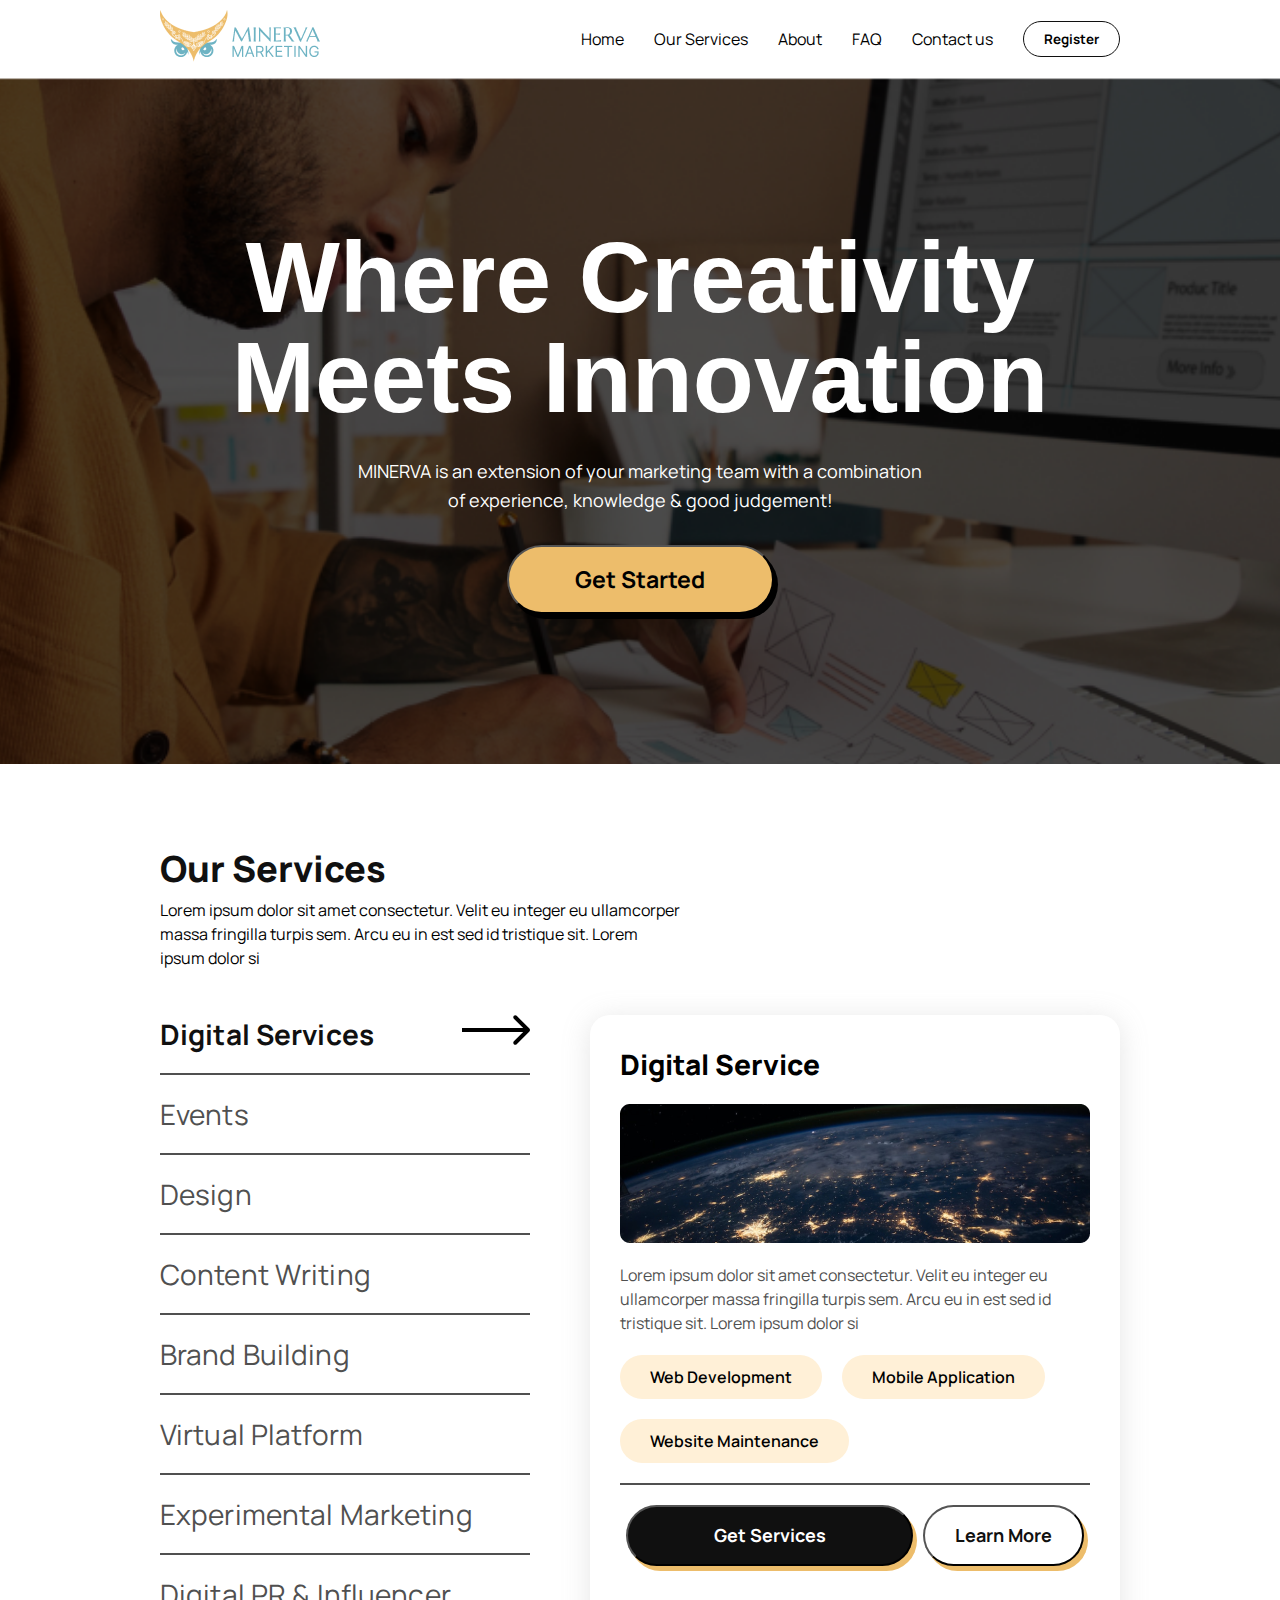
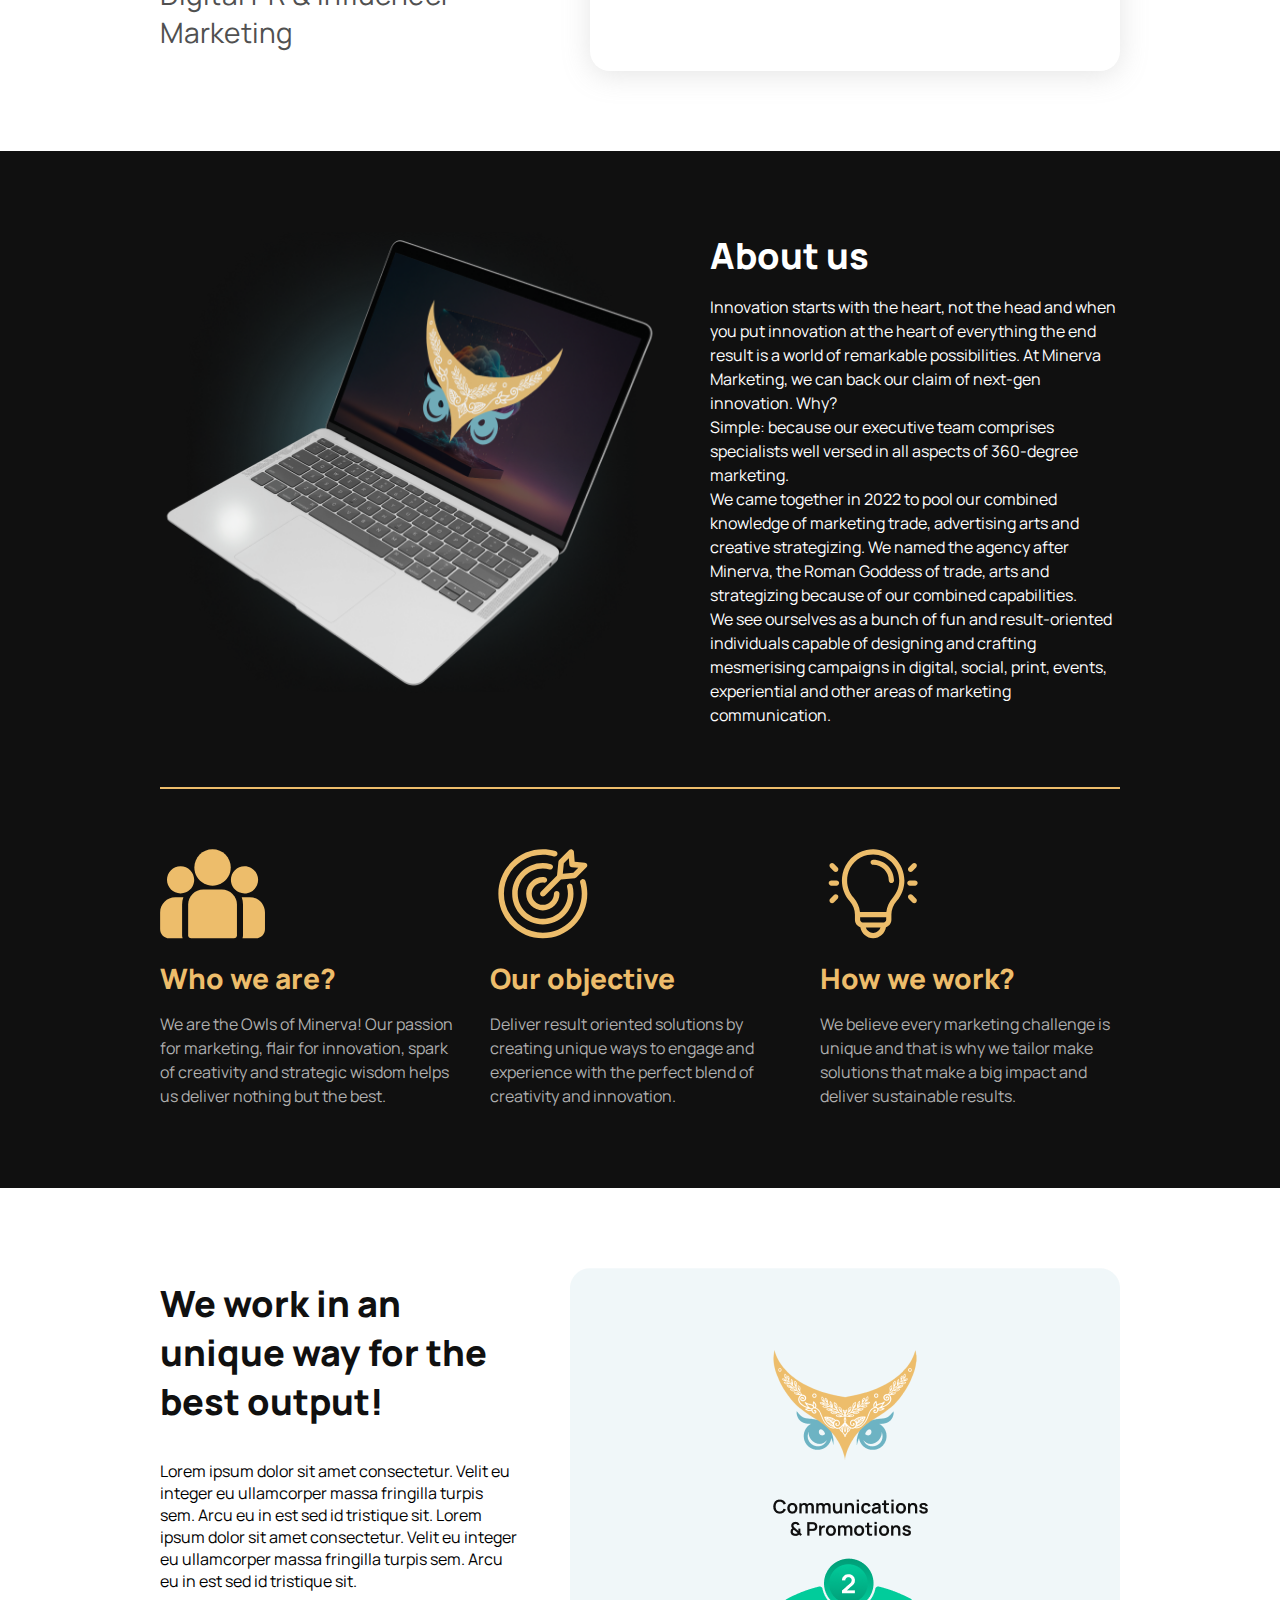
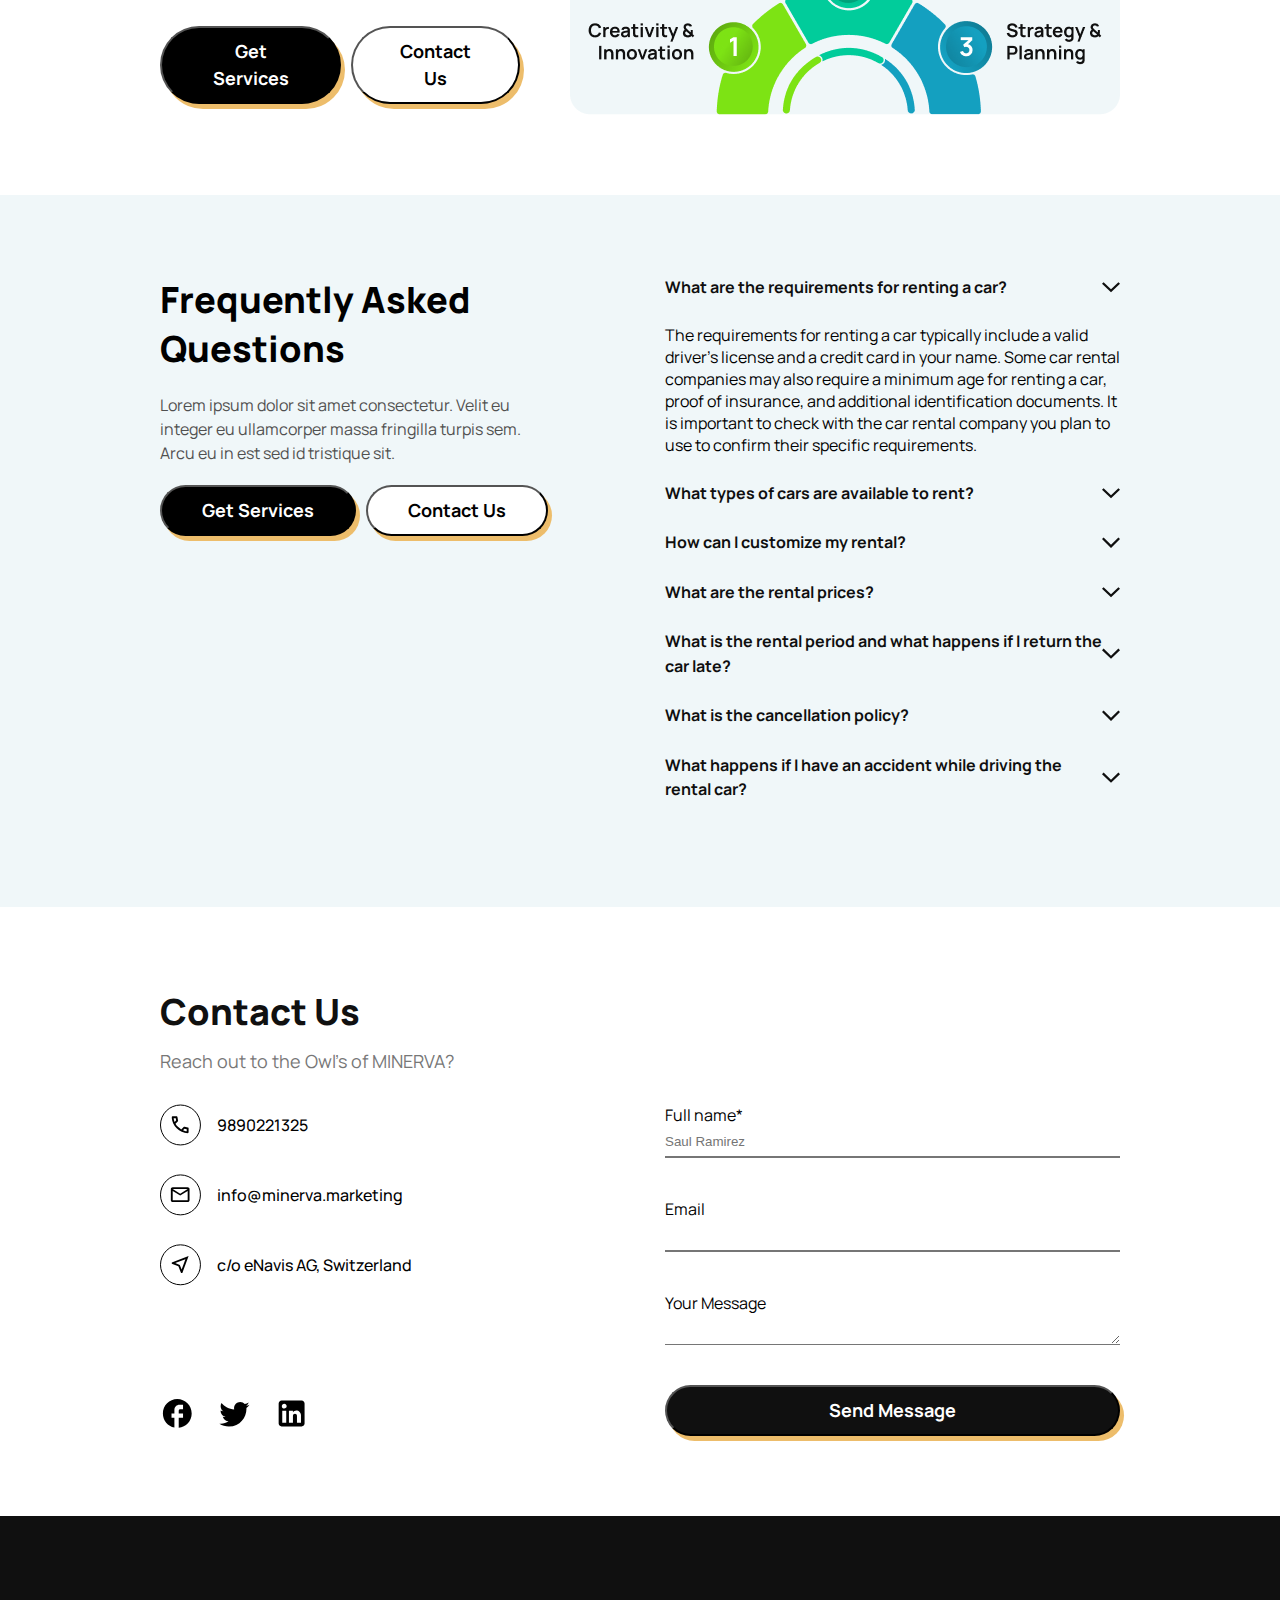
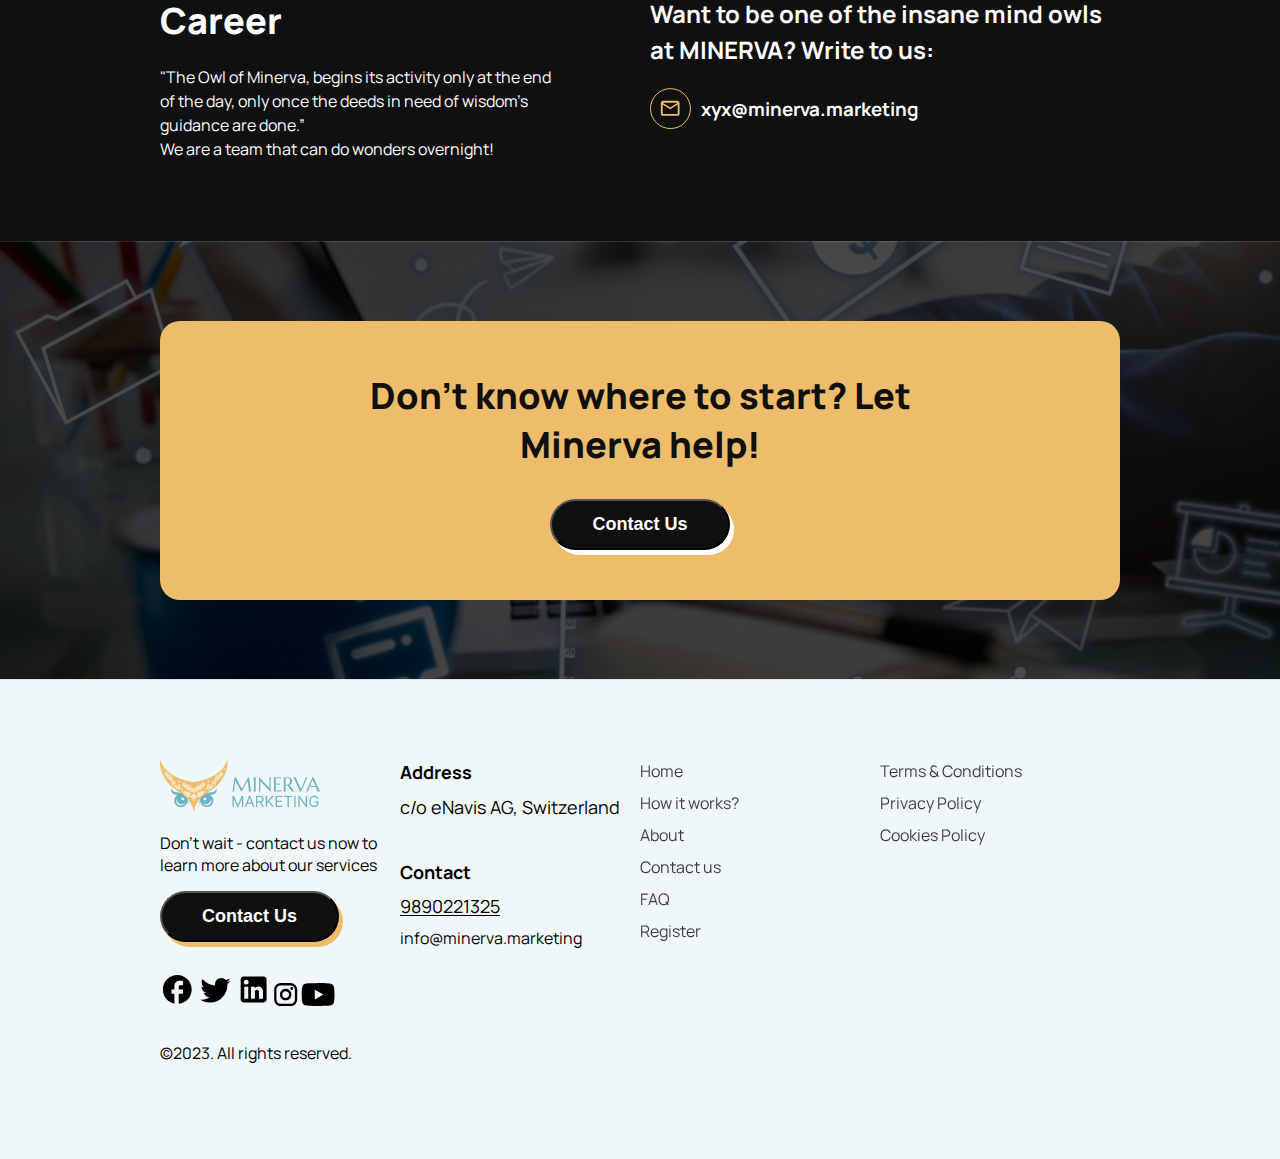
==== index.html @ 9e706fa0 "Added home page" ====
<!DOCTYPE html>
<html lang="en">

<head>
  <meta charset="UTF-8" />
  <meta name="viewport" content="width=device-width, initial-scale=1.0" />
  <link href="https://fonts.cdnfonts.com/css/titania" rel="stylesheet" />
  <title>Minerva</title>
  <link
    href="https://fonts.googleapis.com/css2?family=Manrope&family=Montserrat+Alternates&family=Noto+Sans+JP&display=swap"
    rel="stylesheet" />
</head>
<link rel="stylesheet" href="index.css" />
<link rel="stylesheet" href="responsive.css" />

<body>
  <!-- Header section -->
  <nav>
      <div class="navbar">
        <div class="content_nav">
          <div>
            <img src="./images/Logo.png" alt="">
          </div>
          <div class="nav_links">
            <ul class="nav_list">
              <li>Home</li>
              <li>Our Services</li>
              <li>About</li>
              <li>FAQ</li>
              <li>Contact us</li>
              <button class="nav_btn">Register</button>
            </ul>
          </div>
          <div class="hamburger">
            <img src="./images/menu.png" alt="">
            
          </div>
        </div>
      </div>
    </nav>

  <!-- Hero section -->
  <div class="hero-section">
    <section class="hero">
      <div class="hero_content">
        <h1>Where Creativity Meets Innovation</h1>
        <p>
          MINERVA is an extension of your marketing team with a combination of
          experience, knowledge & good judgement!​
        </p>
        <div>
          <button>Get Started</button>
        </div>
      </div>
    </section>
  </div>

  <!-- Services section done -->
  <div class="services-section">
    <div class="services-main">
      <div>
        <h1>Our Services</h1>
      </div>
      <div>
        <p>
          Lorem ipsum dolor sit amet consectetur. Velit eu integer eu
          ullamcorper massa fringilla turpis sem. Arcu eu in est sed id
          tristique sit. Lorem ipsum dolor si
        </p>
      </div>
      <div class="Services-partition">
        <div class="Services-dropdown">
          <div class="digital-services1">
            <h2>Digital Services</h2>
            <div>
              <img src="./images/Arrow-Icon.svg" alt="arrow">
            </div>
          </div>
          <hr />
          <div class="drop">
            <div class="digital-services">
              <h2>Events</h2>
              <hr />
            </div>
            <div class="digital-services">
              <h2>Design</h2>
              <hr />
            </div>
            <div class="digital-services">
              <h2>Content Writing</h2>
              <hr />
            </div>
            <div class="digital-services">
              <h2>Brand Building</h2>
              <hr />
            </div>
            <div class="digital-services">
              <h2>Virtual Platform</h2>
              <hr />
            </div>
            <div class="digital-services">
              <h2>Experimental Marketing</h2>
              <hr />
            </div>
            <div class="digital-services">
              <h2>Digital PR & Influencer Marketing</h2>
            </div>
          </div>
        </div>
        <div class="card">
          <div>
            <h1>Digital Service</h1>
          </div>
          <img src="./images/space.png" alt="digital service image" />
          <p>
            Lorem ipsum dolor sit amet consectetur. Velit eu integer eu
            ullamcorper massa fringilla turpis sem. Arcu eu in est sed id
            tristique sit. Lorem ipsum dolor si
          </p>
          <div class="services-wrapper">
            <button>Web Development</button>
            <button>Mobile Application</button>
            <button>Website Maintenance</button>
          </div>
          <hr>
          <div class="services-btn">
            <button class="btn-1">Get Services</button>
            <button class="btn-2">Learn More</button>
          </div>
        </div>
      </div>
    </div>
  </div>

  <!-- About us Section done -->
  <section class="about-section">
    <div class="about">
      <div class="about-us">
        <img src="./images/pcImg.png" alt="laptop image">
        <div class="about-description">
          <h1>About us</h1>
          <p>Innovation starts with the heart, not the head and when you put innovation at the heart of everything the
            end result is a world of remarkable possibilities. At Minerva Marketing, we can back our claim of next-gen
            innovation. Why?<br />
            Simple: because our executive team comprises specialists well versed in all aspects of 360-degree marketing.
            <br />
            We came together in 2022 to pool our combined knowledge of marketing trade, advertising arts and creative
            strategizing. We named the agency after Minerva, the Roman Goddess of trade, arts and strategizing because
            of our combined capabilities.​<br />
            We see ourselves as a bunch of fun and result-oriented individuals capable of designing and crafting
            mesmerising campaigns in digital, social, print, events, experiential and other areas of marketing
            communication.​
          </p>
        </div>
      </div>
      <hr class="brown-line" />
      <div class="about-aim">
        <div class="aim-card">
          <div>
            <img src="./images/Icon-1.svg" alt="">
          </div>
          <h1>Who we are?</h1>
          <div>
            <p>We are the Owls of Minerva!​ Our passion for marketing, flair for innovation, spark of creativity and
              strategic wisdom helps us deliver nothing but the best.​</p>
          </div>
        </div>
        <div class="aim-card">
          <div>
            <img src="./images/Icon-2.svg" alt="">
          </div>
          <h1>Our objective</h1>
          <div>
            <p>Deliver result oriented solutions by creating unique ways to engage and experience with the perfect blend
              of creativity and innovation.​​</p>
          </div>
        </div>
        <div class="aim-card">
          <div>
            <img src="./images/Icon-3.svg" alt="">
          </div>
          <h1>How we work?</h1>
          <div>
            <p>We believe every marketing challenge is unique and that is why we tailor make solutions that make a big
              impact and deliver sustainable results.​​</p>
          </div>
        </div>
      </div>
    </div>
  </section>

  <!-- Communication done -->
  <div class="Communication-section">
    <div class="work">
      <h1>We work in an unique way for the best output!</h1>
      <div>
        <p>Lorem ipsum dolor sit amet consectetur. Velit eu integer eu ullamcorper massa fringilla turpis sem. Arcu
          eu in est sed id tristique sit. Lorem ipsum dolor sit amet consectetur. Velit eu integer eu ullamcorper
          massa fringilla turpis sem. Arcu eu in est sed id tristique sit.</p>
      </div>
      <div class="Com-btn">
        <button class="Com-btn1">Get Services</button>
        <button class="Com-btn2">Contact Us</button>
      </div>
    </div>
    <img src="./images/communication-image.png" alt="workflow for the best output" />
  </div>

  <!-- frequently asked Questions -->
  <div class="faq-section">
    <div class="faq-questions">
      <div class="frequently">
        <h1>Frequently Asked Questions</h1>
        <p>Lorem ipsum dolor sit amet consectetur. Velit eu integer eu ullamcorper massa fringilla turpis sem. Arcu eu
          in est sed id tristique sit.</p>
        <div class="Com-btn">
          <button class="Com-btn1">Get Services</button>
          <button class="Com-btn2">Contact Us</button>
        </div>
      </div>
      <div class="questions">
        <div class="questions-list">
          <h4>What are the requirements for renting a car?</h4>
          <img src="./images/Chevron-down.svg" alt="Chevron Down" />
        </div>
        <p>The requirements for renting a car typically include a valid driver's license and a credit card in your
          name. Some car rental companies may also require a minimum age for renting a car, proof of insurance, and
          additional identification documents. It is important to check with the car rental company you plan to use to
          confirm their specific requirements.</p>

        <div class="questions-list">
          <h4>What types of cars are available to rent?</h4>
          <img src="./images/Chevron-down.svg" alt="Chevron Down" />
        </div>
        <div class="questions-list">
          <h4>How can I customize my rental?</h4>
          <img src="./images/Chevron-down.svg" alt="Chevron Down" />
        </div>
        <div class="questions-list">
          <h4>What are the rental prices?</h4>
          <img src="./images/Chevron-down.svg" alt="Chevron Down" />
        </div>
        <div class="questions-list">
          <h4>What is the rental period and what happens if I return the car late?</h4>
          <img src="./images/Chevron-down.svg" alt="Chevron Down" />
        </div>
        <div class="questions-list">
          <h4>What is the cancellation policy?</h4>
          <img src="./images/Chevron-down.svg" alt="Chevron Down" />
        </div>
        <div class="questions-list">
          <h4>What happens if I have an accident while driving the rental car?</h4>
          <img src="./images/Chevron-down.svg" alt="Chevron Down" />
        </div>




      </div>
    </div>
  </div>

  <!-- Contact Form done -->
  <div class="contact-section">
    <div class="contact-header">
      <h1>Contact Us</h1>
      <p>Reach out to the Owl’s of MINERVA?​</p>
    </div>
    <div class="contactform-section">
      <div class="contact-info">
        <div class="contact-list">
          <div class="contact">
            <img src="./images/Phone-Icon.svg" alt="phone">
            <p>9890221325​</p>
          </div>
          <div class="contact">
            <img src="./images/Email-Icon.svg" alt="email">
            <p>info@minerva.marketing​​</p>
          </div>
          <div class="contact">
            <img src="./images/Location-Icon.svg" alt="location">
            <p>c/o eNavis AG, Switzerland​</p>
          </div>
        </div>
        <div class="social-icons">
          <div>
            <img src="./images/Facebook.svg" alt="facebook">
          </div>
          <div>
            <img src="./images/Twitter.svg" alt="twitter">
          </div>
          <div>
            <img src="./images/Linkedin.svg" alt="linkedIn">
          </div>
        </div>
      </div>
      <div class="form">
        <form class="form-content" action="submit">
          <div class="input-field">
            <label for="">Full name*</label>
            <input type="text" placeholder="Saul Ramirez" />
          </div>
          <div class="input-field">
            <label for="">Email</label>
            <input type="text" />
          </div>
          <div class="input-field">
            <label for="">Your Message</label>
            <textarea name="message" id="message" cols="30" rows="1"></textarea>
          </div>
          <button class="submit-btn">Send Message</button>
        </form>
      </div>
    </div>
  </div>

  <!-- Career -->
  <section class="career-section">
    <div class="career">
      <div class="owl-of-minerva">
        <h1>Career</h1>
        <p>"The Owl of Minerva, begins its activity only at the end of the day, only once the deeds in need of wisdom's
          guidance are done.” <br />​
          We are a team that can do wonders overnight! </p>
      </div>
      <div class="contact-via-email">
        <h1>Want to be one of the insane mind owls at MINERVA? Write to us:</h1>
        <div class="mail-us">
          <img src="./images/Email.svg" alt="">
          <h3> xyx@minerva.marketing​</h3>
        </div>
      </div>
      </.div>
  </section>
  <!-- Help-Section -->
  <div class="help-section">
    <div class="help-wrapper">
      <div class="help-note">
        <h1>Don't know where to start? Let Minerva help!</h1>
        <button class="help-btn">Contact Us</button>
      </div>
    </div>
  </div>

  <!-- Footer Section -->
  <footer class="footer-section">
    <div class="footer-wrapper">
      <div class="footer-content">
        <div>
          <img src="./images/Logo.png" alt="">
          <p>Don't wait - contact us now to learn more about our services</p>  <button class="help-btn">Contact Us</button>
        </div>
        <div class="social-icon">
          <img src="./images/Facebook.svg" alt="facebook">
          <img src="./images/Twitter.svg" alt="twitter">
          <img src="./images/Linkedin.svg" alt="linkedin">
          <img src="./images/Instagram.svg" alt="instagram">
          <img src="./images/Youtube.svg" alt="youtube">
        </div>
        <div>
          <p>©2023. All rights reserved.</p>
        </div>
      </div>
      <div class="footer-address">
        <div class="address">
          <h4>Address</h4>
          <p>c/o eNavis AG, Switzerland</p>
        </div>
        <div class="footer-contact">
            <h1>Contact</h1>
            <h4>9890221325</h4>
            <p>info@minerva.marketing</p>
        </div>
      </div>
      <div class="foot-list">
        <ul>
          <li>Home</li>
          <li>How it works?</li>
          <li>About</li>
          <li>Contact us</li>
          <li>FAQ</li>
          <li>Register</li>
        </ul>
      </div>
      <div class="foot-list">
        <ul>
          <li>Terms & Conditions</li>
          <li>Privacy Policy</li>
          <li>Cookies Policy</li>
        </ul>
      </div>
    </div>
  </footer>
</body>

</html>
---- index.css ----
body,
* {
  margin: 0px;
  padding: 0px;
  box-sizing: border-box;
}
/* Header section */
body button {
  cursor: pointer;
}
body li {
  cursor: pointer;
}
body svg {
  cursor: pointer;
}
.navbar {
  max-width: 1760px;
  margin-left: auto;
  margin-right: auto;
  display: flex;
  justify-content: center;
  background-color: #ffffff;
  font-family: Manrope;
  align-items: center;
  padding-top: 10px;
  padding-bottom: 10px;
}

.content_nav {
  width: 100%;
  margin-left: auto;
  margin-right: auto;
  padding-left: 160px;
  padding-right: 160px;
  display: flex;
  justify-content: space-between;
  align-items: center;
}
.nav_list {
  display: flex;
  gap: 30px;
  list-style: none;
  align-items: center;
  line-height: 22px;
}
.nav_btn {
  padding-left: 20px;
  padding-right: 20px;
  padding-top: 5px;
  padding-bottom: 5px;
  border-radius: 40px;
  background-color: transparent;
  border: 1px solid #101010;
  font-family: Manrope;
  font-weight: 700;
  line-height: 24px;
}
.hamburger {
  display: none;
  position: relative;
}
.dropdown {
  max-width: 390px;
  margin: 0px auto 0px auto;
  display: block;
  background: #ffffff;
}
.cross-icon {
  display: flex;
  justify-content: end;
  width: 90%;
  margin-top: 30px;
}
.dropdown ul {
  list-style: none;
  display: flex;
  flex-direction: column;
  gap: 30px;
  padding-left: 0px;
  align-items: center;
}
.cross-icon {
  cursor: pointer;
}

.dropdown ul li {
  cursor: pointer;
}
.dropdown ul button {
  padding: 5px 20px 5px 20px;
  border-radius: 40px;
  display: flex;
  align-items: center;
  cursor: pointer;
  font-weight: 700;
}

/* Hero section */
.hero-section{
   background-image: url("./images/hero-bg.png");
  background-repeat: no-repeat;
  background-size: cover;
  background-position: center;
}
.hero {
  max-width: 1760px;
  margin-left: auto;
  margin-right: auto;
  font-family: Manrope;
  padding-top: 150px;
  padding-bottom: 150px;
  display: flex;
  justify-content: center;
}
.hero_content {
  max-width: 72.22%;
  display: flex;
  flex-direction: column;
  align-items: center;
  gap: 30px;
}
.hero h1 {
  color: white;
  font-size: 100px;
  margin-top: 0px;
  margin-bottom: 0px;
  width: 100%;
  text-align: center;
  line-height: 100px;
  font-family: "Titania", sans-serif;
}
.hero p {
  font-family: "Manrope";
  font-style: normal;
  font-weight: 400;
  font-size: 18px;
  line-height: 29px;
  width: 568px;
  text-align: center;
  color: #ffffff;
}
.hero button {
  padding-left: 66.5px;
  padding-right: 66.5px;
  padding-top: 15px;
  padding-bottom: 15px;
  font-family: "Manrope";
  font-style: normal;
  font-weight: 700;
  font-size: 23px;
  line-height: 150%;
  background: #edbd6b;
  border-radius: 40px;
  box-shadow: 4px 5px 0px #000000;
  cursor: pointer;
}
/* Services */
.services-section {
  max-width: 1440px;
  background-color: #ffff;
  padding-top: 80px;
  padding-bottom: 80px;
  padding-left: 160px;
  padding-right: 160px;
  font-family: Manrope;
  margin-left: auto;
  margin-right: auto;
}
.services-main {
  width: 100%;
  display: flex;
  flex-direction: column;
  gap: 5px;
}
.services-main h1 {
  font-family: Manrope;
  font-style: normal;
  font-weight: 800;
  font-size: 36px;
  line-height: 49px;
  margin: 0px auto 0px auto;
  color: #101010;
  flex: none;
  order: 0;
  align-self: stretch;
}
.services-main p {
  max-width: 520px;
  margin-top: 0px;
  margin-bottom: 0px;
  font-family: Manrope;
  font-style: normal;
  font-weight: 400;
  font-size: 16px;
  line-height: 150%;
}
.Services-partition hr{
  border: 1px solid #505050;
}
.digital-services {
  display: flex;
  flex-direction: column;
}
.digital-services1 {
  display: flex;
  justify-content: space-between;
  margin-bottom: 20px;
}
.digital-services1 h2 {
  font-family: Manrope;
  font-style: normal;
  font-weight: 700;
  font-size: 28px;
  line-height: 38px;
  display: flex;
  align-items: center;
  letter-spacing: 0.12px;
  color: #101010;
}
.drop h2 {
  margin: 20px 0px;
  font-family: Manrope;
  font-style: normal;
  font-weight: 400;
  font-size: 28px;
  line-height: 38px;
  letter-spacing: 0.12px;
  color: #505050;
}
.drop {
  display: flex;
  flex-direction: column;
  width: 100%;
}
.forward_icon {
  cursor: pointer;
}
.Services-partition {
  display: grid;
  grid-template-columns: repeat(2, 1fr);
  margin-top: 40px;
  column-gap: 60px;
}
.card {
  padding: 30px;
  background: #ffffff;
  box-shadow: 0px 4px 28px rgba(153, 153, 153, 0.25);
  border-radius: 20px;
  display: flex;
  flex-direction: column;
  gap: 20px;
}
.card h1 {
  font-family: Manrope;
  font-style: normal;
  font-weight: 800;
  font-size: 28px;
  line-height: 38px;
  color: #000000;
}
.card p {
  font-family: Manrope;
  font-style: normal;
  font-weight: 400;
  font-size: 16px;
  line-height: 150%;
  color: #505050;
}
.services-wrapper {
  display: flex;
  flex-wrap: wrap;
  gap: 20px;
}
.services-wrapper button {
  padding: 10px 30px;
  background: #fff0d7;
  border: none;
  border-radius: 60px;
  font-family: Manrope;
  font-style: normal;
  font-weight: 600;
  font-size: 16px;
  line-height: 150%;
}
.services-btn {
  display: flex;
  justify-content: center;
  flex-wrap: wrap;
  gap: 10px;
  width: 100%;
}
.btn-1 {
  background-color: #101010;
  color: #ffff;
  padding: 15px 85.5px 15px 85.5px;
  box-shadow: 4px 5px 0px #edbd6b;
  border-radius: 40px;
  font-family: Manrope;
  font-style: normal;
  font-weight: 700;
  font-size: 18px;
  line-height: 150%;
}
.btn-2 {
  background-color: #fff;
  color: #101010;
  padding: 15px 30px 15px 30px;
  box-shadow: 4px 5px 0px #edbd6b;
  border-radius: 40px;
  font-family: Manrope;
  font-style: normal;
  font-weight: 700;
  font-size: 18px;
  line-height: 150%;
}

/* About us Section */
.about-section {
  background: #101010;
}
.about {
  max-width: 1440px;
  margin-left: auto;
  font-family: Manrope;
  margin-right: auto;
  padding: 80px 160px 80px 160px;
}
.about-us {
  display: grid;
  grid-template-columns: repeat(2,1fr);
  column-gap: 50px;
}

.about-us img {
  width: 100%;
  height: 100%;  min-width: 500px;
  height: 462px;
}
.about-description {
color: #FFFFFF;
}
.about-description h1{
  font-style: normal;
font-weight: 800;
font-size: 36px;
line-height: 49px;
margin-bottom: 15px;
}
.about-description p {
  font-style: normal;
font-weight: 400;
font-size: 16px;
line-height: 150%;
}
.brown-line {
  border: 1px solid #edbd6b;
  margin: 60px 0px;
}
.about-aim {
  display: grid;
  grid-template-columns: repeat(3,1fr);
  column-gap: 30px;
}
.aim-card {
  display: flex;
  flex-direction: column;
  gap: 15px;
}
.aim-card img{
  width: 106.1px;
height: 90px;
}
.aim-card h1 {
  font-family: 'Manrope';
  font-style: normal;
  font-weight: 800;
  font-size: 28px;
  line-height: 38px;
  color: #EDBD6B;
}
.aim-card p {
  font-family: 'Manrope';
font-style: normal;
font-weight: 400;
font-size: 16px;
line-height: 150%;
color: #AFAFAF;
}

/* Communication */
.Communication-section {
  max-width: 1440px;
  margin-left: auto;
  margin-right: auto;
  font-family: Manrope;
  padding: 80px 160px 80px 160px;
 display: grid;
 grid-template-columns: repeat(2,1fr);
  column-gap: 50px;
}
.work {
  display: flex;
  flex-direction: column;
  gap: 34px;
  justify-content: center;
}
.work h1 {
font-family: 'Manrope';
font-style: normal;
font-weight: 800;
font-size: 36px;
line-height: 49px;
color: #101010;
}
.Com-btn {
  display: flex;
  gap: 10px;
}
.Com-btn button {
  padding: 10px 40px;
  box-shadow: 4px 5px 0px #edbd6b;
  border-radius: 40px;
  font-family: 'Manrope';
font-style: normal;
font-weight: 700;
font-size: 18px;
line-height: 150%;
text-align: center;
}
.Com-btn1 {
  background-color: #000000;
  color: #fff;
}
.Com-btn2 {
  background-color: #fff;
  color: #000000;
}

/* Questions */
.faq-section {
  background-color: #f0f7f9;
}
.faq-questions {
  max-width: 1440px;
  margin-left: auto;
  margin-right: auto;
  font-family: Manrope;
  padding: 80px 160px;
  display: grid;
  grid-template-columns: repeat(2,1fr);
  column-gap: 50px;
}
.frequently {
  display: flex;
  flex-direction: column;
  gap: 20px;
  padding-right: 61px;
}
.frequently h1{
  font-family: 'Manrope';
font-style: normal;
font-weight: 800;
font-size: 36px;
line-height: 49px;
color: #000000;
}
.frequently p{
  font-family: 'Manrope';
  font-style: normal;
  font-weight: 400;
  font-size: 16px;
  line-height: 150%;  
  color: #505050;
}
.questions {
  display: flex;
  flex-direction: column;
}

.questions-list {
  display: flex;
  justify-content: space-between;
margin-bottom: 25px;
}
.questions-list h4 {
  font-family: 'Manrope';
font-style: normal;
font-weight: 700;
font-size: 16px;
line-height: 153.52%;
color: #0F0F0F;
}
.questions p {
  margin-bottom: 25px;
}

/* Contact */
.contact-section {
  max-width: 1440px;
  margin-left: auto;
  margin-right: auto;
  font-family: Manrope;
  padding: 80px 160px;
}
.contact-header h1 {
  font-family: 'Manrope';
font-style: normal;
font-weight: 800;
font-size: 36px;
line-height: 49px;
color: #101010;
margin-bottom: 13px;
}
.contact-header p {
  font-family: 'Manrope';
  font-style: normal;
  font-weight: 400;
  font-size: 18px;
  line-height: 25px;
  color: #777777;
  margin-bottom: 30px;
}
.contactform-section{
display: grid;
grid-template-columns: repeat(2,1fr);
column-gap: 50px;
}
.contact-info{
  display: flex;
  flex-direction: column;
  justify-content: space-between;
}
.contact-list {
  display: flex;
  flex-direction: column;
  gap: 28.3px;
  font-weight: 500;
}
.contact {
  display: flex;
  align-items: center;
  gap: 16.25px;
}
.social-icons {
  margin-top: 69px;
  display: flex;
  gap: 22px;
}
.input-field {
  display: flex;
  flex-direction: column;
}
.input-field label{
  padding-bottom: 8px;
}
.input-field input {
  padding-bottom: 7px;
  border-left: none;
  border-right: none;
  border-top: none;
}
.input-field textarea {
  padding-bottom: 7px;
  border-left: none;
  border-right: none;
  border-top: none;
}
.input-field input:focus {
  outline: none;
}
.input-field textarea:focus {
  outline: none;
}
.form-content {
  display: flex;
  flex-direction: column;
  gap: 40px;
}
.submit-btn {
  background: #101010;
  box-shadow: 4px 5px 0px #edbd6b;
  border-radius: 40px;
  font-family: "Manrope";
  font-style: normal;
  font-weight: 700;
  font-size: 18px;
  line-height: 150%;
  color: #fff;
  padding: 10px 0px;
}

/* career */
.career-section {
  background-color: #101010;
}
.career {
  color: #fff;
  max-width: 1440px;
  margin-left: auto;
  margin-right: auto;
  font-family: Manrope;
  padding: 80px 160px 80px 160px;
  display: grid;
  grid-template-columns: repeat(2,1fr);
  gap: 20px;
}
.owl-of-minerva {
  padding-right: 64px;
}
.owl-of-minerva h1 {
  font-family: 'Manrope';
font-style: normal;
font-weight: 800;
font-size: 36px;
line-height: 49px;
margin-bottom: 20px;
}
.owl-of-minerva p{
  font-family: 'Manrope';
font-style: normal;
font-weight: 400;
font-size: 16px;
line-height: 150%;
}
.contact-via-email h1 {
  font-family: 'Manrope';
  font-style: normal;
  font-weight: 700;
  font-size: 24px;
  line-height: 150%;
  margin-bottom: 20px;
}
.mail-us {
  display: flex;
  align-items: center;
  gap: 10px;
}

/* Help Section  */
.help-section{
  background-image: url("./images/career-bg.png");
  background-repeat: no-repeat;
  background-size: cover;
  background-position: center;
  
}
.help-wrapper {
  max-width: 1440px;
  margin-left: auto;
  margin-right: auto;
  font-family: Manrope;padding: 80px 160px 80px 160px;
}
.help-note {
  background-color: #edbd6b;
  border-radius: 20px;
  display: flex;
  flex-direction: column;
  align-items: center;
  gap: 30px;
  padding: 50px;
}
.help-note h1 {
  font-family: 'Manrope';
  font-style: normal;
  font-weight: 800;
  font-size: 36px;
  line-height: 49px;
  text-align: center;  
  color: #101010;
  width: 605px;
}
.help-btn {
  background: #101010;
  box-shadow: 4px 5px 0px #ffffff;
  border-radius: 40px;
  color: #fff;
  padding: 10px 40px;
  font-style: normal;
  font-weight: 700;
  font-size: 18px;
  line-height: 150%;
}

/* footer */
.footer-section {
  background-color: #f0f7f9;
}
.footer-wrapper {
  max-width: 1440px;
  margin-left: auto;
  margin-right: auto;
  font-family: Manrope;
  padding: 80px 160px;
  display: grid;
  grid-template-columns: repeat(4,1fr);
}
.footer-content button{
  box-shadow: 4px 5px 0px #EDBD6B;
}
.footer-content p{
  margin: 15px 0px;
  font-family: 'Manrope';
font-style: normal;
font-weight: 400;
font-size: 16px;
line-height: 22px;
color: #000000;
}
.footer-content .social-icon{
  margin: 30px 0px;
}

.footer-address {
  display: flex;
  flex-direction: column;
  gap: 40px;
}
.footer-address .address h4 {
  font-family: 'Manrope';
font-style: normal;
font-weight: 700;
font-size: 18px;
line-height: 25px;
color: #000000;
}
.footer-address .address p{
  font-family: 'Manrope';
font-style: normal;
font-weight: 400;
font-size: 18px;
line-height: 25px;
color: #000000;
}
.footer-contact {
  display: flex;
  flex-direction: column;
  gap: 10px;
}
.footer-contact h1{
  
font-family: 'Manrope';
font-style: normal;
font-weight: 700;
font-size: 18px;
line-height: 25px;
color: #000000;
}
.footer-contact h4{
  text-decoration: underline;
  font-family: 'Manrope';
font-style: normal;
font-weight: 400;
font-size: 18px;
line-height: 22px;
color: #000000;
text-underline-offset: 2px;
}
.foot-list ul {
  list-style: none;
  display: flex;
  flex-direction: column;
  gap: 10px;
  font-family: 'Manrope';
font-style: normal;
font-weight: 400;
font-size: 16px;
line-height: 22px;
color: #000000;
opacity: 0.75;

}
.address {
  display: flex;
  flex-direction: column;
  gap: 10px;
}
---- responsive.css ----
@media only screen and (max-width: 1328px){
    .Communication {
       
        padding: 80px 90px 80px 90px;
        
    }
    .Questions{
        padding: 80px 90px 80px 90px;
    }
    .footer{
        padding: 80px 90px 80px 90px;
    }
}
@media only screen and (max-width: 1280px){

    .services{
        padding-left: 100px;
        padding-right: 100px;
    }
    

}


@media only screen and (max-width: 1180px) {

 

.services{
    padding-left: 60px;
    padding-right: 60px;
}

.About{
    padding: 80px 50px 80px 50px;
}
.darken {
    padding: 80px 100px 80px 100px;
   
}


.Communication{
    padding: 80px 20px 80px 20px;
    
}
.Questions{
    padding: 80px 20px 80px 20px;
}

.hero h1{
    font-size: 85px;
    line-height: 80px;
}
.content_nav {
    padding-left: 160px;
    padding-right: 160px;
}

.content_nav {
    padding-left: 70px;
    padding-right: 70px;
}

  }
  @media only screen and (max-width: 1080px){
    .footer{
        padding: 80px 20px 80px 20px;
    }
    .darken {
        padding: 80px 20px 80px 20px;
       
    }
    .About-Description p{
        font-size: 14px;
    }
    .Com-btn{
        flex-direction: column;
     }
  }

@media only screen and (max-width: 1000px) {
    .pcimage{
        min-width: 450px;
         height: 412px;
     }
    

    .hero h1{
        font-size: 72px;
        line-height: 70px;
    }
    
    
    .services{
        padding-left: 20px;
        padding-right: 20px;
    }
    .About-Description{
        max-width: 400px;
    }

  }
  @media only screen and (max-width: 950px){
    .Communication{
        flex-direction: column;
        align-items: center;
        padding: 80px 20px 80px 20px;
    }
    .Com-btn{
        justify-content: center;
    }
    .Questions{
        flex-direction: column;
        align-items: center;
        padding: 80px 20px 80px 20px;

    }
    .darken{
        padding: 80px 20px 80px 20px;
    }
    .hero button {
        font-size: 19px;
    }
    .work{
        max-width: 590px;
    }

  }
  @media only screen and (max-width: 900px){
.Services-partition{
    display: grid;
    grid-template-columns: repeat(1,1fr);
}
.nav_links{
    display: none;
}
.hamburger{
    display:block;
    position: relative;
}

.career{
    flex-direction: column;
    align-items: center;

}
.About-main{
    flex-direction: column;
    justify-content: center;
}
.About-Description{
    max-width: 600px;
}
.About-Aim{
    flex-direction: column;
    
}
.Aim-Card{
    max-width: 568px;
}
.owl{
    width: 90%;
}
.mind-owl{
    width: 90%;
}
.contact{
    flex-direction: column;
    align-items: center;
}
.Digital-services1{
    width: 100%;
}
.About{
    padding: 80px 20px 80px 20px;
}
.career{
    padding: 80px 20px 80px 20px;
}
.Communication{
    padding: 80px 10px 80px 10px;
}

.pcimage{
    margin-left: auto;
    margin-right: auto;
}
.About-Description{
    margin-left: auto;
    margin-right: auto;
}

.Services-dropdown {
    width: 100%;
}

  }

@media only screen and (max-width: 832px) {

    .hero h1{
        font-size: 56px;
        line-height: 56px;
    }
    .footer{
        flex-direction: column;
        align-items: center;
    }
    .foot-list{
        width: 240px;
       
    }
    .foot-list ul{
        padding-left: 0px;
    }
    .Digital-services{
        font-size: 15px;
    }
    .hero button {
        font-size: 18px;
    }

    
    .services-section h1{
    font-size: 28px;
    }
    
    .services-section h2{
        font-size: 28px;
        }
    



    
    .content_nav {
        padding-left: 60px;
        padding-right: 60px;
    }
   
    .hero button {
        padding-left: 45px;
        padding-right: 45px;
        padding-top: 8px;
        padding-bottom: 8px;}

  }
  @media only screen and (max-width: 734px){

        
      
        .hero button {
            font-size: 17px;
        }
        .services-section h1{
            font-size: 24px;
            }
        
           
  }
@media only screen and (max-width: 636px) {

    .hero h1{
        font-size: 50px;
        line-height: 50px;
    }
    .help-note h1{
        font-size: 30px;
        width: 350px;
       
    }
    .Com-btn{
        flex-direction: column;

    }
    .btn-1{
        padding: 15px 65.5px 15px 65.5px;
    }

    .contact-info{
        width: 350px;
    }
    .form{
        width: 350px;
    }
    .content_nav {
        padding-left: 40px;
        padding-right: 40px;
    }
    .Analytics-icon{
        width: 185px;
        height: 80px;
        
    }
    .Analytics{
        width: 185px;
        padding: 0px 0px 0px 0px;
       
    }
    .Frequently{
        width: 350px;
    }
    .Req-lists h4{
        width: 319px;
    }
    .Requirement{
        width: 350px;
    }
    .Com-Card{
        width: 330px;
    }
   
    .hero p{
        font-size: 14px;
    }
    .hero button{
        font-size: 20px;
    }
    .hero button {
        padding-left: 40px;
        padding-right: 40px;
        padding-top: 7px;
        padding-bottom: 7px;}
        .services{
            padding-left: 20px;
        padding-right: 20px;
        }
        .Card{
            max-width: 400px;
        }
        .creativity h3{
            font-size: 15px;
        }
        .Strategy h3{
            font-size: 15px;
        }
        .work h1 {
            font-size: 28px;
        }
    
  }
@media only screen and (max-width: 580px) {

    .hero h1{
        font-size: 48px;
        line-height: 38px;
    }
    .owl{
        width: auto;
    }
    .mind-owl{
        width: auto;
    }
    .help-note h1{
        font-size: 20px;
       
    }
    .content_nav {
        padding-left: 30px;
        padding-right: 30px;
    }
    .owl h1{
        font-size: 18px;
    }
    .owl p{
        font-size: 14px;
    }
    .mind-owl h1{
        font-size: 18px;
    }

    .mind-owl h3{
        font-size: 17px;
    }
    .services-section h2{
        font-size: 24px;
        }
   
    .hero button {
        padding-left: 35px;
        padding-right: 35px;
        padding-top: 6px;
        padding-bottom: 6px;}

  }
  @media only screen and (max-width: 560px){

    .pcimage{
        min-width: 380px;
        height: 330px;
    }
    .services-section h1{
        font-size: 20px;
        }
    
    .services-section p{
        font-size: 13px;
        }
    .hero p{
        font-size: 13px;
    }
    .hero h1{
        font-size: 43px;
    }
    
  }

@media only screen and (max-width: 542px) {

    .hero h1{
        width: 350px;
        font-size: 40px;
        line-height: 43px;
    }
    .hero button {
        font-size: 16px;
    }
    .content_nav {
        padding-left: 20px;
        padding-right: 20px;
    }
   
    .hero button {
        padding-left: 30px;
        padding-right: 30px;
        padding-top: 5px;
        padding-bottom: 5px;}
   

  }
  @media only screen and (max-width: 450px){
    .pcimage{
        min-width:300px ;
        height: 300px;
    }
    .services-section {
        padding-left: 20px;
        padding-right: 20px;
    }
    .services-section h2{
        font-size: 18px;
        }


  }
  @media only screen and (max-width: 400px){
    .pcimage{
        width:300px ;
        height: 280px;
    }
    .help-btn{

        font-size: 14px;
    }
    .hero button {
        font-size: 15px;
    }

    .help-note h1{
    width: 300px;
       
    }
  }
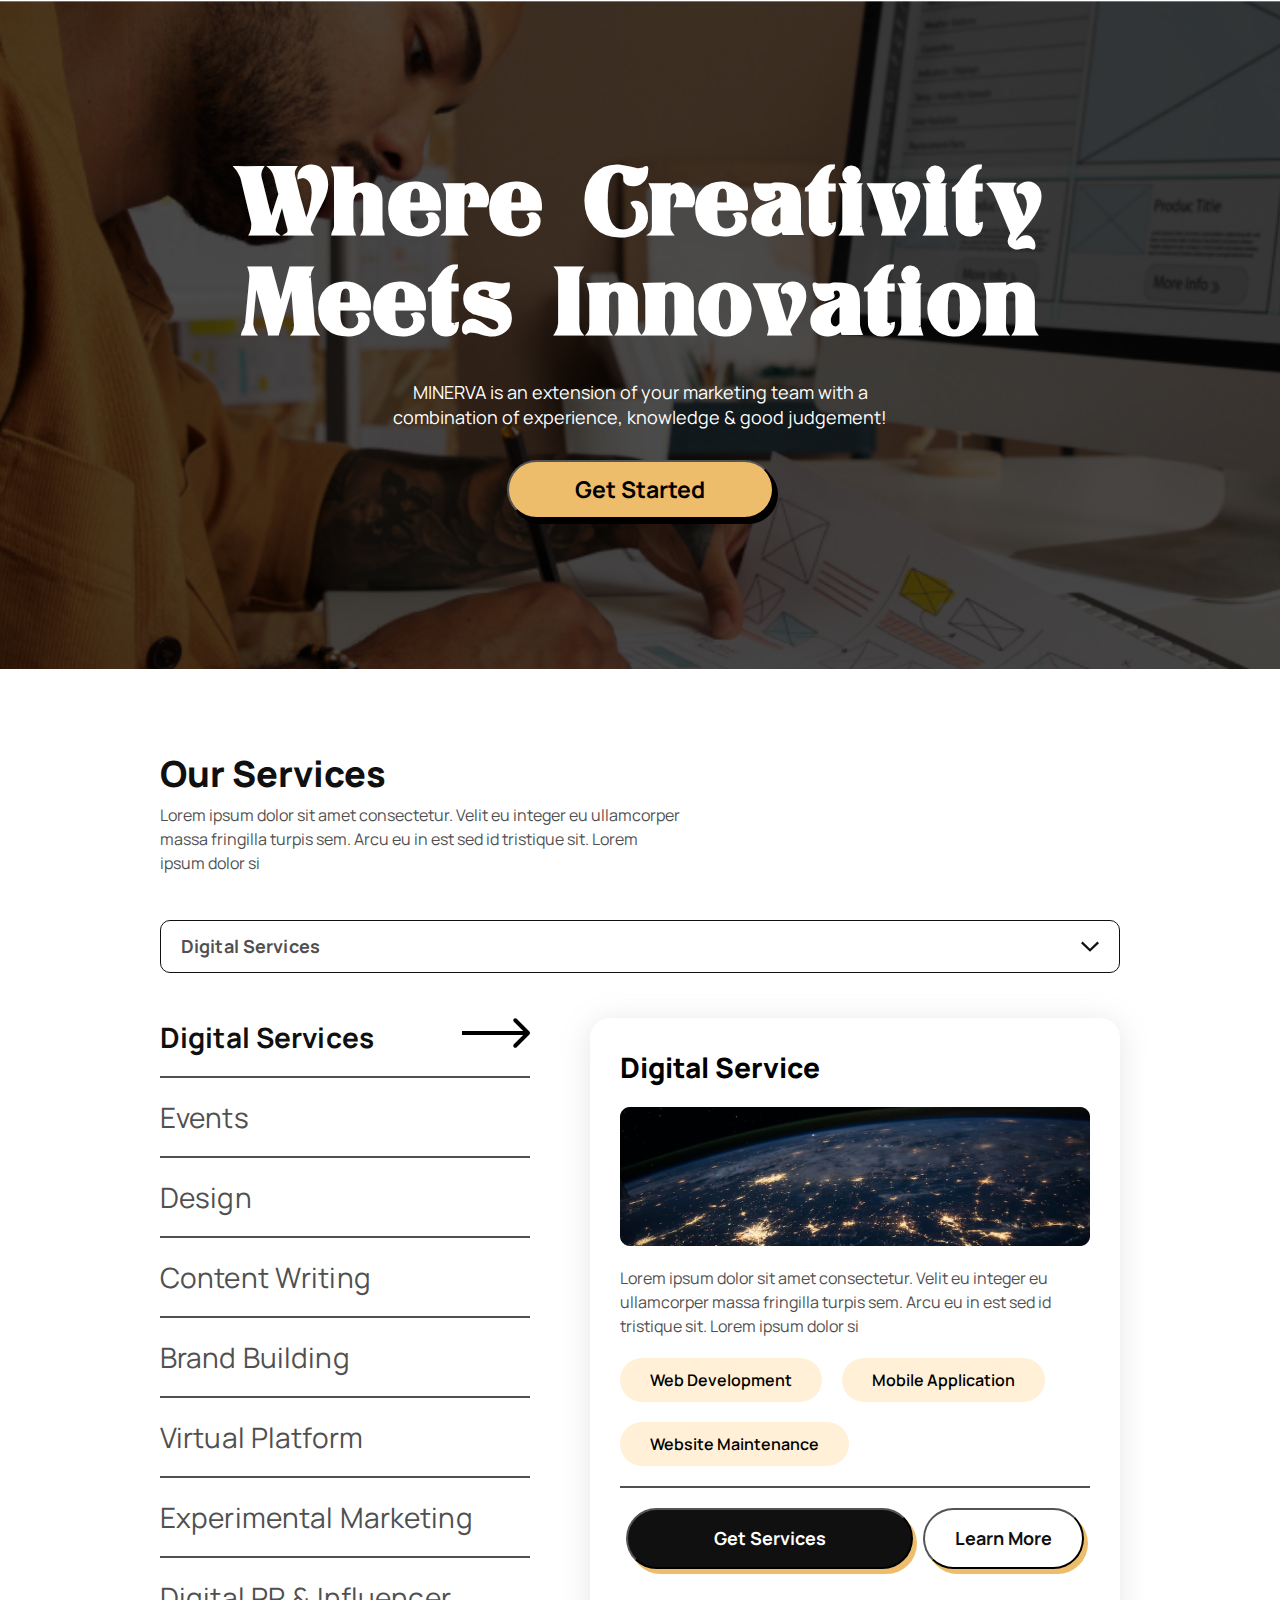
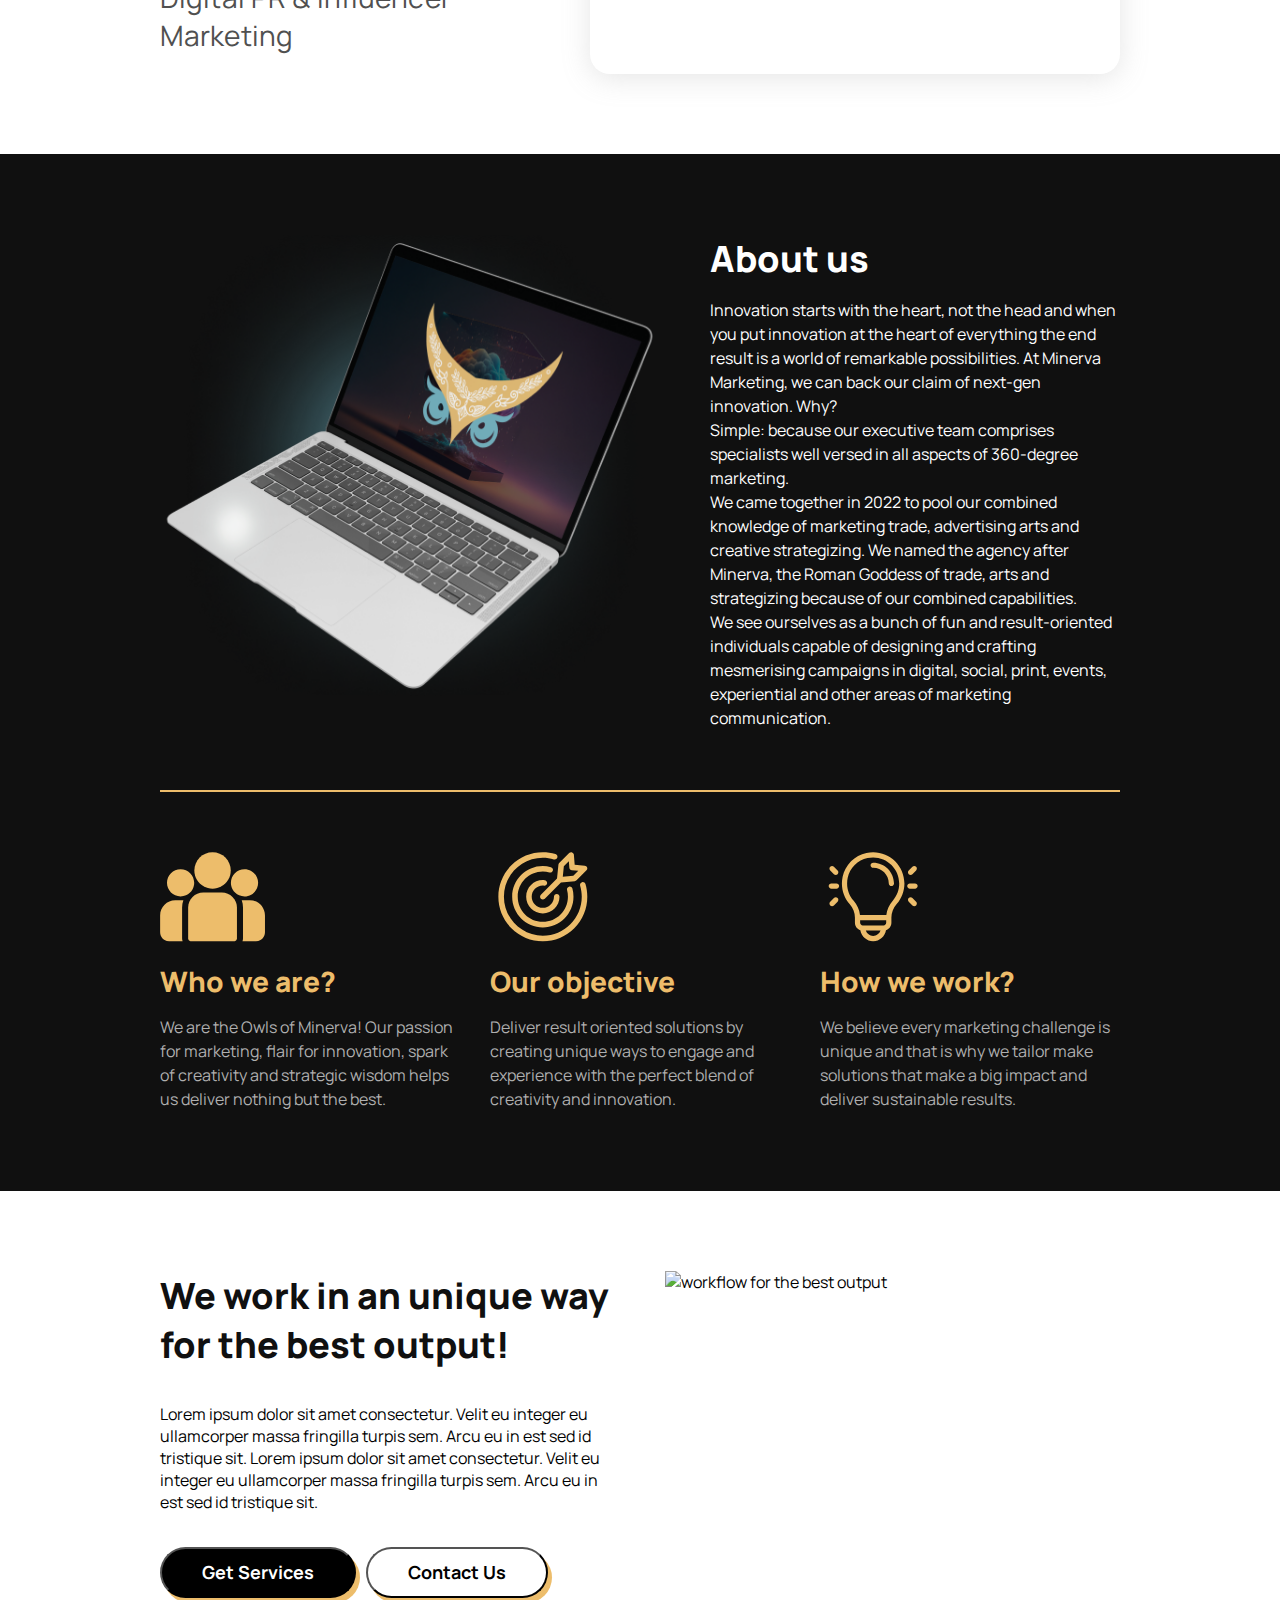
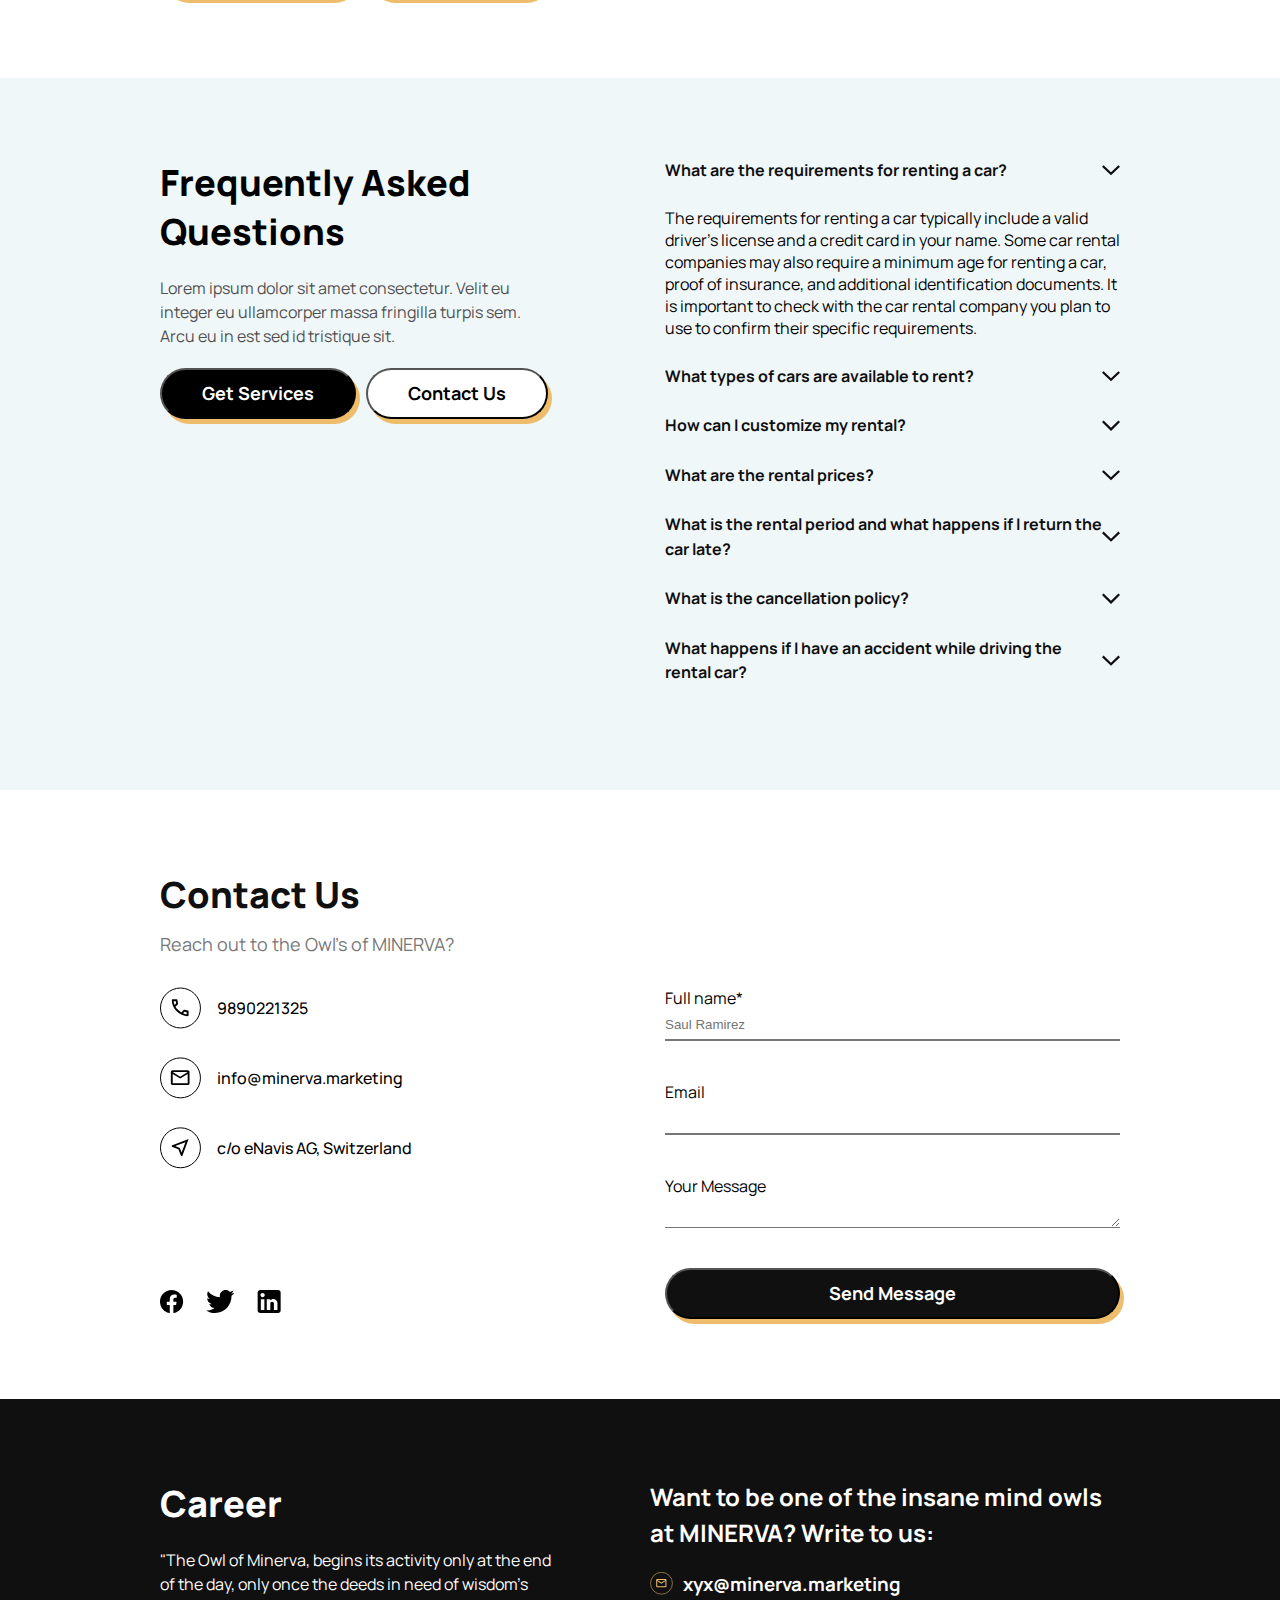
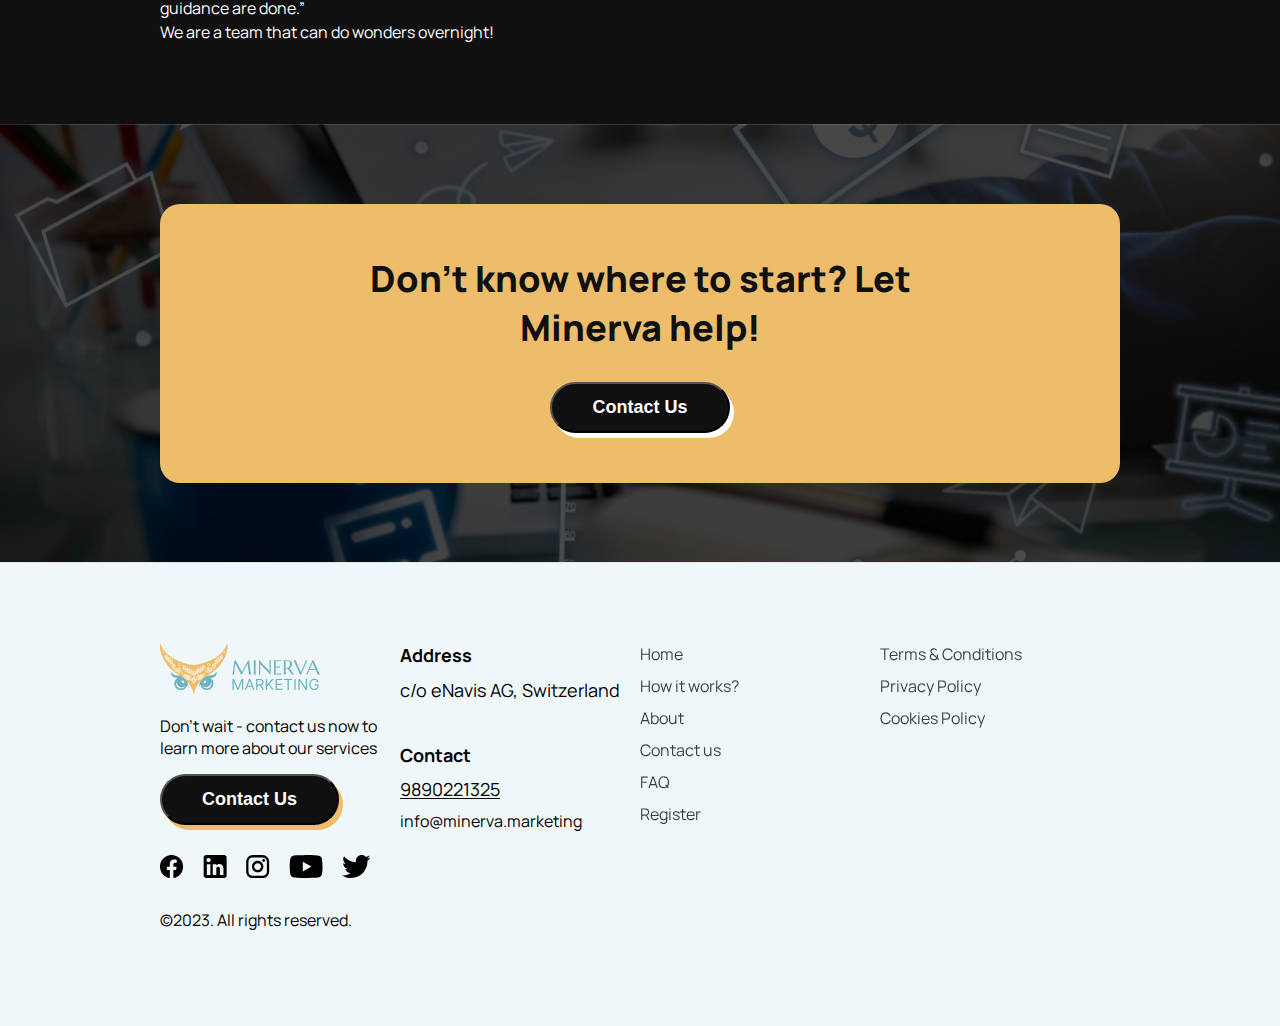
==== commit 6ceb3730: "added pages" ====
--- a/index.html
+++ b/index.html
@@ -10,16 +10,17 @@
     href="https://fonts.googleapis.com/css2?family=Manrope&family=Montserrat+Alternates&family=Noto+Sans+JP&display=swap"
     rel="stylesheet" />
 </head>
-<link rel="stylesheet" href="index.css" />
+<link rel="stylesheet" href="global.css" />
+<link rel="stylesheet" href="common.css" />
 <link rel="stylesheet" href="responsive.css" />
 
 <body>
   <!-- Header section -->
-  <nav>
+  <!-- <nav>
       <div class="navbar">
         <div class="content_nav">
           <div>
-            <img src="./images/Logo.png" alt="">
+            <img src="/Public/images/Logo.png" alt="Minerve-marketing logo">
           </div>
           <div class="nav_links">
             <ul class="nav_list">
@@ -32,12 +33,11 @@
             </ul>
           </div>
           <div class="hamburger">
-            <img src="./images/menu.png" alt="">
-            
-          </div>
-        </div>
-      </div>
-    </nav>
+            <img src="Public/images/menu.png" alt="">
+          </div>
+        </div>
+      </div>
+    </nav> -->
 
   <!-- Hero section -->
   <div class="hero-section">
@@ -68,12 +68,14 @@
           tristique sit. Lorem ipsum dolor si
         </p>
       </div>
+      <div class="digital-services-dropdown"><p>Digital Services</p>
+      <img src="/Public/svgs/Chevron-down.svg" alt="Chevron"/></div>
       <div class="Services-partition">
         <div class="Services-dropdown">
           <div class="digital-services1">
             <h2>Digital Services</h2>
             <div>
-              <img src="./images/Arrow-Icon.svg" alt="arrow">
+              <img src="/Public//svgs/Arrow-Icon.svg" alt="arrow">
             </div>
           </div>
           <hr />
@@ -111,7 +113,7 @@
           <div>
             <h1>Digital Service</h1>
           </div>
-          <img src="./images/space.png" alt="digital service image" />
+          <img src="/Public/images/space.png" alt="digital service image" />
           <p>
             Lorem ipsum dolor sit amet consectetur. Velit eu integer eu
             ullamcorper massa fringilla turpis sem. Arcu eu in est sed id
@@ -136,7 +138,7 @@
   <section class="about-section">
     <div class="about">
       <div class="about-us">
-        <img src="./images/pcImg.png" alt="laptop image">
+        <img src="/Public/images/pcImg.png" alt="laptop image">
         <div class="about-description">
           <h1>About us</h1>
           <p>Innovation starts with the heart, not the head and when you put innovation at the heart of everything the
@@ -157,7 +159,7 @@
       <div class="about-aim">
         <div class="aim-card">
           <div>
-            <img src="./images/Icon-1.svg" alt="">
+            <img src="Public/svgs/Icon-1.svg" alt="users-image">
           </div>
           <h1>Who we are?</h1>
           <div>
@@ -167,7 +169,7 @@
         </div>
         <div class="aim-card">
           <div>
-            <img src="./images/Icon-2.svg" alt="">
+            <img src="Public/svgs/Icon-2.svg" alt="objectives-image">
           </div>
           <h1>Our objective</h1>
           <div>
@@ -177,7 +179,7 @@
         </div>
         <div class="aim-card">
           <div>
-            <img src="./images/Icon-3.svg" alt="">
+            <img src="Public/svgs/Icon-3.svg" alt="how-we-work-image">
           </div>
           <h1>How we work?</h1>
           <div>
@@ -203,7 +205,7 @@
         <button class="Com-btn2">Contact Us</button>
       </div>
     </div>
-    <img src="./images/communication-image.png" alt="workflow for the best output" />
+    <img src="/public/images/communication-image.png" alt="workflow for the best output" />
   </div>
 
   <!-- frequently asked Questions -->
@@ -221,7 +223,7 @@
       <div class="questions">
         <div class="questions-list">
           <h4>What are the requirements for renting a car?</h4>
-          <img src="./images/Chevron-down.svg" alt="Chevron Down" />
+          <img src="/Public/svgs/Chevron-down.svg" alt="Chevron Down" />
         </div>
         <p>The requirements for renting a car typically include a valid driver's license and a credit card in your
           name. Some car rental companies may also require a minimum age for renting a car, proof of insurance, and
@@ -230,33 +232,29 @@
 
         <div class="questions-list">
           <h4>What types of cars are available to rent?</h4>
-          <img src="./images/Chevron-down.svg" alt="Chevron Down" />
+          <img src="/Public/svgs/Chevron-down.svg" alt="Chevron Down" />
         </div>
         <div class="questions-list">
           <h4>How can I customize my rental?</h4>
-          <img src="./images/Chevron-down.svg" alt="Chevron Down" />
+          <img src="/Public/svgs/Chevron-down.svg" alt="Chevron Down" />
         </div>
         <div class="questions-list">
           <h4>What are the rental prices?</h4>
-          <img src="./images/Chevron-down.svg" alt="Chevron Down" />
+          <img src="/Public/svgs/Chevron-down.svg" alt="Chevron Down" />
         </div>
         <div class="questions-list">
           <h4>What is the rental period and what happens if I return the car late?</h4>
-          <img src="./images/Chevron-down.svg" alt="Chevron Down" />
+          <img src="/Public/svgs/Chevron-down.svg" alt="Chevron Down" />
         </div>
         <div class="questions-list">
           <h4>What is the cancellation policy?</h4>
-          <img src="./images/Chevron-down.svg" alt="Chevron Down" />
+          <img src="/Public/svgs/Chevron-down.svg" alt="Chevron Down" />
         </div>
         <div class="questions-list">
           <h4>What happens if I have an accident while driving the rental car?</h4>
-          <img src="./images/Chevron-down.svg" alt="Chevron Down" />
-        </div>
-
-
-
-
-      </div>
+          <img src="/Public/svgs/Chevron-down.svg" alt="Chevron Down" />
+        </div>
+       </div>
     </div>
   </div>
 
@@ -270,27 +268,27 @@
       <div class="contact-info">
         <div class="contact-list">
           <div class="contact">
-            <img src="./images/Phone-Icon.svg" alt="phone">
+            <img src="/Public/svgs/Phone-Icon.svg" alt="phone">
             <p>9890221325​</p>
           </div>
           <div class="contact">
-            <img src="./images/Email-Icon.svg" alt="email">
+            <img src="/Public/svgs/Email-Icon.svg" alt="email">
             <p>info@minerva.marketing​​</p>
           </div>
           <div class="contact">
-            <img src="./images/Location-Icon.svg" alt="location">
+            <img src="/Public/svgs/Location-Icon.svg" alt="location">
             <p>c/o eNavis AG, Switzerland​</p>
           </div>
         </div>
         <div class="social-icons">
           <div>
-            <img src="./images/Facebook.svg" alt="facebook">
-          </div>
-          <div>
-            <img src="./images/Twitter.svg" alt="twitter">
-          </div>
-          <div>
-            <img src="./images/Linkedin.svg" alt="linkedIn">
+            <img src="Public/svgs/Facebook.svg" alt="facebook">
+          </div>
+          <div>
+            <img src="/Public/svgs/Twitter.svg" alt="twitter">
+          </div>
+          <div>
+            <img src="/Public/svgs/Linkedin.svg" alt="linkedIn">
           </div>
         </div>
       </div>
@@ -326,7 +324,7 @@
       <div class="contact-via-email">
         <h1>Want to be one of the insane mind owls at MINERVA? Write to us:</h1>
         <div class="mail-us">
-          <img src="./images/Email.svg" alt="">
+          <img src="/Public/svgs/Email.svg" alt="email">
           <h3> xyx@minerva.marketing​</h3>
         </div>
       </div>
@@ -347,15 +345,15 @@
     <div class="footer-wrapper">
       <div class="footer-content">
         <div>
-          <img src="./images/Logo.png" alt="">
+          <img src="/Public/images/Logo.png" alt="minerva-marketing-logo">
           <p>Don't wait - contact us now to learn more about our services</p>  <button class="help-btn">Contact Us</button>
         </div>
         <div class="social-icon">
-          <img src="./images/Facebook.svg" alt="facebook">
-          <img src="./images/Twitter.svg" alt="twitter">
-          <img src="./images/Linkedin.svg" alt="linkedin">
-          <img src="./images/Instagram.svg" alt="instagram">
-          <img src="./images/Youtube.svg" alt="youtube">
+          <img src="/Public/svgs/Facebook.svg" alt="facebook">
+          <img src="/Public/svgs/Linkedin.svg" alt="linkedin">
+          <img src="/Public/svgs/Instagram.svg" alt="instagram">
+          <img src="/Public/svgs/Youtube.svg" alt="youtube">
+          <img src="/Public/svgs/Twitter.svg" alt="twitter">
         </div>
         <div>
           <p>©2023. All rights reserved.</p>
--- a/global.css
+++ b/global.css
@@ -0,0 +1,766 @@
+@font-face {
+  font-family: 'Titania';
+  src: url('font/titania.regular.ttf') format('truetype'); /* Replace "myfont.ttf" with the actual filename and format */
+}
+
+
+/* home page Hero section */
+.hero-section {
+  background-image: url("/Public/images/hero-bg.png");
+  background-repeat: no-repeat;
+  background-size: cover;
+  background-position: center;
+}
+.hero {
+  max-width: 1760px;
+  margin-left: auto;
+  font-family: Manrope;
+  margin-right: auto;
+  padding-top: 150px;
+  padding-bottom: 150px;
+  background-image: url("/Public/images/hero-bg.png");
+  background-repeat: no-repeat;
+  background-size: cover;
+  background-position: center;
+  display: flex;
+  justify-content: center;
+}
+.hero_content {
+  max-width: 72.22%;
+  display: flex;
+  flex-direction: column;
+  align-items: center;
+  gap: 30px;
+}
+.hero h1 {
+  width: 1040px;
+  font-size: 100px;
+  width: 100%;
+  text-align: center;
+  line-height: 100px;
+  font-family: "Titania", sans-serif;
+  color: #ffffff;
+}
+.hero p {
+  font-family: "Manrope",sans-serif;
+  font-style: normal;
+  font-size: 18px;
+  margin: 0px auto 0px auto;
+  font-weight: 400;
+  line-height: 25px;
+  max-width: 558px;
+  text-align: center;
+  color: #ffffff;
+}
+.hero button {
+  padding-left: 66.5px;
+  padding-right: 66.5px;
+  padding-top: 10px;
+  padding-bottom: 10px;
+  font-family: "Manrope";
+  font-style: normal;
+  font-weight: 700;
+  font-size: 23px;
+  line-height: 150%;
+  background: #edbd6b;
+  border-radius: 40px;
+  box-shadow: 4px 5px 0px #000000;
+  cursor: pointer;
+}
+/*home page services section */
+.services-section {
+  max-width: 1440px;
+  background-color: #ffff;
+  padding: 80px 160px;
+  font-family: "Manrope", sans-serif;
+  margin-left: auto;
+  margin-right: auto;
+}
+.services-main {
+  width: 100%;
+  display: flex;
+  flex-direction: column;
+  gap: 5px;
+}
+.services-main h1 {
+  font-family: "Manrope", sans-serif;
+  font-style: normal;
+  font-weight: 800;
+  font-size: 36px;
+  line-height: 49px;
+  margin: 0px auto 0px auto;
+  color: #101010;
+  flex: none;
+  order: 0;
+  align-self: stretch;
+}
+.services-main p {
+  max-width: 520px;
+  margin-top: 0px;
+  margin-bottom: 0px;
+  font-family: "Manrope", sans-serif;
+  font-style: normal;
+  font-weight: 400;
+  font-size: 16px;
+  color: #505050;
+  line-height: 150%;
+}
+.Services-partition hr {
+  border: 1px solid #505050;
+}
+.digital-services {
+  display: flex;
+  flex-direction: column;
+}
+.digital-services1 {
+  display: flex;
+  justify-content: space-between;
+  margin-bottom: 20px;
+}
+.digital-services1 h2 {
+  font-family: "Manrope", sans-serif;
+  font-style: normal;
+  font-weight: 700;
+  font-size: 28px;
+  line-height: 38px;
+  display: flex;
+  align-items: center;
+  letter-spacing: 0.12px;
+  color: #101010;
+}
+.drop h2 {
+  margin: 20px 0px;
+  font-family: "Manrope", sans-serif;
+  font-style: normal;
+  font-weight: 400;
+  font-size: 28px;
+  line-height: 38px;
+  letter-spacing: 0.12px;
+  color: #505050;
+}
+.drop {
+  display: flex;
+  flex-direction: column;
+}
+.forward_icon {
+  cursor: pointer;
+}
+.digital-services-dropdown{
+  display: flex;
+  justify-content: space-between;
+  padding: 12px 20px;
+  border-radius: 10px;
+border: 1px solid  #101010;
+margin-top: 40px;
+}
+.digital-services-dropdown p{
+  font-size: 18px;
+  font-family: 'Manrope',sans-serif;
+  font-weight: 700;
+  letter-spacing: 0.12px;
+      }
+.Services-partition {
+  display: grid;
+  grid-template-columns: repeat(2, 1fr);
+  margin-top: 40px;
+  column-gap: 60px;
+}
+.card {
+  padding: 30px;
+  background: #ffffff;
+  box-shadow: 0px 4px 28px rgba(153, 153, 153, 0.25);
+  border-radius: 20px;
+  display: flex;
+  flex-direction: column;
+  gap: 20px;
+}
+.card h1 {
+  font-family: "Manrope", sans-serif;
+  font-style: normal;
+  font-weight: 800;
+  font-size: 28px;
+  line-height: 38px;
+  color: #000000;
+}
+.card p {
+  font-family: "Manrope", sans-serif;
+  font-style: normal;
+  font-weight: 400;
+  font-size: 16px;
+  line-height: 150%;
+  color: #505050;
+}
+.services-wrapper {
+  display: flex;
+  flex-wrap: wrap;
+  gap: 20px;
+}
+.services-wrapper button {
+  padding: 10px 30px;
+  background: #fff0d7;
+  border: none;
+  border-radius: 60px;
+  font-family: "Manrope", sans-serif;
+  font-style: normal;
+  font-weight: 600;
+  font-size: 16px;
+  line-height: 150%;
+}
+.services-btn {
+  display: flex;
+  justify-content: center;
+  flex-wrap: wrap;
+  gap: 10px;
+  width: 100%;
+}
+.btn-1 {
+  background-color: #101010;
+  color: #ffff;
+  padding: 15px 85.5px 15px 85.5px;
+  box-shadow: 4px 5px 0px #edbd6b;
+  border-radius: 40px;
+  font-family: "Manrope", sans-serif;
+  font-style: normal;
+  font-weight: 700;
+  font-size: 18px;
+  line-height: 150%;
+}
+.btn-2 {
+  background-color: #fff;
+  color: #101010;
+  padding: 15px 30px 15px 30px;
+  box-shadow: 4px 5px 0px #edbd6b;
+  border-radius: 40px;
+  font-family: "Manrope", sans-serif;
+  font-style: normal;
+  font-weight: 700;
+  font-size: 18px;
+  line-height: 150%;
+}
+
+/* Home page about us Section */
+.about-section {
+  background: #101010;
+}
+.about {
+  max-width: 1440px;
+  margin-left: auto;
+  font-family: "Manrope", sans-serif;
+  margin-right: auto;
+  padding: 80px 160px 80px 160px;
+}
+.about-us {
+  display: grid;
+  grid-template-columns: repeat(2, 1fr);
+  column-gap: 50px;
+}
+
+.about-us img {
+  width: 100%;
+  height: 100%;
+  min-width: 500px;
+  height: 462px;
+}
+.about-description {
+  color: #ffffff;
+}
+.about-description h1 {
+  font-style: normal;
+  font-weight: 800;
+  font-size: 36px;
+  line-height: 49px;
+  margin-bottom: 15px;
+}
+.about-description p {
+  font-style: normal;
+  font-weight: 400;
+  font-size: 16px;
+  line-height: 150%;
+}
+.brown-line {
+  border: 1px solid #edbd6b;
+  margin: 60px 0px;
+}
+
+/* home page Communication and promotion section */
+.Communication-section {
+  max-width: 1440px;
+  margin-left: auto;
+  margin-right: auto;
+  font-family: "Manrope", sans-serif;
+  padding: 80px 160px 80px 160px;
+  display: grid;
+  grid-template-columns: repeat(2, 1fr);
+  column-gap: 50px;
+}
+.work {
+  display: flex;
+  flex-direction: column;
+  gap: 34px;
+  justify-content: center;
+}
+.work h1 {
+  font-family: "Manrope", sans-serif;
+  font-style: normal;
+  font-weight: 800;
+  font-size: 36px;
+  line-height: 49px;
+  color: #101010;
+}
+.Com-btn {
+  display: flex;
+  gap: 10px;
+}
+.Com-btn button {
+  padding: 10px 40px;
+  box-shadow: 4px 5px 0px #edbd6b;
+  border-radius: 40px;
+  font-family: "Manrope", sans-serif;
+  font-style: normal;
+  font-weight: 700;
+  font-size: 18px;
+  line-height: 150%;
+  text-align: center;
+}
+.Com-btn1 {
+  background-color: #000000;
+  color: #fff;
+}
+.Com-btn2 {
+  background-color: #fff;
+  color: #000000;
+}
+
+/* home page faq Questions */
+.faq-section {
+  background-color: #f0f7f9;
+}
+.faq-questions {
+  max-width: 1440px;
+  margin-left: auto;
+  margin-right: auto;
+  font-family: "Manrope", sans-serif;
+  padding: 80px 160px;
+  display: grid;
+  grid-template-columns: repeat(2, 1fr);
+  column-gap: 50px;
+}
+.frequently {
+  display: flex;
+  flex-direction: column;
+  gap: 20px;
+  padding-right: 61px;
+}
+.frequently h1 {
+  font-family: "Manrope", sans-serif;
+  font-style: normal;
+  font-weight: 800;
+  font-size: 36px;
+  line-height: 49px;
+  color: #000000;
+}
+.frequently p {
+  font-family: "Manrope", sans-serif;
+  font-style: normal;
+  font-weight: 400;
+  font-size: 16px;
+  line-height: 150%;
+  color: #505050;
+}
+.questions {
+  display: flex;
+  flex-direction: column;
+}
+
+.questions-list {
+  display: flex;
+  justify-content: space-between;
+  margin-bottom: 25px;
+}
+.questions-list h4 {
+  font-family: "Manrope", sans-serif;
+  font-style: normal;
+  font-weight: 700;
+  font-size: 16px;
+  line-height: 153.52%;
+  color: #0f0f0f;
+}
+.questions p {
+  margin-bottom: 25px;
+}
+
+/* home page career section */
+.career-section {
+  background-color: #101010;
+}
+.career {
+  color: #fff;
+  max-width: 1440px;
+  margin-left: auto;
+  margin-right: auto;
+  font-family: "Manrope", sans-serif;
+  padding: 80px 160px 80px 160px;
+  display: grid;
+  grid-template-columns: repeat(2, 1fr);
+  gap: 20px;
+}
+.owl-of-minerva {
+  padding-right: 64px;
+}
+.owl-of-minerva h1 {
+  font-family: "Manrope", sans-serif;
+  font-style: normal;
+  font-weight: 800;
+  font-size: 36px;
+  line-height: 49px;
+  margin-bottom: 20px;
+}
+.owl-of-minerva p {
+  font-family: "Manrope", sans-serif;
+  font-style: normal;
+  font-weight: 400;
+  font-size: 16px;
+  line-height: 150%;
+}
+.contact-via-email h1 {
+  font-family: "Manrope", sans-serif;
+  font-style: normal;
+  font-weight: 700;
+  font-size: 24px;
+  line-height: 150%;
+  margin-bottom: 20px;
+}
+.mail-us {
+  display: flex;
+  align-items: center;
+  gap: 10px;
+}
+
+/* digital services page */
+
+.choose-us-main {
+  display: flex;
+  flex-direction: column;
+  max-width: 592px;
+  gap: 14px;
+  color: #fff;
+  margin-bottom: 50px;
+}
+.choose-us-main h1 {
+  font-size: 36px;
+  font-family: Manrope;
+  font-weight: 800;
+}
+.choose-us-main p {
+  font-size: 16px;
+  font-family: Manrope;
+  line-height: 150%;
+}
+
+/* tech-Background */
+.tech-bg {
+  max-width: 1760px;
+  padding: 170px 0px 170px 0px;
+  background-image: url("/Public/images/tech-bg.png");
+  background-position: center;
+  background-size: cover;
+  background-repeat: no-repeat;
+  margin: 0px auto 0px auto;
+}
+
+/* online-competition */
+.online-competition {
+  max-width: 1440px;
+  font-family: Manrope;
+  margin: 0px auto;
+  padding: 80px 160px;
+  display: grid;
+  grid-template-columns: repeat(2, 1fr);
+  column-gap: 50px;
+}
+.online-content {
+  display: flex;
+  flex-direction: column;
+  gap: 34px;
+}
+.online-content p {
+  font-style: normal;
+  font-weight: 400;
+  font-size: 16px;
+  line-height: 150%;
+}
+.online-content h1 {
+  font-style: normal;
+  font-weight: 800;
+  font-size: 36px;
+  line-height: 49px;
+}
+.bullets {
+  width: 100%;
+  display: flex;
+  gap: 17px;
+  align-items: center;
+}
+.bullets p {
+  max-width: 473px;
+  font-style: normal;
+  font-weight: 400;
+  font-size: 18px;
+  line-height: 150%;
+}
+
+/* design page */
+.design-hero {
+  background-image: url("/Public/images/design-hero-Image.png");
+  background-repeat: no-repeat;
+  background-size: cover;
+  background-position: center;
+  padding: 80px 160px;
+  height: 540px;
+}
+
+/* Costumer Impression */
+
+.customer {
+  max-width: 1440px;
+  font-family: Manrope;
+  margin: 0px auto;
+  padding: 80px 160px 80px 160px;
+  display: flex;
+  flex-direction: column;
+  gap: 70px;
+  justify-content: center;
+}
+.impression-info {
+  display: flex;
+  align-items: center;
+  flex-direction: column;
+  gap: 34px;
+}
+.impression-info h1 {
+  max-width: 580px;
+  font-style: normal;
+  line-height: 49px;
+  text-align: center;
+  font-size: 36px;
+  font-family: Manrope;
+  font-weight: 800;
+  color: #101010;
+}
+.impression-info p {
+  font-style: normal;
+  max-width: 620px;
+  font-weight: 400;
+  font-size: 16px;
+  line-height: 150%;
+  color: #505050;
+  text-align: center;
+  font-family: Manrope;
+}
+.impression-cards-container {
+  border-top: 1px solid #000000;
+  border-bottom: 1px solid #000000;
+  padding: 30px 0px;
+  display: grid;
+  grid-template-columns: repeat(4, 1fr);
+  column-gap: 20px;
+}
+.impression-cards {
+  display: flex;
+  flex-direction: column;
+  gap: 15px;
+}
+.impression-cards h4 {
+  font-style: normal;
+  font-size: 21px;
+  font-family: Manrope;
+  font-weight: 800;
+  line-height: 150%;
+  color: #101010;
+}
+.impression-cards p {
+  font-style: normal;
+  font-weight: 400;
+  font-size: 18px;
+  line-height: 150%;
+  font-family: Manrope;
+  color: #505050;
+}
+.customer .buttons {
+  display: flex;
+  justify-content: center;
+}
+
+/* content writing page */
+.content-writing-hero {
+  max-width: 1760px;
+  margin: 0px auto;
+}
+.background-hero {
+  background-image: url("/Public/images/space.png");
+  background-repeat: no-repeat;
+  background-size: cover;
+  background-position: center;
+}
+.black-bg-hero {
+  background-color: #00000094;
+  padding: 80px 160px;
+  display: flex;
+  flex-direction: column;
+  gap: 50px;
+}
+.black-bg-hero h1 {
+  font-style: normal;
+  max-width: 1120px;
+  font-weight: 400;
+  font-size: 100px;
+  line-height: 100%;
+  color: #edbd6b;
+  font-family: "Titania", sans-serif;
+}
+.black-bg-hero p {
+  max-width: 538px;
+  font-style: normal;
+  font-weight: 400;
+  font-size: 16px;
+  font-family: Manrope;
+  line-height: 160%;
+  color: #ffffff;
+}
+
+/* Audience */
+.audience {
+  max-width: 1440px;
+  background-color: #fff;
+  margin: 0px auto;
+  padding: 80px 160px;
+  font-family: Manrope;
+  display: flex;
+  flex-direction: column;
+  gap: 70px;
+  align-items: center;
+}
+.audience-services {
+  max-width: 1120px;
+  margin: 0px auto;
+  display: grid;
+  grid-template-columns: repeat(2, 1fr);
+  column-gap: 70px;
+}
+.audience-info {
+  display: flex;
+  flex-direction: column;
+  gap: 34px;
+}
+.audience-info h1 {
+  font-size: 36px;
+  font-family: Manrope;
+  font-weight: 800;
+  line-height: 49px;
+  font-style: normal;
+  color: #101010;
+}
+.audience-info p {
+  color: #505050;
+  font-size: 16px;
+  font-family: Manrope;
+  line-height: 150%;
+}
+.audience-image {
+  width: 525px;
+  height: 335px;
+}
+.audience-cards-container {
+  display: grid;
+  grid-template-columns: repeat(3, 1fr);
+  column-gap: 20px;
+}
+.audience-cards h4 {
+  font-size: 24px;
+  font-family: Manrope;
+  font-weight: 800;
+  line-height: 150%;
+  color: #101010;
+}
+.audience-cards p {
+  font-size: 18px;
+  font-family: Manrope;
+  line-height: 150%;
+  color: #505050;
+}
+.audience-cards img{
+    width:44px ;
+    height:40px ;
+}
+.horizontal-line {
+  width: 2px;
+  border: none;
+  background-color: #000000;
+}
+.audience-cards  {
+  display: flex;
+  flex-direction: column;
+  gap: 15px;
+}
+.audience-cards-container div:nth-child(-n+2){
+    border-right: 1px solid #505050;
+}
+
+/* <!-- Article News Product(ANP-Card) --> */
+.content-writing-blogs-bg {
+  max-width: 1760px;
+  margin: 0px auto;
+  background-image: url("/Public/images/space.png");
+  background-repeat: no-repeat;
+  background-position: center;
+  background-size: cover;
+}
+.content-writing-blogs-black-bg {
+  padding: 80px 160px 80px 160px;
+  display: flex;
+  justify-content: center;
+  gap: 20px;
+  background-color: rgba(0, 0, 0, 0.7);
+}
+
+.content-writing-blogs-cards {
+  max-width: 1120px;
+  color: #ffffff;
+display: flex;
+grid-template-columns: repeat(3,1fr);
+  column-gap: 20px;
+}
+.article-card {
+  padding: 20px;
+  display: flex;
+  flex-direction: column;
+  gap: 15px;
+  border-radius: 10px;
+  background: rgba(0, 0, 0, 0.8);
+}
+.readmore {
+  display: flex;
+  gap: 10px;
+  font-size: 18px;
+  font-family: Manrope;
+  line-height: 150%;
+  color: #EDBD6B;
+}
+.article-card h5 {
+    font-size: 20px;
+    font-family: Manrope;
+    font-weight: 700;
+    line-height: 130%;
+}
+.article-card p {
+    font-size: 16px;
+    font-family: Manrope;
+    line-height: 150%;
+    color: #AFAFAF;
+}
+.article {
+  font-size: 16px;
+  font-family: Manrope;
+  line-height: 150%;
+  color: #afafaf;
+}
--- a/common.css
+++ b/common.css
@@ -0,0 +1,445 @@
+body,
+* {
+  margin: 0px;
+  padding: 0px;
+  box-sizing: border-box;
+}
+/* Header section */
+body button {
+  cursor: pointer;
+}
+body li {
+  cursor: pointer;
+}
+body svg {
+  cursor: pointer;
+}
+
+/* navbar */
+.navbar {
+    max-width: 1760px;
+    margin-left: auto;
+    margin-right: auto;
+    display: flex;
+    justify-content: center;
+    background-color: #ffffff;
+    font-family: "Manrope",sans-serif;
+    align-items: center;
+    padding-top: 10px;
+    padding-bottom: 10px;
+  } 
+  .content_nav {
+    width: 100%;
+    margin-left: auto;
+    margin-right: auto;
+    padding-left: 160px;
+    padding-right: 160px;
+    display: flex;
+    justify-content: space-between;
+    align-items: center;
+  }
+  .nav_list {
+    display: flex;
+    gap: 30px;
+    list-style: none;
+    align-items: center;
+    line-height: 22px;
+  }
+  .nav_btn {
+    padding-left: 20px;
+    padding-right: 20px;
+    padding-top: 5px;
+    padding-bottom: 5px;
+    border-radius: 40px;
+    background-color: transparent;
+    border: 1px solid #101010;
+    font-family: "Manrope",sans-serif;
+    font-weight: 700;
+    line-height: 24px;
+  }
+  .hamburger {
+    display: none;
+    position: relative;
+  }
+  .dropdown {
+    max-width: 390px;
+    margin: 0px auto 0px auto;
+    display: block;
+    background: #ffffff;
+  }
+  .cross-icon {
+    display: flex;
+    justify-content: end;
+    width: 90%;
+    margin-top: 30px;
+  }
+  .dropdown ul {
+    list-style: none;
+    display: flex;
+    flex-direction: column;
+    gap: 30px;
+    padding-left: 0px;
+    align-items: center;
+  }
+  .cross-icon {
+    cursor: pointer;
+  }
+  .dropdown ul li {
+    cursor: pointer;
+  }
+  .dropdown ul button {
+    padding: 5px 20px 5px 20px;
+    border-radius: 40px;
+    display: flex;
+    align-items: center;
+    cursor: pointer;
+    font-weight: 700;
+  }
+
+  /* Contact */
+.contact-section {
+    max-width: 1440px;
+    margin-left: auto;
+    margin-right: auto;
+    font-family: "Manrope",sans-serif;
+    padding: 80px 160px;
+  }
+  .contact-header h1 {
+    font-family: "Manrope",sans-serif;
+  font-style: normal;
+  font-weight: 800;
+  font-size: 36px;
+  line-height: 49px;
+  color: #101010;
+  margin-bottom: 13px;
+  }
+  .contact-header p {
+    font-family: "Manrope",sans-serif;
+    font-style: normal;
+    font-weight: 400;
+    font-size: 18px;
+    line-height: 25px;
+    color: #777777;
+    margin-bottom: 30px;
+  }
+  .contactform-section{
+  display: grid;
+  grid-template-columns: repeat(2,1fr);
+  column-gap: 50px;
+  }
+  .contact-info{
+    display: flex;
+    flex-direction: column;
+    justify-content: space-between;
+  }
+  .contact-list {
+    display: flex;
+    flex-direction: column;
+    gap: 28.3px;
+    font-weight: 500;
+  }
+  .contact {
+    display: flex;
+    align-items: center;
+    gap: 16.25px;
+  }
+  .social-icons {
+    margin-top: 69px;
+    display: flex;
+    gap: 22px;
+  }
+  .input-field {
+    display: flex;
+    flex-direction: column;
+  }
+  .input-field label{
+    padding-bottom: 8px;
+  }
+  .input-field input {
+    padding-bottom: 7px;
+    border-left: none;
+    border-right: none;
+    border-top: none;
+  }
+  .input-field textarea {
+    padding-bottom: 7px;
+    border-left: none;
+    border-right: none;
+    border-top: none;
+  }
+  .input-field input:focus {
+    outline: none;
+  }
+  .input-field textarea:focus {
+    outline: none;
+  }
+  .form-content {
+    display: flex;
+    flex-direction: column;
+    gap: 40px;
+  }
+  .submit-btn {
+    background: #101010;
+    box-shadow: 4px 5px 0px #edbd6b;
+    border-radius: 40px;
+    font-family: "Manrope",sans-serif;
+    font-style: normal;
+    font-weight: 700;
+    font-size: 18px;
+    line-height: 150%;
+    color: #fff;
+    padding: 10px 0px;
+  }
+
+  /* Help Section  */
+.help-section{
+    background-image: url("/Public/images/career-bg.png");
+    background-repeat: no-repeat;
+    background-size: cover;
+    background-position: center;
+    
+  }
+  .help-wrapper {
+    max-width: 1440px;
+    margin-left: auto;
+    margin-right: auto;
+    font-family: "Manrope",sans-serif;
+    padding: 80px 160px 80px 160px;
+  }
+  .help-note {
+    background-color: #edbd6b;
+    border-radius: 20px;
+    display: flex;
+    flex-direction: column;
+    align-items: center;
+    gap: 30px;
+    padding: 50px;
+  }
+  .help-note h1 {
+    font-family: "Manrope",sans-serif;
+    font-style: normal;
+    font-weight: 800;
+    font-size: 36px;
+    line-height: 49px;
+    text-align: center;  
+    color: #101010;
+    width: 605px;
+  }
+  .help-btn {
+    background: #101010;
+    box-shadow: 4px 5px 0px #ffffff;
+    border-radius: 40px;
+    color: #fff;
+    padding: 10px 40px;
+    font-style: normal;
+    font-weight: 700;
+    font-size: 18px;
+    line-height: 150%;
+  }
+
+  /* footer */
+.footer-section {
+    background-color: #f0f7f9;
+  }
+  .footer-wrapper {
+    max-width: 1440px;
+    margin-left: auto;
+    margin-right: auto;
+    font-family: "Manrope",sans-serif;
+    padding: 80px 160px;
+    display: grid;
+    grid-template-columns: repeat(4,1fr);
+  }
+  .footer-content button{
+    box-shadow: 4px 5px 0px #EDBD6B;
+  }
+  .footer-content p{
+    margin: 15px 0px;
+    font-family: "Manrope",sans-serif;
+  font-style: normal;
+  font-weight: 400;
+  font-size: 16px;
+  line-height: 22px;
+  color: #000000;
+  }
+  .footer-content .social-icon{
+    margin: 30px 0px;
+    display: flex;
+    gap: 19px;
+  }
+  
+  .footer-address {
+    display: flex;
+    flex-direction: column;
+    gap: 40px;
+  }
+  .footer-address .address h4 {
+    font-family: "Manrope",sans-serif;
+  font-style: normal;
+  font-weight: 700;
+  font-size: 18px;
+  line-height: 25px;
+  color: #000000;
+  }
+  .footer-address .address p{
+    font-family: "Manrope",sans-serif;
+  font-style: normal;
+  font-weight: 400;
+  font-size: 18px;
+  line-height: 25px;
+  color: #000000;
+  }
+  .footer-contact {
+    display: flex;
+    flex-direction: column;
+    gap: 10px;
+  }
+  .footer-contact h1{
+    font-family: "Manrope",sans-serif;
+  font-style: normal;
+  font-weight: 700;
+  font-size: 18px;
+  line-height: 25px;
+  color: #000000;
+  }
+  .footer-contact h4{
+    text-decoration: underline;
+    font-family: "Manrope",sans-serif;
+  font-style: normal;
+  font-weight: 400;
+  font-size: 18px;
+  line-height: 22px;
+  color: #000000;
+  text-underline-offset: 2px;
+  }
+  .foot-list ul {
+    list-style: none;
+    display: flex;
+    flex-direction: column;
+    gap: 10px;
+    font-family: "Manrope",sans-serif;
+  font-style: normal;
+  font-weight: 400;
+  font-size: 16px;
+  line-height: 22px;
+  color: #000000;
+  opacity: 0.75;
+  
+  }
+  .address {
+    display: flex;
+    flex-direction: column;
+    gap: 10px;
+  }
+
+  /* home page about us cards and child pages choose our digital services cards */
+ /* Hero-Section  */
+
+
+
+/* cards */
+  .about-aim {
+    display: grid;
+    grid-template-columns: repeat(3,1fr);
+    column-gap: 30px;
+  }
+  .aim-card {
+    display: flex;
+    flex-direction: column;
+    gap: 15px;
+  }
+  .aim-card img{
+    width: 106.1px;
+  height: 90px;
+  }
+  .aim-card h1 {
+    font-family: "Manrope",sans-serif;
+    font-style: normal;
+    font-weight: 800;
+    font-size: 28px;
+    line-height: 38px;
+    color: #EDBD6B;
+  }
+  .aim-card p {
+    font-family: "Manrope",sans-serif;
+  font-style: normal;
+  font-weight: 400;
+  font-size: 16px;
+  line-height: 150%;
+  color: #AFAFAF;
+  }
+
+  /* digital services section */
+  
+  .digital-service {
+    max-width: 1440px;
+    margin: 0px auto 0px auto;
+    padding: 80px 160px 80px 160px;
+    font-family: Manrope;
+    display: flex;
+    flex-direction: column;
+    gap: 50px;
+  }
+  
+  .digital-services-header{
+    max-width: 535px;
+    display: flex;
+    flex-direction: column;
+    gap: 14px;
+  }
+  .digital-services-header h1 {
+    font-style: normal;
+    font-size: 36px;
+    font-family: Manrope;
+    font-weight: 800;
+    color: #101010;
+  }
+  .digital-services-header p {
+    font-style: normal;
+    color: #505050;
+    font-size: 16px;
+    font-family: Manrope;
+    line-height: 150%;
+  }
+  .digital-services-content {
+    width: 100%;
+    display: flex;
+    justify-content: space-between;
+    gap: 50px;
+  }
+  .services-section-1 {
+    display: flex;
+    flex-direction: column;
+    gap: 50px;
+  }
+  .services-section-2 {
+    display: flex;
+    flex-direction: column;
+    gap: 50px;
+  }
+  .tickets {
+    padding-left: 10px;
+    display: flex;
+    flex-direction: column;
+    gap: 19px;
+    border-left: 5px #6db3c3 solid;
+    max-width: 635px;
+  }
+  .tickets h2{
+    font-style: normal;
+    font-size: 24px;
+font-family: Manrope;
+font-weight: 800;
+line-height: 150%;
+color: #101010;
+  }
+  .tickets p{
+    color: #505050;
+font-size: 16px;
+font-family: Manrope;
+line-height: 150%;
+  }
+  
+  
+  
+  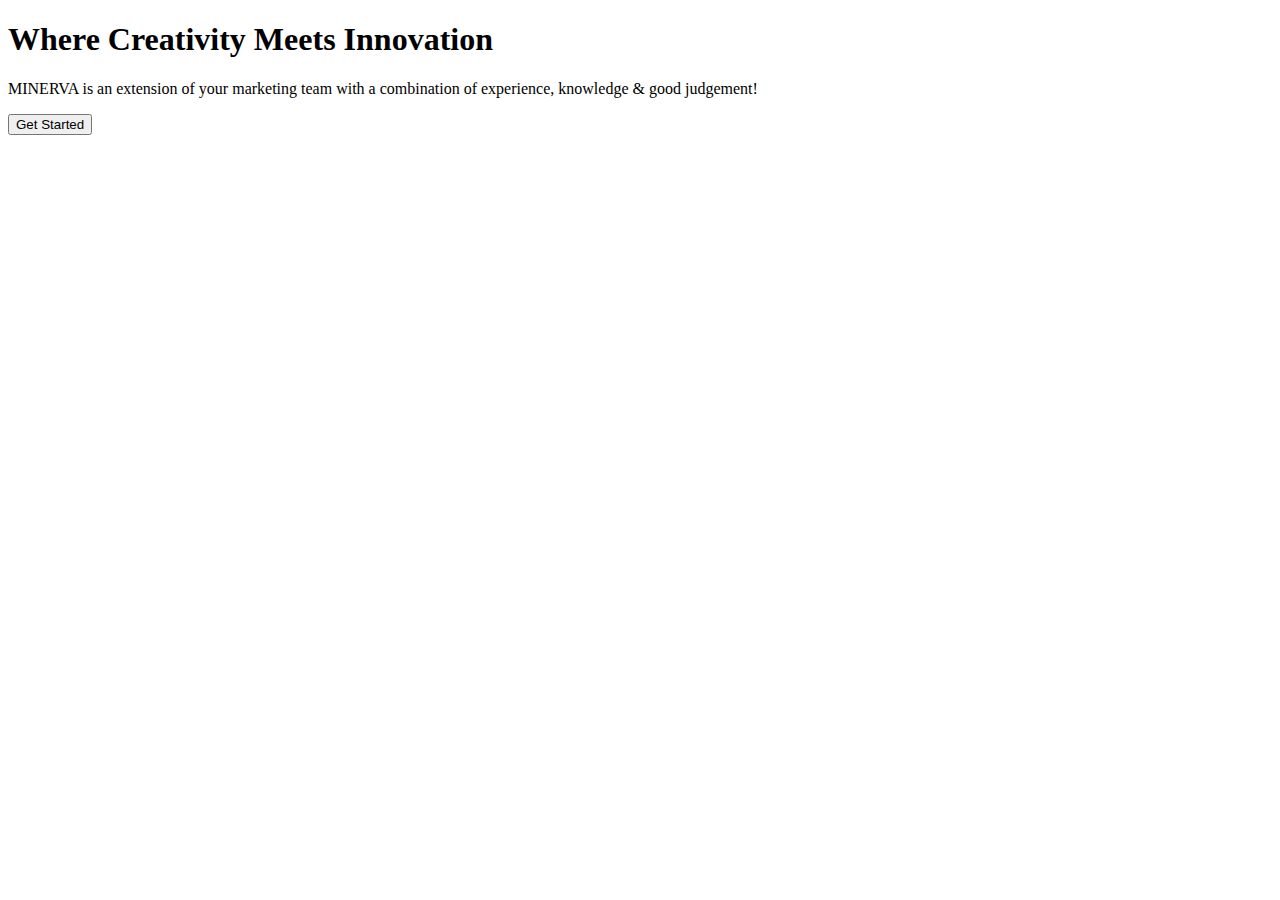
==== commit f9a167ce: "code commented" ====
--- a/index.html
+++ b/index.html
@@ -10,8 +10,7 @@
     href="https://fonts.googleapis.com/css2?family=Manrope&family=Montserrat+Alternates&family=Noto+Sans+JP&display=swap"
     rel="stylesheet" />
 </head>
-<link rel="stylesheet" href="global.css" />
-<link rel="stylesheet" href="common.css" />
+<link rel="stylesheet" href="index.css" />
 <link rel="stylesheet" href="responsive.css" />
 
 <body>
@@ -20,7 +19,7 @@
       <div class="navbar">
         <div class="content_nav">
           <div>
-            <img src="/Public/images/Logo.png" alt="Minerve-marketing logo">
+            <img src="./images/Logo.png" alt="">
           </div>
           <div class="nav_links">
             <ul class="nav_list">
@@ -33,7 +32,8 @@
             </ul>
           </div>
           <div class="hamburger">
-            <img src="Public/images/menu.png" alt="">
+            <img src="./images/menu.png" alt="">
+            
           </div>
         </div>
       </div>
@@ -56,7 +56,7 @@
   </div>
 
   <!-- Services section done -->
-  <div class="services-section">
+  <!-- <div class="services-section">
     <div class="services-main">
       <div>
         <h1>Our Services</h1>
@@ -68,14 +68,12 @@
           tristique sit. Lorem ipsum dolor si
         </p>
       </div>
-      <div class="digital-services-dropdown"><p>Digital Services</p>
-      <img src="/Public/svgs/Chevron-down.svg" alt="Chevron"/></div>
       <div class="Services-partition">
         <div class="Services-dropdown">
           <div class="digital-services1">
             <h2>Digital Services</h2>
             <div>
-              <img src="/Public//svgs/Arrow-Icon.svg" alt="arrow">
+              <img src="./images/Arrow-Icon.svg" alt="arrow">
             </div>
           </div>
           <hr />
@@ -113,7 +111,7 @@
           <div>
             <h1>Digital Service</h1>
           </div>
-          <img src="/Public/images/space.png" alt="digital service image" />
+          <img src="./images/space.png" alt="digital service image" />
           <p>
             Lorem ipsum dolor sit amet consectetur. Velit eu integer eu
             ullamcorper massa fringilla turpis sem. Arcu eu in est sed id
@@ -132,13 +130,13 @@
         </div>
       </div>
     </div>
-  </div>
+  </div> -->
 
   <!-- About us Section done -->
-  <section class="about-section">
+  <!-- <section class="about-section">
     <div class="about">
       <div class="about-us">
-        <img src="/Public/images/pcImg.png" alt="laptop image">
+        <img src="./images/pcImg.png" alt="laptop image">
         <div class="about-description">
           <h1>About us</h1>
           <p>Innovation starts with the heart, not the head and when you put innovation at the heart of everything the
@@ -159,7 +157,7 @@
       <div class="about-aim">
         <div class="aim-card">
           <div>
-            <img src="Public/svgs/Icon-1.svg" alt="users-image">
+            <img src="./images/Icon-1.svg" alt="">
           </div>
           <h1>Who we are?</h1>
           <div>
@@ -169,7 +167,7 @@
         </div>
         <div class="aim-card">
           <div>
-            <img src="Public/svgs/Icon-2.svg" alt="objectives-image">
+            <img src="./images/Icon-2.svg" alt="">
           </div>
           <h1>Our objective</h1>
           <div>
@@ -179,7 +177,7 @@
         </div>
         <div class="aim-card">
           <div>
-            <img src="Public/svgs/Icon-3.svg" alt="how-we-work-image">
+            <img src="./images/Icon-3.svg" alt="">
           </div>
           <h1>How we work?</h1>
           <div>
@@ -189,10 +187,10 @@
         </div>
       </div>
     </div>
-  </section>
+  </section> -->
 
   <!-- Communication done -->
-  <div class="Communication-section">
+  <!-- <div class="Communication-section">
     <div class="work">
       <h1>We work in an unique way for the best output!</h1>
       <div>
@@ -205,11 +203,11 @@
         <button class="Com-btn2">Contact Us</button>
       </div>
     </div>
-    <img src="/public/images/communication-image.png" alt="workflow for the best output" />
-  </div>
+    <img src="./images/communication-image.png" alt="workflow for the best output" />
+  </div> -->
 
   <!-- frequently asked Questions -->
-  <div class="faq-section">
+  <!-- <div class="faq-section">
     <div class="faq-questions">
       <div class="frequently">
         <h1>Frequently Asked Questions</h1>
@@ -223,7 +221,7 @@
       <div class="questions">
         <div class="questions-list">
           <h4>What are the requirements for renting a car?</h4>
-          <img src="/Public/svgs/Chevron-down.svg" alt="Chevron Down" />
+          <img src="./images/Chevron-down.svg" alt="Chevron Down" />
         </div>
         <p>The requirements for renting a car typically include a valid driver's license and a credit card in your
           name. Some car rental companies may also require a minimum age for renting a car, proof of insurance, and
@@ -232,34 +230,38 @@
 
         <div class="questions-list">
           <h4>What types of cars are available to rent?</h4>
-          <img src="/Public/svgs/Chevron-down.svg" alt="Chevron Down" />
+          <img src="./images/Chevron-down.svg" alt="Chevron Down" />
         </div>
         <div class="questions-list">
           <h4>How can I customize my rental?</h4>
-          <img src="/Public/svgs/Chevron-down.svg" alt="Chevron Down" />
+          <img src="./images/Chevron-down.svg" alt="Chevron Down" />
         </div>
         <div class="questions-list">
           <h4>What are the rental prices?</h4>
-          <img src="/Public/svgs/Chevron-down.svg" alt="Chevron Down" />
+          <img src="./images/Chevron-down.svg" alt="Chevron Down" />
         </div>
         <div class="questions-list">
           <h4>What is the rental period and what happens if I return the car late?</h4>
-          <img src="/Public/svgs/Chevron-down.svg" alt="Chevron Down" />
+          <img src="./images/Chevron-down.svg" alt="Chevron Down" />
         </div>
         <div class="questions-list">
           <h4>What is the cancellation policy?</h4>
-          <img src="/Public/svgs/Chevron-down.svg" alt="Chevron Down" />
+          <img src="./images/Chevron-down.svg" alt="Chevron Down" />
         </div>
         <div class="questions-list">
           <h4>What happens if I have an accident while driving the rental car?</h4>
-          <img src="/Public/svgs/Chevron-down.svg" alt="Chevron Down" />
-        </div>
-       </div>
-    </div>
-  </div>
+          <img src="./images/Chevron-down.svg" alt="Chevron Down" />
+        </div>
+
+
+
+
+      </div>
+    </div>
+  </div> -->
 
   <!-- Contact Form done -->
-  <div class="contact-section">
+  <!-- <div class="contact-section">
     <div class="contact-header">
       <h1>Contact Us</h1>
       <p>Reach out to the Owl’s of MINERVA?​</p>
@@ -268,27 +270,27 @@
       <div class="contact-info">
         <div class="contact-list">
           <div class="contact">
-            <img src="/Public/svgs/Phone-Icon.svg" alt="phone">
+            <img src="./images/Phone-Icon.svg" alt="phone">
             <p>9890221325​</p>
           </div>
           <div class="contact">
-            <img src="/Public/svgs/Email-Icon.svg" alt="email">
+            <img src="./images/Email-Icon.svg" alt="email">
             <p>info@minerva.marketing​​</p>
           </div>
           <div class="contact">
-            <img src="/Public/svgs/Location-Icon.svg" alt="location">
+            <img src="./images/Location-Icon.svg" alt="location">
             <p>c/o eNavis AG, Switzerland​</p>
           </div>
         </div>
         <div class="social-icons">
           <div>
-            <img src="Public/svgs/Facebook.svg" alt="facebook">
-          </div>
-          <div>
-            <img src="/Public/svgs/Twitter.svg" alt="twitter">
-          </div>
-          <div>
-            <img src="/Public/svgs/Linkedin.svg" alt="linkedIn">
+            <img src="./images/Facebook.svg" alt="facebook">
+          </div>
+          <div>
+            <img src="./images/Twitter.svg" alt="twitter">
+          </div>
+          <div>
+            <img src="./images/Linkedin.svg" alt="linkedIn">
           </div>
         </div>
       </div>
@@ -310,10 +312,10 @@
         </form>
       </div>
     </div>
-  </div>
+  </div> -->
 
   <!-- Career -->
-  <section class="career-section">
+  <!-- <section class="career-section">
     <div class="career">
       <div class="owl-of-minerva">
         <h1>Career</h1>
@@ -324,36 +326,36 @@
       <div class="contact-via-email">
         <h1>Want to be one of the insane mind owls at MINERVA? Write to us:</h1>
         <div class="mail-us">
-          <img src="/Public/svgs/Email.svg" alt="email">
+          <img src="./images/Email.svg" alt="">
           <h3> xyx@minerva.marketing​</h3>
         </div>
       </div>
       </.div>
-  </section>
+  </section> -->
   <!-- Help-Section -->
-  <div class="help-section">
+  <!-- <div class="help-section">
     <div class="help-wrapper">
       <div class="help-note">
         <h1>Don't know where to start? Let Minerva help!</h1>
         <button class="help-btn">Contact Us</button>
       </div>
     </div>
-  </div>
+  </div> -->
 
   <!-- Footer Section -->
-  <footer class="footer-section">
+  <!-- <footer class="footer-section">
     <div class="footer-wrapper">
       <div class="footer-content">
         <div>
-          <img src="/Public/images/Logo.png" alt="minerva-marketing-logo">
+          <img src="./images/Logo.png" alt="">
           <p>Don't wait - contact us now to learn more about our services</p>  <button class="help-btn">Contact Us</button>
         </div>
         <div class="social-icon">
-          <img src="/Public/svgs/Facebook.svg" alt="facebook">
-          <img src="/Public/svgs/Linkedin.svg" alt="linkedin">
-          <img src="/Public/svgs/Instagram.svg" alt="instagram">
-          <img src="/Public/svgs/Youtube.svg" alt="youtube">
-          <img src="/Public/svgs/Twitter.svg" alt="twitter">
+          <img src="./images/Facebook.svg" alt="facebook">
+          <img src="./images/Twitter.svg" alt="twitter">
+          <img src="./images/Linkedin.svg" alt="linkedin">
+          <img src="./images/Instagram.svg" alt="instagram">
+          <img src="./images/Youtube.svg" alt="youtube">
         </div>
         <div>
           <p>©2023. All rights reserved.</p>
@@ -388,7 +390,7 @@
         </ul>
       </div>
     </div>
-  </footer>
+  </footer> -->
 </body>
 
 </html>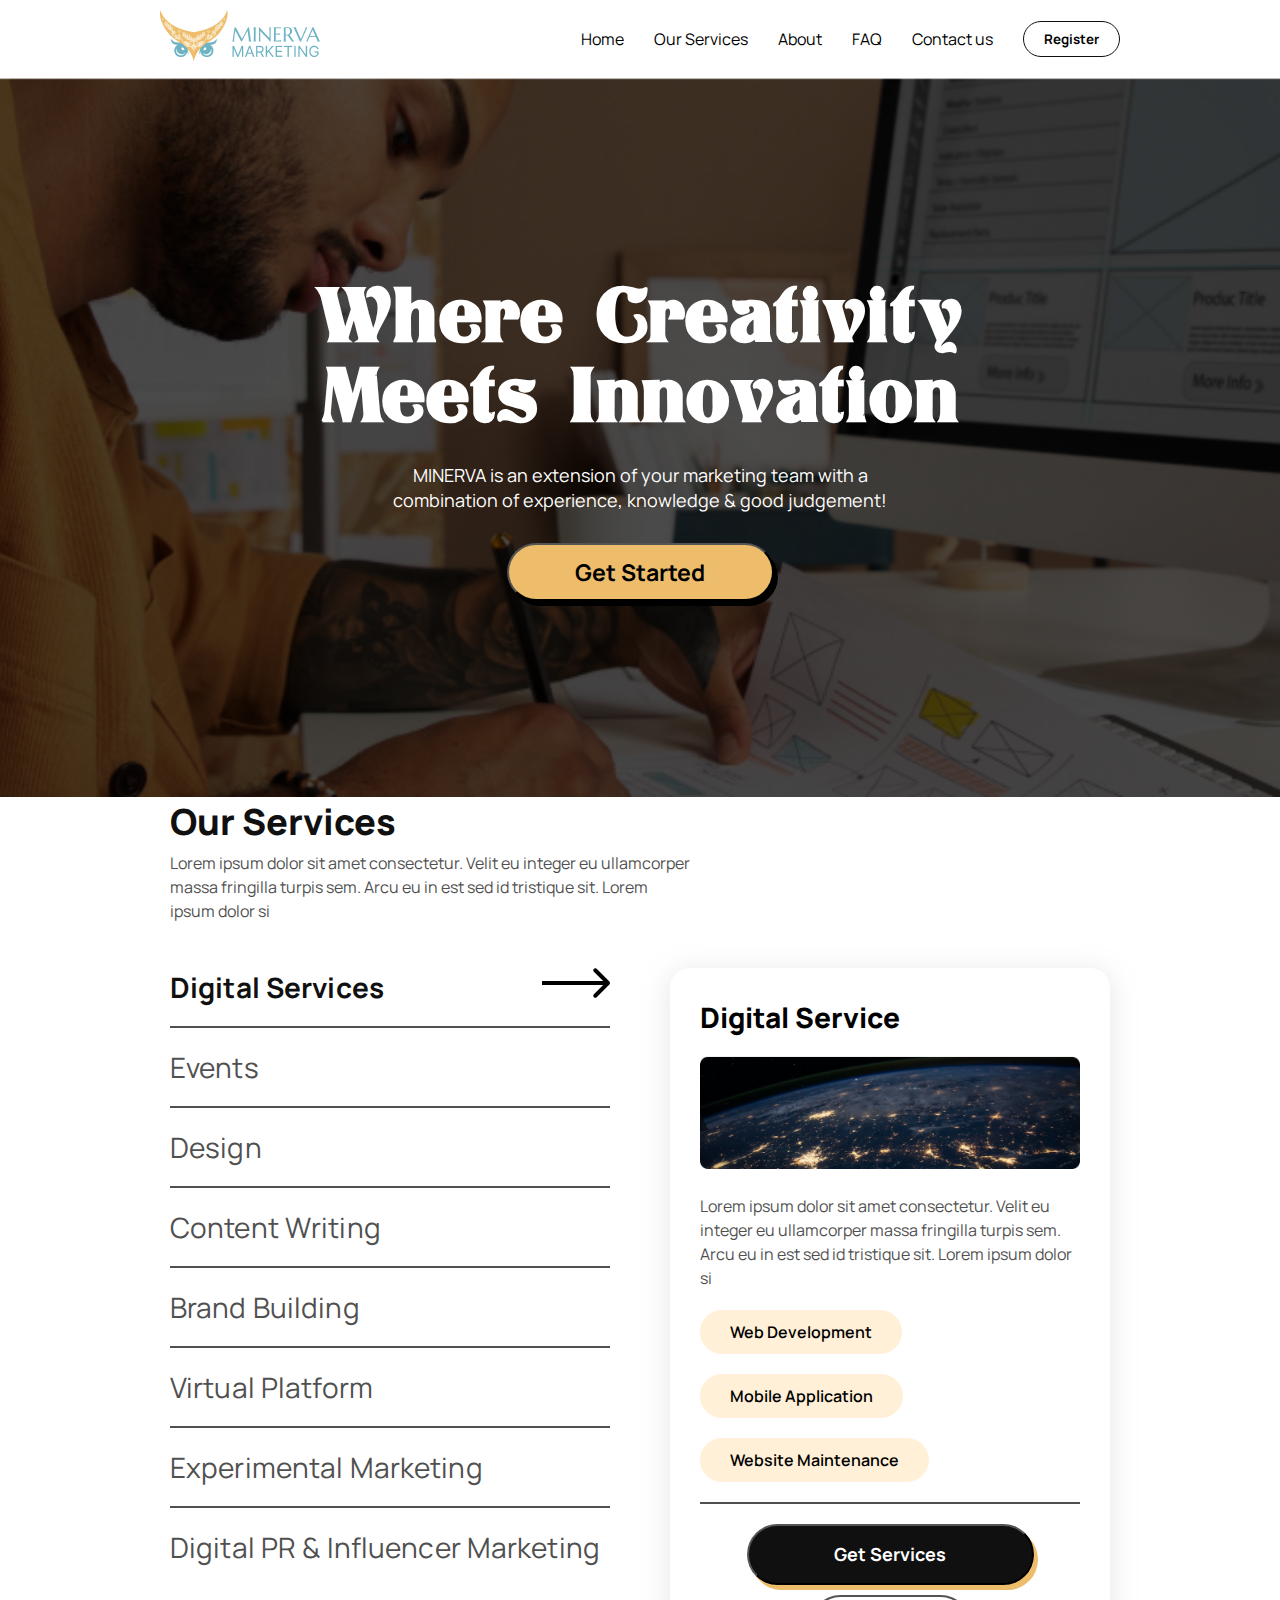
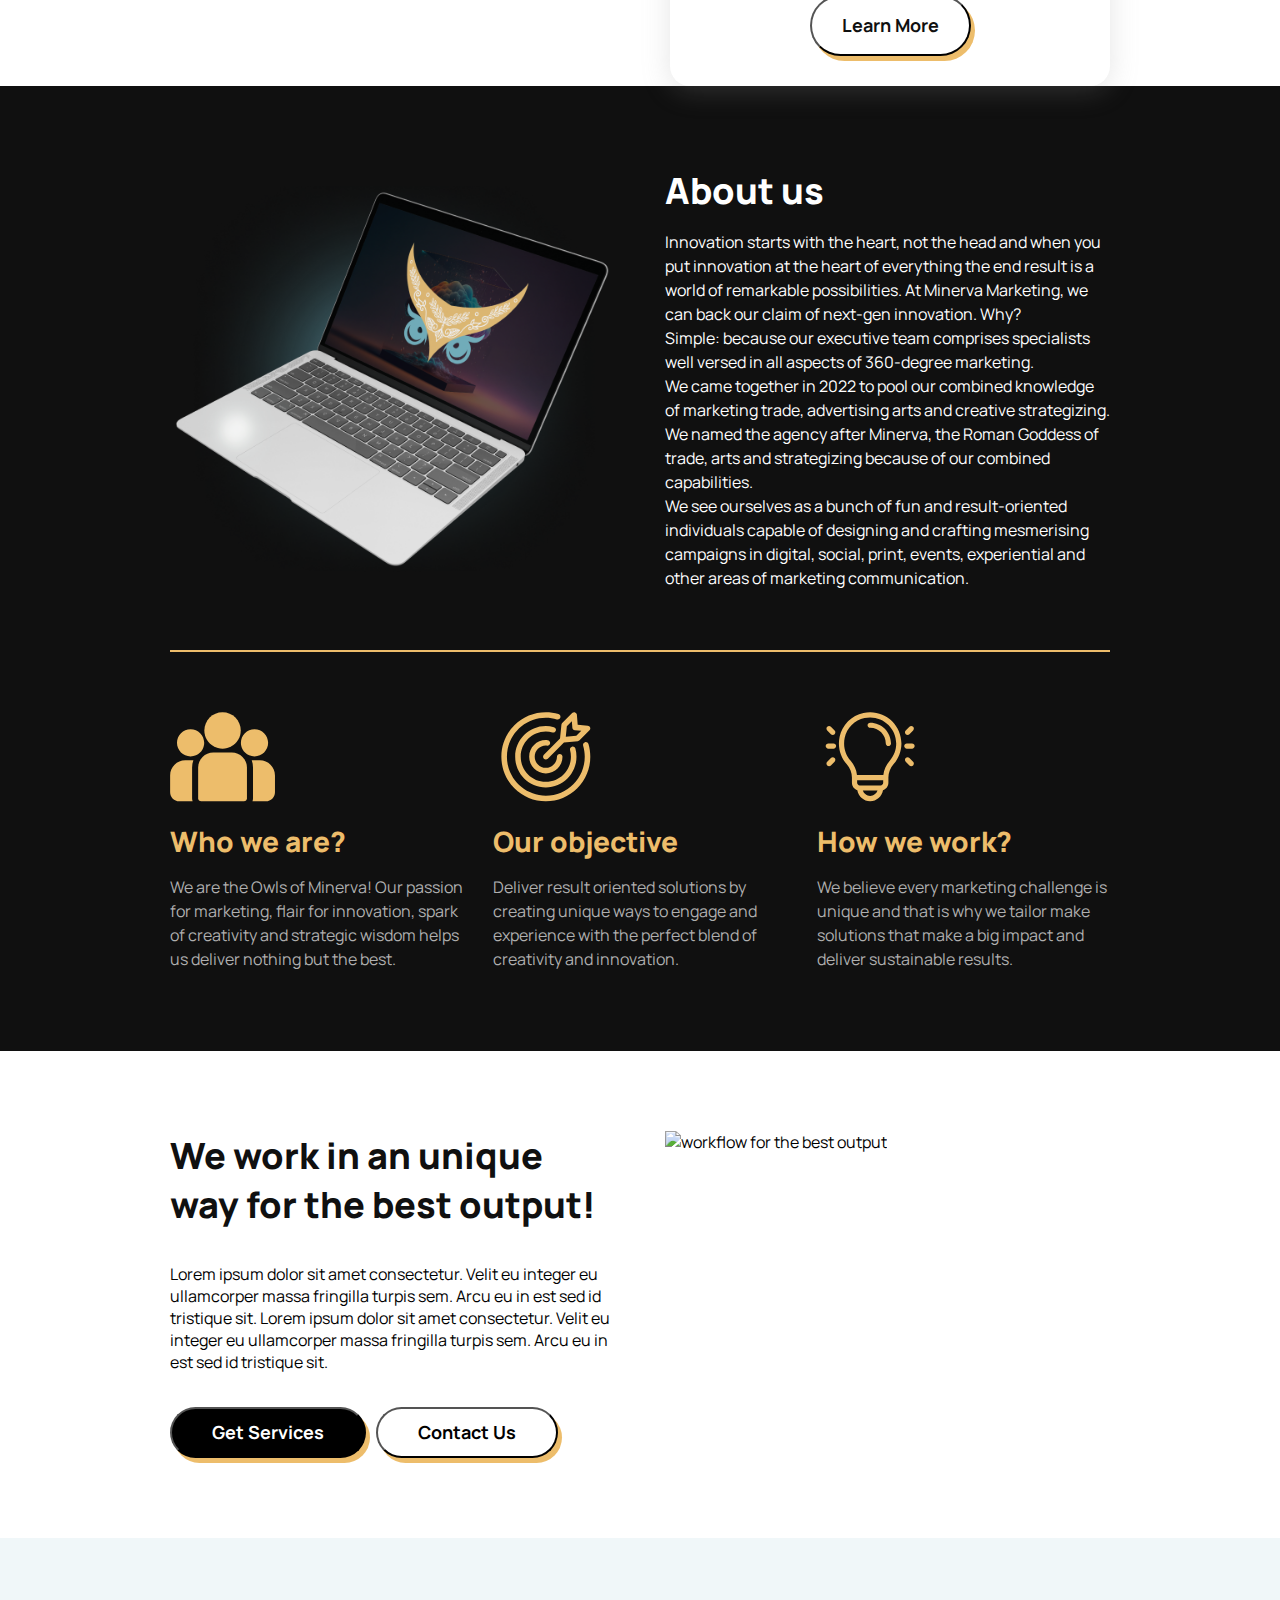
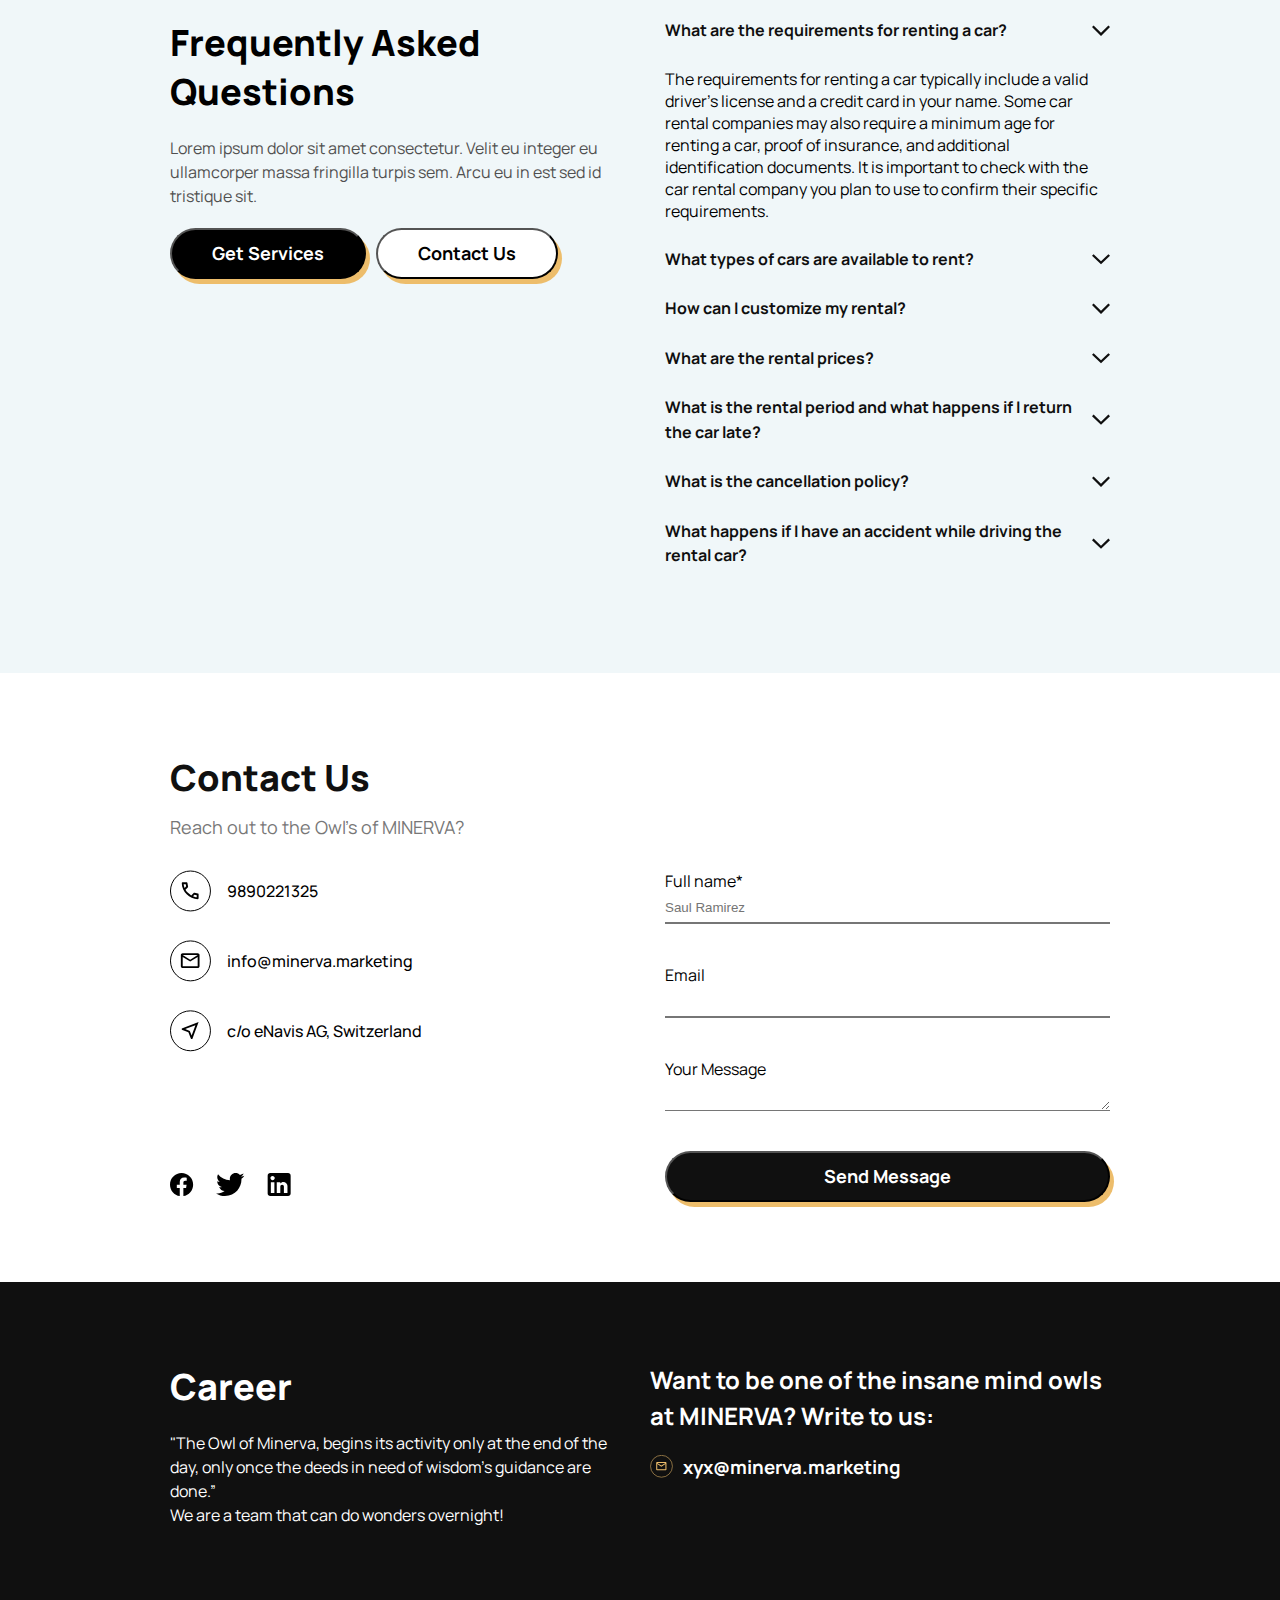
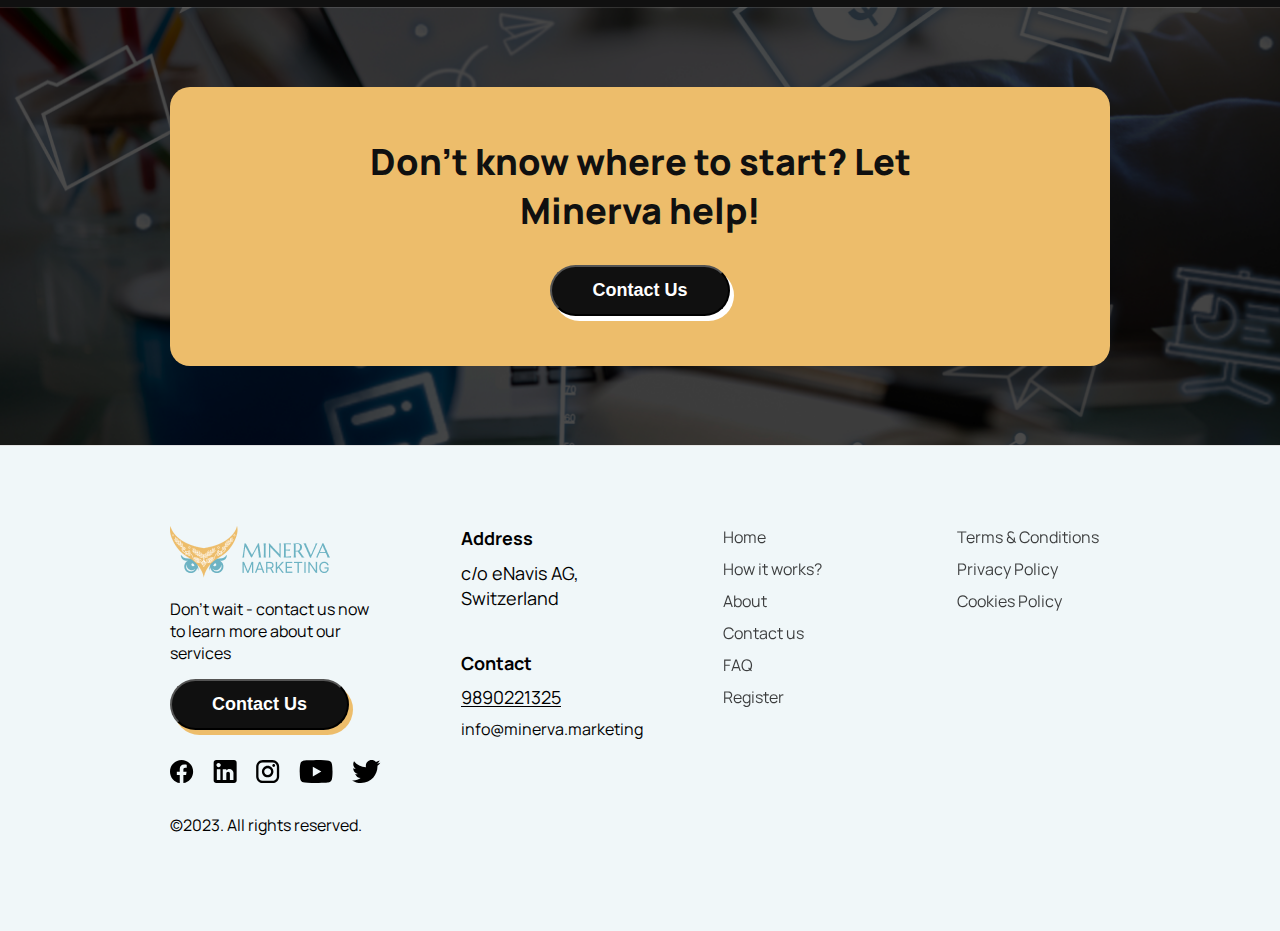
==== commit f819ec3b: "responsiveness fixed" ====
--- a/index.html
+++ b/index.html
@@ -10,34 +10,34 @@
     href="https://fonts.googleapis.com/css2?family=Manrope&family=Montserrat+Alternates&family=Noto+Sans+JP&display=swap"
     rel="stylesheet" />
 </head>
-<link rel="stylesheet" href="index.css" />
+<link rel="stylesheet" href="global.css" />
+<link rel="stylesheet" href="common.css" />
 <link rel="stylesheet" href="responsive.css" />
 
 <body>
   <!-- Header section -->
-  <!-- <nav>
-      <div class="navbar">
-        <div class="content_nav">
-          <div>
-            <img src="./images/Logo.png" alt="">
-          </div>
-          <div class="nav_links">
-            <ul class="nav_list">
-              <li>Home</li>
-              <li>Our Services</li>
-              <li>About</li>
-              <li>FAQ</li>
-              <li>Contact us</li>
-              <button class="nav_btn">Register</button>
-            </ul>
-          </div>
-          <div class="hamburger">
-            <img src="./images/menu.png" alt="">
-            
-          </div>
-        </div>
-      </div>
-    </nav> -->
+  <nav>
+    <div class="navbar">
+      <div class="content_nav">
+        <div>
+          <img src="/Public/images/Logo.png" alt="Minerve-marketing logo">
+        </div>
+        <div class="nav_links">
+          <ul class="nav_list">
+            <li>Home</li>
+            <li>Our Services</li>
+            <li>About</li>
+            <li>FAQ</li>
+            <li>Contact us</li>
+            <button class="nav_btn">Register</button>
+          </ul>
+        </div>
+        <div class="hamburger">
+          <img src="Public/images/menu.png" alt="">
+        </div>
+      </div>
+    </div>
+  </nav>
 
   <!-- Hero section -->
   <div class="hero-section">
@@ -56,7 +56,7 @@
   </div>
 
   <!-- Services section done -->
-  <!-- <div class="services-section">
+  <div class="services-section">
     <div class="services-main">
       <div>
         <h1>Our Services</h1>
@@ -68,12 +68,16 @@
           tristique sit. Lorem ipsum dolor si
         </p>
       </div>
+      <div class="digital-services-dropdown">
+        <p>Digital Services</p>
+        <img src="/Public/svgs/Chevron-down.svg" alt="Chevron" />
+      </div>
       <div class="Services-partition">
         <div class="Services-dropdown">
           <div class="digital-services1">
             <h2>Digital Services</h2>
             <div>
-              <img src="./images/Arrow-Icon.svg" alt="arrow">
+              <img src="/Public//svgs/Arrow-Icon.svg" alt="arrow">
             </div>
           </div>
           <hr />
@@ -111,7 +115,10 @@
           <div>
             <h1>Digital Service</h1>
           </div>
-          <img src="./images/space.png" alt="digital service image" />
+          <div class="digital-service-image">
+            <img src="/Public/images/space.png" alt="digital service image" />
+
+          </div>
           <p>
             Lorem ipsum dolor sit amet consectetur. Velit eu integer eu
             ullamcorper massa fringilla turpis sem. Arcu eu in est sed id
@@ -130,13 +137,16 @@
         </div>
       </div>
     </div>
-  </div> -->
+  </div>
 
   <!-- About us Section done -->
-  <!-- <section class="about-section">
+  <section class="about-section">
     <div class="about">
       <div class="about-us">
-        <img src="./images/pcImg.png" alt="laptop image">
+        <div class="about-us-image">
+          <img src="/Public/images/pcImg.png" alt="laptop image">
+
+        </div>
         <div class="about-description">
           <h1>About us</h1>
           <p>Innovation starts with the heart, not the head and when you put innovation at the heart of everything the
@@ -157,7 +167,7 @@
       <div class="about-aim">
         <div class="aim-card">
           <div>
-            <img src="./images/Icon-1.svg" alt="">
+            <img src="Public/svgs/Icon-1.svg" alt="users-image">
           </div>
           <h1>Who we are?</h1>
           <div>
@@ -167,7 +177,7 @@
         </div>
         <div class="aim-card">
           <div>
-            <img src="./images/Icon-2.svg" alt="">
+            <img src="Public/svgs/Icon-2.svg" alt="objectives-image">
           </div>
           <h1>Our objective</h1>
           <div>
@@ -177,7 +187,7 @@
         </div>
         <div class="aim-card">
           <div>
-            <img src="./images/Icon-3.svg" alt="">
+            <img src="Public/svgs/Icon-3.svg" alt="how-we-work-image">
           </div>
           <h1>How we work?</h1>
           <div>
@@ -187,10 +197,10 @@
         </div>
       </div>
     </div>
-  </section> -->
+  </section>
 
   <!-- Communication done -->
-  <!-- <div class="Communication-section">
+  <div class="Communication-section">
     <div class="work">
       <h1>We work in an unique way for the best output!</h1>
       <div>
@@ -203,11 +213,14 @@
         <button class="Com-btn2">Contact Us</button>
       </div>
     </div>
-    <img src="./images/communication-image.png" alt="workflow for the best output" />
-  </div> -->
+    <div class="communication-image">
+      <img src="/public/images/communication-image.png" alt="workflow for the best output" />
+
+    </div>
+  </div>
 
   <!-- frequently asked Questions -->
-  <!-- <div class="faq-section">
+  <div class="faq-section">
     <div class="faq-questions">
       <div class="frequently">
         <h1>Frequently Asked Questions</h1>
@@ -221,7 +234,7 @@
       <div class="questions">
         <div class="questions-list">
           <h4>What are the requirements for renting a car?</h4>
-          <img src="./images/Chevron-down.svg" alt="Chevron Down" />
+          <img src="/Public/svgs/Chevron-down.svg" alt="Chevron Down" />
         </div>
         <p>The requirements for renting a car typically include a valid driver's license and a credit card in your
           name. Some car rental companies may also require a minimum age for renting a car, proof of insurance, and
@@ -230,38 +243,34 @@
 
         <div class="questions-list">
           <h4>What types of cars are available to rent?</h4>
-          <img src="./images/Chevron-down.svg" alt="Chevron Down" />
+          <img src="/Public/svgs/Chevron-down.svg" alt="Chevron Down" />
         </div>
         <div class="questions-list">
           <h4>How can I customize my rental?</h4>
-          <img src="./images/Chevron-down.svg" alt="Chevron Down" />
+          <img src="/Public/svgs/Chevron-down.svg" alt="Chevron Down" />
         </div>
         <div class="questions-list">
           <h4>What are the rental prices?</h4>
-          <img src="./images/Chevron-down.svg" alt="Chevron Down" />
+          <img src="/Public/svgs/Chevron-down.svg" alt="Chevron Down" />
         </div>
         <div class="questions-list">
           <h4>What is the rental period and what happens if I return the car late?</h4>
-          <img src="./images/Chevron-down.svg" alt="Chevron Down" />
+          <img src="/Public/svgs/Chevron-down.svg" alt="Chevron Down" />
         </div>
         <div class="questions-list">
           <h4>What is the cancellation policy?</h4>
-          <img src="./images/Chevron-down.svg" alt="Chevron Down" />
+          <img src="/Public/svgs/Chevron-down.svg" alt="Chevron Down" />
         </div>
         <div class="questions-list">
           <h4>What happens if I have an accident while driving the rental car?</h4>
-          <img src="./images/Chevron-down.svg" alt="Chevron Down" />
-        </div>
-
-
-
-
-      </div>
-    </div>
-  </div> -->
+          <img src="/Public/svgs/Chevron-down.svg" alt="Chevron Down" />
+        </div>
+      </div>
+    </div>
+  </div>
 
   <!-- Contact Form done -->
-  <!-- <div class="contact-section">
+  <div class="contact-section">
     <div class="contact-header">
       <h1>Contact Us</h1>
       <p>Reach out to the Owl’s of MINERVA?​</p>
@@ -270,27 +279,27 @@
       <div class="contact-info">
         <div class="contact-list">
           <div class="contact">
-            <img src="./images/Phone-Icon.svg" alt="phone">
+            <img src="/Public/svgs/Phone-Icon.svg" alt="phone">
             <p>9890221325​</p>
           </div>
           <div class="contact">
-            <img src="./images/Email-Icon.svg" alt="email">
+            <img src="/Public/svgs/Email-Icon.svg" alt="email">
             <p>info@minerva.marketing​​</p>
           </div>
           <div class="contact">
-            <img src="./images/Location-Icon.svg" alt="location">
+            <img src="/Public/svgs/Location-Icon.svg" alt="location">
             <p>c/o eNavis AG, Switzerland​</p>
           </div>
         </div>
         <div class="social-icons">
           <div>
-            <img src="./images/Facebook.svg" alt="facebook">
-          </div>
-          <div>
-            <img src="./images/Twitter.svg" alt="twitter">
-          </div>
-          <div>
-            <img src="./images/Linkedin.svg" alt="linkedIn">
+            <img src="Public/svgs/Facebook.svg" alt="facebook">
+          </div>
+          <div>
+            <img src="/Public/svgs/Twitter.svg" alt="twitter">
+          </div>
+          <div>
+            <img src="/Public/svgs/Linkedin.svg" alt="linkedIn">
           </div>
         </div>
       </div>
@@ -312,10 +321,10 @@
         </form>
       </div>
     </div>
-  </div> -->
+  </div>
 
   <!-- Career -->
-  <!-- <section class="career-section">
+  <section class="career-section">
     <div class="career">
       <div class="owl-of-minerva">
         <h1>Career</h1>
@@ -326,36 +335,36 @@
       <div class="contact-via-email">
         <h1>Want to be one of the insane mind owls at MINERVA? Write to us:</h1>
         <div class="mail-us">
-          <img src="./images/Email.svg" alt="">
+          <img src="/Public/svgs/Email.svg" alt="email">
           <h3> xyx@minerva.marketing​</h3>
         </div>
       </div>
       </.div>
-  </section> -->
+  </section>
   <!-- Help-Section -->
-  <!-- <div class="help-section">
+  <div class="help-section">
     <div class="help-wrapper">
       <div class="help-note">
         <h1>Don't know where to start? Let Minerva help!</h1>
         <button class="help-btn">Contact Us</button>
       </div>
     </div>
-  </div> -->
+  </div>
 
   <!-- Footer Section -->
-  <!-- <footer class="footer-section">
-    <div class="footer-wrapper">
+   <footer class="footer-section"> 
+    <div class="footer-wrapper container">
       <div class="footer-content">
         <div>
-          <img src="./images/Logo.png" alt="">
+          <img src="/Public/images/Logo.png" alt="minerva-marketing-logo">
           <p>Don't wait - contact us now to learn more about our services</p>  <button class="help-btn">Contact Us</button>
         </div>
         <div class="social-icon">
-          <img src="./images/Facebook.svg" alt="facebook">
-          <img src="./images/Twitter.svg" alt="twitter">
-          <img src="./images/Linkedin.svg" alt="linkedin">
-          <img src="./images/Instagram.svg" alt="instagram">
-          <img src="./images/Youtube.svg" alt="youtube">
+          <img src="/Public/svgs/Facebook.svg" alt="facebook">
+          <img src="/Public/svgs/Linkedin.svg" alt="linkedin">
+          <img src="/Public/svgs/Instagram.svg" alt="instagram">
+          <img src="/Public/svgs/Youtube.svg" alt="youtube">
+          <img src="/Public/svgs/Twitter.svg" alt="twitter">
         </div>
         <div>
           <p>©2023. All rights reserved.</p>
@@ -390,7 +399,7 @@
         </ul>
       </div>
     </div>
-  </footer> -->
+  </footer>
 </body>
 
 </html>--- a/global.css
+++ b/global.css
@@ -0,0 +1,780 @@
+@font-face {
+  font-family: "Titania";
+  src: url("font/titania.regular.ttf") format("truetype"); /* Replace "myfont.ttf" with the actual filename and format */
+}
+
+/* home page Hero section */
+.hero-section {
+  background-image: url("/Public/images/hero-bg.png");
+  background-repeat: no-repeat;
+  background-size: cover;
+  background-position: center;
+}
+.hero {
+  padding: 20px;
+  max-width: 1760px;
+  margin-left: auto;
+  display: flex;
+  justify-content: center;
+  align-items: center;
+  font-family: Manrope;
+  margin-right: auto;
+  height: calc(80vh);
+  background-image: url("/Public/images/hero-bg.png");
+  background-repeat: no-repeat;
+  background-size: cover;
+  background-position: center;
+  display: flex;
+  justify-content: center;
+}
+.hero_content {
+  max-width: 1024px;
+  display: flex;
+  flex-direction: column;
+  align-items: center;
+  gap: 30px;
+}
+.hero h1 {
+  font-size: 100px;
+  width: 100%;
+  text-align: center;
+  line-height: 100px;
+  font-family: "Titania", sans-serif;
+  color: #ffffff;
+}
+.hero p {
+  font-family: "Manrope", sans-serif;
+  font-style: normal;
+  font-size: 18px;
+  margin: 0px auto 0px auto;
+  font-weight: 400;
+  line-height: 25px;
+  max-width: 558px;
+  text-align: center;
+  color: #ffffff;
+}
+.hero button {
+  padding-left: 66.5px;
+  padding-right: 66.5px;
+  padding-top: 10px;
+  padding-bottom: 10px;
+  font-family: "Manrope";
+  font-style: normal;
+  font-weight: 700;
+  font-size: 23px;
+  line-height: 150%;
+  background: #edbd6b;
+  border-radius: 40px;
+  box-shadow: 4px 5px 0px #000000;
+  cursor: pointer;
+}
+.container {
+  max-width: 1440px;
+  padding-left: 20px;
+  padding-right: 20px;
+  margin-left: auto;
+  margin-right: auto;
+}
+/*home page services section */
+.services-section {
+  max-width: 1440px;
+  background-color: #ffff;
+  font-family: "Manrope", sans-serif;
+  margin-left: auto;
+  margin-right: auto;
+  padding-left: 20px;
+  padding-right: 20px;
+}
+.services-main {
+  width: 100%;
+  display: flex;
+  flex-direction: column;
+  gap: 5px;
+}
+.services-main h1 {
+  font-family: "Manrope", sans-serif;
+  font-style: normal;
+  font-weight: 800;
+  font-size: 36px;
+  line-height: 49px;
+  margin: 0px auto 0px auto;
+  color: #101010;
+  flex: none;
+  order: 0;
+  align-self: stretch;
+}
+.services-main p {
+  max-width: 520px;
+  margin-top: 0px;
+  margin-bottom: 0px;
+  font-family: "Manrope", sans-serif;
+  font-style: normal;
+  font-weight: 400;
+  font-size: 16px;
+  color: #505050;
+  line-height: 150%;
+}
+.Services-partition hr {
+  border: 1px solid #505050;
+}
+.digital-services {
+  display: flex;
+  flex-direction: column;
+}
+.digital-services1 {
+  display: flex;
+  justify-content: space-between;
+  margin-bottom: 20px;
+}
+.digital-services1 h2 {
+  font-family: "Manrope", sans-serif;
+  font-style: normal;
+  font-weight: 700;
+  font-size: 28px;
+  line-height: 38px;
+  display: flex;
+  align-items: center;
+  letter-spacing: 0.12px;
+  color: #101010;
+}
+.drop h2 {
+  margin: 20px 0px;
+  font-family: "Manrope", sans-serif;
+  font-style: normal;
+  font-weight: 400;
+  font-size: 28px;
+  line-height: 38px;
+  letter-spacing: 0.12px;
+  color: #505050;
+}
+.drop {
+  display: flex;
+  flex-direction: column;
+}
+.forward_icon {
+  cursor: pointer;
+}
+.digital-service-image img {
+  width: 100%;
+  height: auto;
+}
+.digital-services-dropdown {
+  display: none;
+  justify-content: space-between;
+  padding: 12px 20px;
+  border-radius: 10px;
+  border: 1px solid #101010;
+  margin-top: 40px;
+}
+.digital-services-dropdown p {
+  font-size: 18px;
+  font-family: "Manrope", sans-serif;
+  font-weight: 700;
+  letter-spacing: 0.12px;
+}
+.Services-partition {
+  display: grid;
+  grid-template-columns: repeat(2, 1fr);
+  margin-top: 40px;
+  column-gap: 60px;
+}
+.card {
+  padding: 30px;
+  background: #ffffff;
+  box-shadow: 0px 4px 28px rgba(153, 153, 153, 0.25);
+  border-radius: 20px;
+  display: flex;
+  flex-direction: column;
+  gap: 20px;
+}
+.card h1 {
+  font-family: "Manrope", sans-serif;
+  font-style: normal;
+  font-weight: 800;
+  font-size: 28px;
+  line-height: 38px;
+  color: #000000;
+}
+.card p {
+  font-family: "Manrope", sans-serif;
+  font-style: normal;
+  font-weight: 400;
+  font-size: 16px;
+  line-height: 150%;
+  color: #505050;
+}
+.services-wrapper {
+  display: flex;
+  flex-wrap: wrap;
+  gap: 20px;
+}
+.services-wrapper button {
+  padding: 10px 30px;
+  background: #fff0d7;
+  border: none;
+  border-radius: 60px;
+  font-family: "Manrope", sans-serif;
+  font-style: normal;
+  font-weight: 600;
+  font-size: 16px;
+  line-height: 150%;
+}
+.services-btn {
+  display: flex;
+  justify-content: center;
+  flex-wrap: wrap;
+  gap: 10px;
+  width: 100%;
+}
+.btn-1 {
+  background-color: #101010;
+  color: #ffff;
+  padding: 15px 85.5px 15px 85.5px;
+  box-shadow: 4px 5px 0px #edbd6b;
+  border-radius: 40px;
+  font-family: "Manrope", sans-serif;
+  font-style: normal;
+  font-weight: 700;
+  font-size: 18px;
+  line-height: 150%;
+}
+.btn-2 {
+  background-color: #fff;
+  color: #101010;
+  padding: 15px 30px 15px 30px;
+  box-shadow: 4px 5px 0px #edbd6b;
+  border-radius: 40px;
+  font-family: "Manrope", sans-serif;
+  font-style: normal;
+  font-weight: 700;
+  font-size: 18px;
+  line-height: 150%;
+}
+
+/* Home page about us Section */
+.about-section {
+  background: #101010;
+}
+.about {
+  max-width: 1440px;
+  margin-left: auto;
+  font-family: "Manrope", sans-serif;
+  margin-right: auto;
+  padding: 80px 20px 80px 20px;
+}
+.about-us-image img {
+  width: 100%;
+  height: 100%;
+  object-fit: contain;
+}
+.about-us {
+  display: grid;
+  grid-template-columns: repeat(2, 1fr);
+  column-gap: 50px;
+}
+.about-description {
+  color: #ffffff;
+}
+.about-description h1 {
+  font-style: normal;
+  font-weight: 800;
+  font-size: 36px;
+  line-height: 49px;
+  margin-bottom: 15px;
+}
+.about-description p {
+  font-style: normal;
+  font-weight: 400;
+  font-size: 16px;
+  line-height: 150%;
+}
+.brown-line {
+  border: 1px solid #edbd6b;
+  margin: 60px 0px;
+}
+
+/* home page Communication and promotion section */
+.Communication-section {
+  max-width: 1440px;
+  margin-left: auto;
+  margin-right: auto;
+  font-family: "Manrope", sans-serif;
+  padding: 80px 20px 80px 20px;
+  display: grid;
+  grid-template-columns: repeat(2, 1fr);
+  column-gap: 50px;
+}
+.communication-image img {
+  width: 100%;
+  height: 100%;
+  object-fit: contain;
+}
+.work {
+  display: flex;
+  flex-direction: column;
+  gap: 34px;
+  justify-content: center;
+}
+.work h1 {
+  font-family: "Manrope", sans-serif;
+  font-style: normal;
+  font-weight: 800;
+  font-size: 36px;
+  line-height: 49px;
+  color: #101010;
+}
+.Com-btn {
+  display: flex;
+  gap: 10px;
+}
+.Com-btn button {
+  padding: 10px 40px;
+  box-shadow: 4px 5px 0px #edbd6b;
+  border-radius: 40px;
+  font-family: "Manrope", sans-serif;
+  font-style: normal;
+  font-weight: 700;
+  font-size: 18px;
+  line-height: 150%;
+  text-align: center;
+}
+.Com-btn1 {
+  background-color: #000000;
+  color: #fff;
+}
+.Com-btn2 {
+  background-color: #fff;
+  color: #000000;
+}
+
+/* home page faq Questions */
+.faq-section {
+  background-color: #f0f7f9;
+}
+.faq-questions {
+  max-width: 1440px;
+  margin-left: auto;
+  margin-right: auto;
+  font-family: "Manrope", sans-serif;
+  padding: 80px 20px;
+  display: grid;
+  grid-template-columns: repeat(2, 1fr);
+  column-gap: 50px;
+}
+.frequently {
+  display: flex;
+  flex-direction: column;
+  gap: 20px;
+}
+.frequently h1 {
+  font-family: "Manrope", sans-serif;
+  font-style: normal;
+  font-weight: 800;
+  font-size: 36px;
+  line-height: 49px;
+  color: #000000;
+}
+.frequently p {
+  font-family: "Manrope", sans-serif;
+  font-style: normal;
+  font-weight: 400;
+  font-size: 16px;
+  line-height: 150%;
+  color: #505050;
+}
+.questions {
+  display: flex;
+  flex-direction: column;
+}
+
+.questions-list {
+  display: flex;
+  justify-content: space-between;
+  margin-bottom: 25px;
+}
+.questions-list h4 {
+  font-family: "Manrope", sans-serif;
+  font-style: normal;
+  font-weight: 700;
+  font-size: 16px;
+  line-height: 153.52%;
+  color: #0f0f0f;
+}
+.questions p {
+  margin-bottom: 25px;
+}
+
+/* home page career section */
+.career-section {
+  background-color: #101010;
+}
+.career {
+  color: #fff;
+  max-width: 1440px;
+  margin-left: auto;
+  margin-right: auto;
+  font-family: "Manrope", sans-serif;
+  padding: 80px 20px 80px 20px;
+  display: grid;
+  grid-template-columns: repeat(2, 1fr);
+  gap: 20px;
+}
+
+.owl-of-minerva h1 {
+  font-family: "Manrope", sans-serif;
+  font-style: normal;
+  font-weight: 800;
+  font-size: 36px;
+  line-height: 49px;
+  margin-bottom: 20px;
+}
+.owl-of-minerva p {
+  font-family: "Manrope", sans-serif;
+  font-style: normal;
+  font-weight: 400;
+  font-size: 16px;
+  line-height: 150%;
+}
+.contact-via-email h1 {
+  font-family: "Manrope", sans-serif;
+  font-style: normal;
+  font-weight: 700;
+  font-size: 24px;
+  line-height: 150%;
+  margin-bottom: 20px;
+}
+.mail-us {
+  display: flex;
+  align-items: center;
+  gap: 10px;
+}
+
+/* digital services page */
+
+.choose-us-main {
+  display: flex;
+  flex-direction: column;
+  max-width: 592px;
+  gap: 14px;
+  color: #fff;
+  margin-bottom: 50px;
+}
+.choose-us-main h1 {
+  font-size: 36px;
+  font-family: Manrope;
+  font-weight: 800;
+}
+.choose-us-main p {
+  font-size: 16px;
+  font-family: Manrope;
+  line-height: 150%;
+}
+
+/* tech-Background */
+.tech-bg {
+  max-width: 1760px;
+  padding: 170px 0px 170px 0px;
+  background-image: url("/Public/images/tech-bg.png");
+  background-position: center;
+  background-size: cover;
+  background-repeat: no-repeat;
+  margin: 0px auto 0px auto;
+}
+
+/* online-competition */
+.online-competition {
+  max-width: 1440px;
+  font-family: Manrope;
+  margin: 0px auto;
+  padding: 80px 160px;
+  display: grid;
+  grid-template-columns: repeat(2, 1fr);
+  column-gap: 50px;
+}
+.online-content {
+  display: flex;
+  flex-direction: column;
+  gap: 34px;
+}
+.online-content p {
+  font-style: normal;
+  font-weight: 400;
+  font-size: 16px;
+  line-height: 150%;
+}
+.online-content h1 {
+  font-style: normal;
+  font-weight: 800;
+  font-size: 36px;
+  line-height: 49px;
+}
+.bullets {
+  width: 100%;
+  display: flex;
+  gap: 17px;
+  align-items: center;
+}
+.bullets p {
+  max-width: 473px;
+  font-style: normal;
+  font-weight: 400;
+  font-size: 18px;
+  line-height: 150%;
+}
+
+/* design page */
+.design-hero {
+  background-image: url("/Public/images/design-hero-Image.png");
+  background-repeat: no-repeat;
+  background-size: cover;
+  background-position: center;
+  padding: 80px 160px;
+  height: 540px;
+}
+
+/* Costumer Impression */
+
+.customer {
+  max-width: 1440px;
+  font-family: Manrope;
+  margin: 0px auto;
+  padding: 80px 160px 80px 160px;
+  display: flex;
+  flex-direction: column;
+  gap: 70px;
+  justify-content: center;
+}
+.impression-info {
+  display: flex;
+  align-items: center;
+  flex-direction: column;
+  gap: 34px;
+}
+.impression-info h1 {
+  max-width: 580px;
+  font-style: normal;
+  line-height: 49px;
+  text-align: center;
+  font-size: 36px;
+  font-family: Manrope;
+  font-weight: 800;
+  color: #101010;
+}
+.impression-info p {
+  font-style: normal;
+  max-width: 620px;
+  font-weight: 400;
+  font-size: 16px;
+  line-height: 150%;
+  color: #505050;
+  text-align: center;
+  font-family: Manrope;
+}
+.impression-cards-container {
+  border-top: 1px solid #000000;
+  border-bottom: 1px solid #000000;
+  padding: 30px 0px;
+  display: grid;
+  grid-template-columns: repeat(4, 1fr);
+  column-gap: 20px;
+}
+.impression-cards {
+  display: flex;
+  flex-direction: column;
+  gap: 15px;
+}
+.impression-cards h4 {
+  font-style: normal;
+  font-size: 21px;
+  font-family: Manrope;
+  font-weight: 800;
+  line-height: 150%;
+  color: #101010;
+}
+.impression-cards p {
+  font-style: normal;
+  font-weight: 400;
+  font-size: 18px;
+  line-height: 150%;
+  font-family: Manrope;
+  color: #505050;
+}
+.customer .buttons {
+  display: flex;
+  justify-content: center;
+}
+
+/* content writing page */
+.content-writing-hero {
+  max-width: 1760px;
+  margin: 0px auto;
+}
+.background-hero {
+  background-image: url("/Public/images/space.png");
+  background-repeat: no-repeat;
+  background-size: cover;
+  background-position: center;
+}
+.black-bg-hero {
+  background-color: #00000094;
+  padding: 80px 160px;
+  display: flex;
+  flex-direction: column;
+  gap: 50px;
+}
+.black-bg-hero h1 {
+  font-style: normal;
+  max-width: 1120px;
+  font-weight: 400;
+  font-size: 100px;
+  line-height: 100%;
+  color: #edbd6b;
+  font-family: "Titania", sans-serif;
+}
+.black-bg-hero p {
+  max-width: 538px;
+  font-style: normal;
+  font-weight: 400;
+  font-size: 16px;
+  font-family: Manrope;
+  line-height: 160%;
+  color: #ffffff;
+}
+
+/* Audience */
+.audience {
+  max-width: 1440px;
+  background-color: #fff;
+  margin: 0px auto;
+  padding: 80px 160px;
+  font-family: Manrope;
+  display: flex;
+  flex-direction: column;
+  gap: 70px;
+  align-items: center;
+}
+.audience-services {
+  max-width: 1120px;
+  margin: 0px auto;
+  display: grid;
+  grid-template-columns: repeat(2, 1fr);
+  column-gap: 70px;
+}
+
+.audience-info {
+  display: flex;
+  flex-direction: column;
+  gap: 34px;
+}
+.audience-info h1 {
+  font-size: 36px;
+  font-family: Manrope;
+  font-weight: 800;
+  line-height: 49px;
+  font-style: normal;
+  color: #101010;
+}
+.audience-info p {
+  color: #505050;
+  font-size: 16px;
+  font-family: Manrope;
+  line-height: 150%;
+}
+.audience-image {
+  width: 525px;
+  height: 335px;
+}
+.audience-cards-container {
+  display: grid;
+  grid-template-columns: repeat(3, 1fr);
+  column-gap: 20px;
+}
+.audience-cards h4 {
+  font-size: 24px;
+  font-family: Manrope;
+  font-weight: 800;
+  line-height: 150%;
+  color: #101010;
+}
+.audience-cards p {
+  font-size: 18px;
+  font-family: Manrope;
+  line-height: 150%;
+  color: #505050;
+}
+.audience-cards img {
+  width: 44px;
+  height: 40px;
+}
+.horizontal-line {
+  width: 2px;
+  border: none;
+  background-color: #000000;
+}
+.audience-cards {
+  display: flex;
+  flex-direction: column;
+  gap: 15px;
+}
+.audience-cards-container div:nth-child(-n + 2) {
+  border-right: 1px solid #505050;
+}
+
+/* <!-- Article News Product(ANP-Card) --> */
+.content-writing-blogs-bg {
+  max-width: 1760px;
+  margin: 0px auto;
+  background-image: url("/Public/images/space.png");
+  background-repeat: no-repeat;
+  background-position: center;
+  background-size: cover;
+}
+.content-writing-blogs-black-bg {
+  padding: 80px 160px 80px 160px;
+  display: flex;
+  justify-content: center;
+  gap: 20px;
+  background-color: rgba(0, 0, 0, 0.7);
+}
+
+.content-writing-blogs-cards {
+  max-width: 1120px;
+  color: #ffffff;
+  display: flex;
+  grid-template-columns: repeat(3, 1fr);
+  column-gap: 20px;
+}
+.article-card {
+  padding: 20px;
+  display: flex;
+  flex-direction: column;
+  gap: 15px;
+  border-radius: 10px;
+  background: rgba(0, 0, 0, 0.8);
+}
+.readmore {
+  display: flex;
+  gap: 10px;
+  font-size: 18px;
+  font-family: Manrope;
+  line-height: 150%;
+  color: #edbd6b;
+}
+.article-card h5 {
+  font-size: 20px;
+  font-family: Manrope;
+  font-weight: 700;
+  line-height: 130%;
+}
+.article-card p {
+  font-size: 16px;
+  font-family: Manrope;
+  line-height: 150%;
+  color: #afafaf;
+}
+.article {
+  font-size: 16px;
+  font-family: Manrope;
+  line-height: 150%;
+  color: #afafaf;
+}
--- a/common.css
+++ b/common.css
@@ -0,0 +1,444 @@
+body,
+* {
+  margin: 0px;
+  padding: 0px;
+  box-sizing: border-box;
+}
+/* Header section */
+body button {
+  cursor: pointer;
+}
+body li {
+  cursor: pointer;
+}
+body svg {
+  cursor: pointer;
+}
+
+/* navbar */
+.navbar {
+    max-width: 1760px;
+    margin-left: auto;
+    margin-right: auto;
+    display: flex;
+    justify-content: center;
+    background-color: #ffffff;
+    font-family: "Manrope",sans-serif;
+    align-items: center;
+    padding-top: 10px;
+    padding-bottom: 10px;
+  } 
+  .content_nav {
+    width: 100%;
+    margin-left: auto;
+    margin-right: auto;
+    padding-left: 160px;
+    padding-right: 160px;
+    display: flex;
+    justify-content: space-between;
+    align-items: center;
+  }
+  .nav_list {
+    display: flex;
+    gap: 30px;
+    list-style: none;
+    align-items: center;
+    line-height: 22px;
+  }
+  .nav_btn {
+    padding-left: 20px;
+    padding-right: 20px;
+    padding-top: 5px;
+    padding-bottom: 5px;
+    border-radius: 40px;
+    background-color: transparent;
+    border: 1px solid #101010;
+    font-family: "Manrope",sans-serif;
+    font-weight: 700;
+    line-height: 24px;
+  }
+  .hamburger {
+    display: none;
+    position: relative;
+  }
+  .dropdown {
+    max-width: 390px;
+    margin: 0px auto 0px auto;
+    display: block;
+    background: #ffffff;
+  }
+  .cross-icon {
+    display: flex;
+    justify-content: end;
+    width: 90%;
+    margin-top: 30px;
+  }
+  .dropdown ul {
+    list-style: none;
+    display: flex;
+    flex-direction: column;
+    gap: 30px;
+    padding-left: 0px;
+    align-items: center;
+  }
+  .cross-icon {
+    cursor: pointer;
+  }
+  .dropdown ul li {
+    cursor: pointer;
+  }
+  .dropdown ul button {
+    padding: 5px 20px 5px 20px;
+    border-radius: 40px;
+    display: flex;
+    align-items: center;
+    cursor: pointer;
+    font-weight: 700;
+  }
+
+  /* Contact */
+.contact-section {
+    max-width: 1440px;
+    margin-left: auto;
+    margin-right: auto;
+    font-family: "Manrope",sans-serif;
+    padding: 80px 20px;
+  }
+  .contact-header h1 {
+    font-family: "Manrope",sans-serif;
+  font-style: normal;
+  font-weight: 800;
+  font-size: 36px;
+  line-height: 49px;
+  color: #101010;
+  margin-bottom: 13px;
+  }
+  .contact-header p {
+    font-family: "Manrope",sans-serif;
+    font-style: normal;
+    font-weight: 400;
+    font-size: 18px;
+    line-height: 25px;
+    color: #777777;
+    margin-bottom: 30px;
+  }
+  .contactform-section{
+  display: grid;
+  grid-template-columns: repeat(2,1fr);
+  column-gap: 50px;
+  }
+  .contact-info{
+    display: flex;
+    flex-direction: column;
+    justify-content: space-between;
+  }
+  .contact-list {
+    display: flex;
+    flex-direction: column;
+    gap: 28.3px;
+    font-weight: 500;
+  }
+  .contact {
+    display: flex;
+    align-items: center;
+    gap: 16.25px;
+  }
+  .social-icons {
+    margin-top: 69px;
+    display: flex;
+    gap: 22px;
+  }
+  .input-field {
+    display: flex;
+    flex-direction: column;
+  }
+  .input-field label{
+    padding-bottom: 8px;
+  }
+  .input-field input {
+    padding-bottom: 7px;
+    border-left: none;
+    border-right: none;
+    border-top: none;
+  }
+  .input-field textarea {
+    padding-bottom: 7px;
+    border-left: none;
+    border-right: none;
+    border-top: none;
+  }
+  .input-field input:focus {
+    outline: none;
+  }
+  .input-field textarea:focus {
+    outline: none;
+  }
+  .form-content {
+    display: flex;
+    flex-direction: column;
+    gap: 40px;
+  }
+  .submit-btn {
+    background: #101010;
+    box-shadow: 4px 5px 0px #edbd6b;
+    border-radius: 40px;
+    font-family: "Manrope",sans-serif;
+    font-style: normal;
+    font-weight: 700;
+    font-size: 18px;
+    line-height: 150%;
+    color: #fff;
+    padding: 10px 0px;
+  }
+
+  /* Help Section  */
+.help-section{
+    background-image: url("/Public/images/career-bg.png");
+    background-repeat: no-repeat;
+    background-size: cover;
+    background-position: center;
+    
+  }
+  .help-wrapper {
+    max-width: 1440px;
+    margin-left: auto;
+    margin-right: auto;
+    font-family: "Manrope",sans-serif;
+    padding: 80px 20px 80px 20px;
+  }
+  .help-note {
+    background-color: #edbd6b;
+    border-radius: 20px;
+    display: flex;
+    flex-direction: column;
+    align-items: center;
+    gap: 30px;
+    padding: 50px;
+  }
+  .help-note h1 {
+    font-family: "Manrope",sans-serif;
+    font-style: normal;
+    font-weight: 800;
+    font-size: 36px;
+    line-height: 49px;
+    text-align: center;  
+    color: #101010;
+    max-width: 605px;
+  }
+  .help-btn {
+    background: #101010;
+    box-shadow: 4px 5px 0px #ffffff;
+    border-radius: 40px;
+    color: #fff;
+    padding: 10px 40px;
+    font-style: normal;
+    font-weight: 700;
+    font-size: 18px;
+    line-height: 150%;
+  }
+
+  /* footer */
+.footer-section {
+    background-color: #f0f7f9;
+  }
+  .footer-wrapper {
+    font-family: "Manrope",sans-serif;
+    padding-top: 80px;
+    padding-bottom: 80px;
+    display: grid;
+    grid-template-columns: repeat(4,1fr);
+    gap:120px
+  }
+  .footer-content button{
+    box-shadow: 4px 5px 0px #EDBD6B;
+  }
+  .footer-content p{
+    margin: 15px 0px;
+    font-family: "Manrope",sans-serif;
+  font-style: normal;
+  font-weight: 400;
+  font-size: 16px;
+  line-height: 22px;
+  color: #000000;
+  }
+  .footer-content .social-icon{
+    margin: 30px 0px;
+    display: flex;
+    gap: 19px;
+  }
+  
+  .footer-address {
+    display: flex;
+    flex-direction: column;
+    gap: 40px;
+  }
+  .footer-address .address h4 {
+    font-family: "Manrope",sans-serif;
+  font-style: normal;
+  font-weight: 700;
+  font-size: 18px;
+  line-height: 25px;
+  color: #000000;
+  }
+  .footer-address .address p{
+    font-family: "Manrope",sans-serif;
+  font-style: normal;
+  font-weight: 400;
+  font-size: 18px;
+  line-height: 25px;
+  color: #000000;
+  }
+  .footer-contact {
+    display: flex;
+    flex-direction: column;
+    gap: 10px;
+  }
+  .footer-contact h1{
+    font-family: "Manrope",sans-serif;
+  font-style: normal;
+  font-weight: 700;
+  font-size: 18px;
+  line-height: 25px;
+  color: #000000;
+  }
+  .footer-contact h4{
+    text-decoration: underline;
+    font-family: "Manrope",sans-serif;
+  font-style: normal;
+  font-weight: 400;
+  font-size: 18px;
+  line-height: 22px;
+  color: #000000;
+  text-underline-offset: 2px;
+  }
+  .foot-list ul {
+    list-style: none;
+    display: flex;
+    flex-direction: column;
+    gap: 10px;
+    font-family: "Manrope",sans-serif;
+  font-style: normal;
+  font-weight: 400;
+  font-size: 16px;
+  line-height: 22px;
+  color: #000000;
+  opacity: 0.75;
+  
+  }
+  .address {
+    display: flex;
+    flex-direction: column;
+    gap: 10px;
+  }
+
+  /* home page about us cards and child pages choose our digital services cards */
+ /* Hero-Section  */
+
+
+
+/* cards */
+  .about-aim {
+    display: grid;
+    grid-template-columns: repeat(3,1fr);
+    gap: 30px;
+  }
+  .aim-card {
+    display: flex;
+    flex-direction: column;
+    gap: 15px;
+  }
+  .aim-card img{
+    width: 106.1px;
+  height: 90px;
+  }
+  .aim-card h1 {
+    font-family: "Manrope",sans-serif;
+    font-style: normal;
+    font-weight: 800;
+    font-size: 28px;
+    line-height: 38px;
+    color: #EDBD6B;
+  }
+  .aim-card p {
+    font-family: "Manrope",sans-serif;
+  font-style: normal;
+  font-weight: 400;
+  font-size: 16px;
+  line-height: 150%;
+  color: #AFAFAF;
+  }
+
+  /* digital services section */
+  
+  .digital-service {
+    max-width: 1440px;
+    margin: 0px auto 0px auto;
+    padding: 80px 160px 80px 160px;
+    font-family: Manrope;
+    display: flex;
+    flex-direction: column;
+    gap: 50px;
+  }
+  
+  .digital-services-header{
+    max-width: 535px;
+    display: flex;
+    flex-direction: column;
+    gap: 14px;
+  }
+  .digital-services-header h1 {
+    font-style: normal;
+    font-size: 36px;
+    font-family: Manrope;
+    font-weight: 800;
+    color: #101010;
+  }
+  .digital-services-header p {
+    font-style: normal;
+    color: #505050;
+    font-size: 16px;
+    font-family: Manrope;
+    line-height: 150%;
+  }
+  .digital-services-content {
+    width: 100%;
+    display: flex;
+    justify-content: space-between;
+    gap: 50px;
+  }
+  .services-section-1 {
+    display: flex;
+    flex-direction: column;
+    gap: 50px;
+  }
+  .services-section-2 {
+    display: flex;
+    flex-direction: column;
+    gap: 50px;
+  }
+  .tickets {
+    padding-left: 10px;
+    display: flex;
+    flex-direction: column;
+    gap: 19px;
+    border-left: 5px #6db3c3 solid;
+    max-width: 635px;
+  }
+  .tickets h2{
+    font-style: normal;
+    font-size: 24px;
+font-family: Manrope;
+font-weight: 800;
+line-height: 150%;
+color: #101010;
+  }
+  .tickets p{
+    color: #505050;
+font-size: 16px;
+font-family: Manrope;
+line-height: 150%;
+  }
+  
+  
+  
+  --- a/responsive.css
+++ b/responsive.css
@@ -0,0 +1,95 @@
+@media screen and (max-width: 1536px) {
+  .services-section,
+  .about,.Communication-section,.faq-questions,.career,.help-wrapper,.container {
+    max-width: 1080px;
+  }
+}
+@media screen and (max-width: 1280px) {
+  .hero_content {
+    max-width: 880px;
+  }
+  .footer-wrapper {
+    gap: 80px;
+  }
+  .hero h1 {
+    font-size: 80px;
+    line-height: 80px;
+  }
+  .services-section,.about,.Communication-section,.faq-questions,.career,.contact-section,.help-wrapper,.container {
+    max-width: 980px;
+  }
+}
+@media screen and (max-width: 1024px) {
+  .digital-services-dropdown {
+    display: flex;
+  }
+  .footer-wrapper{
+    gap: 50px;
+    column-gap: 120px;
+  }
+  .nav_list {
+    display: none;
+  }
+  .hamburger {
+    display: block;
+  }
+  .content_nav {
+    padding-left: 100px;
+    padding-right: 100px;
+  }
+  .Services-partition,.about-us,.career,.Communication-section,.faq-questions,.contactform-section {
+    grid-template-columns: repeat(1, 1fr);
+  }
+  .communication-image{
+    max-height: 285px;
+  }
+  .about-aim,.footer-wrapper{
+    grid-template-columns: repeat(2, 1fr);
+  }
+  .Services-dropdown {
+    display: none;
+  }
+  .card {
+    padding: 25px;
+  }
+}
+@media screen and (max-width: 768px) {
+  .hero_content {
+    max-width: 580px;
+  }
+  .hero h1 {
+    font-size: 60px;
+    line-height: 60px;
+  }
+  .content_nav {
+    padding-left: 60px;
+    padding-right: 60px;
+  }
+}
+@media screen and (max-width: 640px) {
+    .about-aim,.footer-wrapper{
+        grid-template-columns: repeat(1, 1fr);
+      }
+  .hero_content {
+    max-width: 450px;
+  }
+  .hero p {
+    font-size: 16px;
+
+    line-height: 24px;
+  }
+  .hero h1 {
+    font-size: 42px;
+    line-height: 42px;
+  }
+  .content_nav {
+    padding-left: 32px;
+    padding-right: 32px;
+  }
+  .card {
+    padding: 20px;
+  }
+}
+
+@media screen and (min-width: 1024px) {
+}
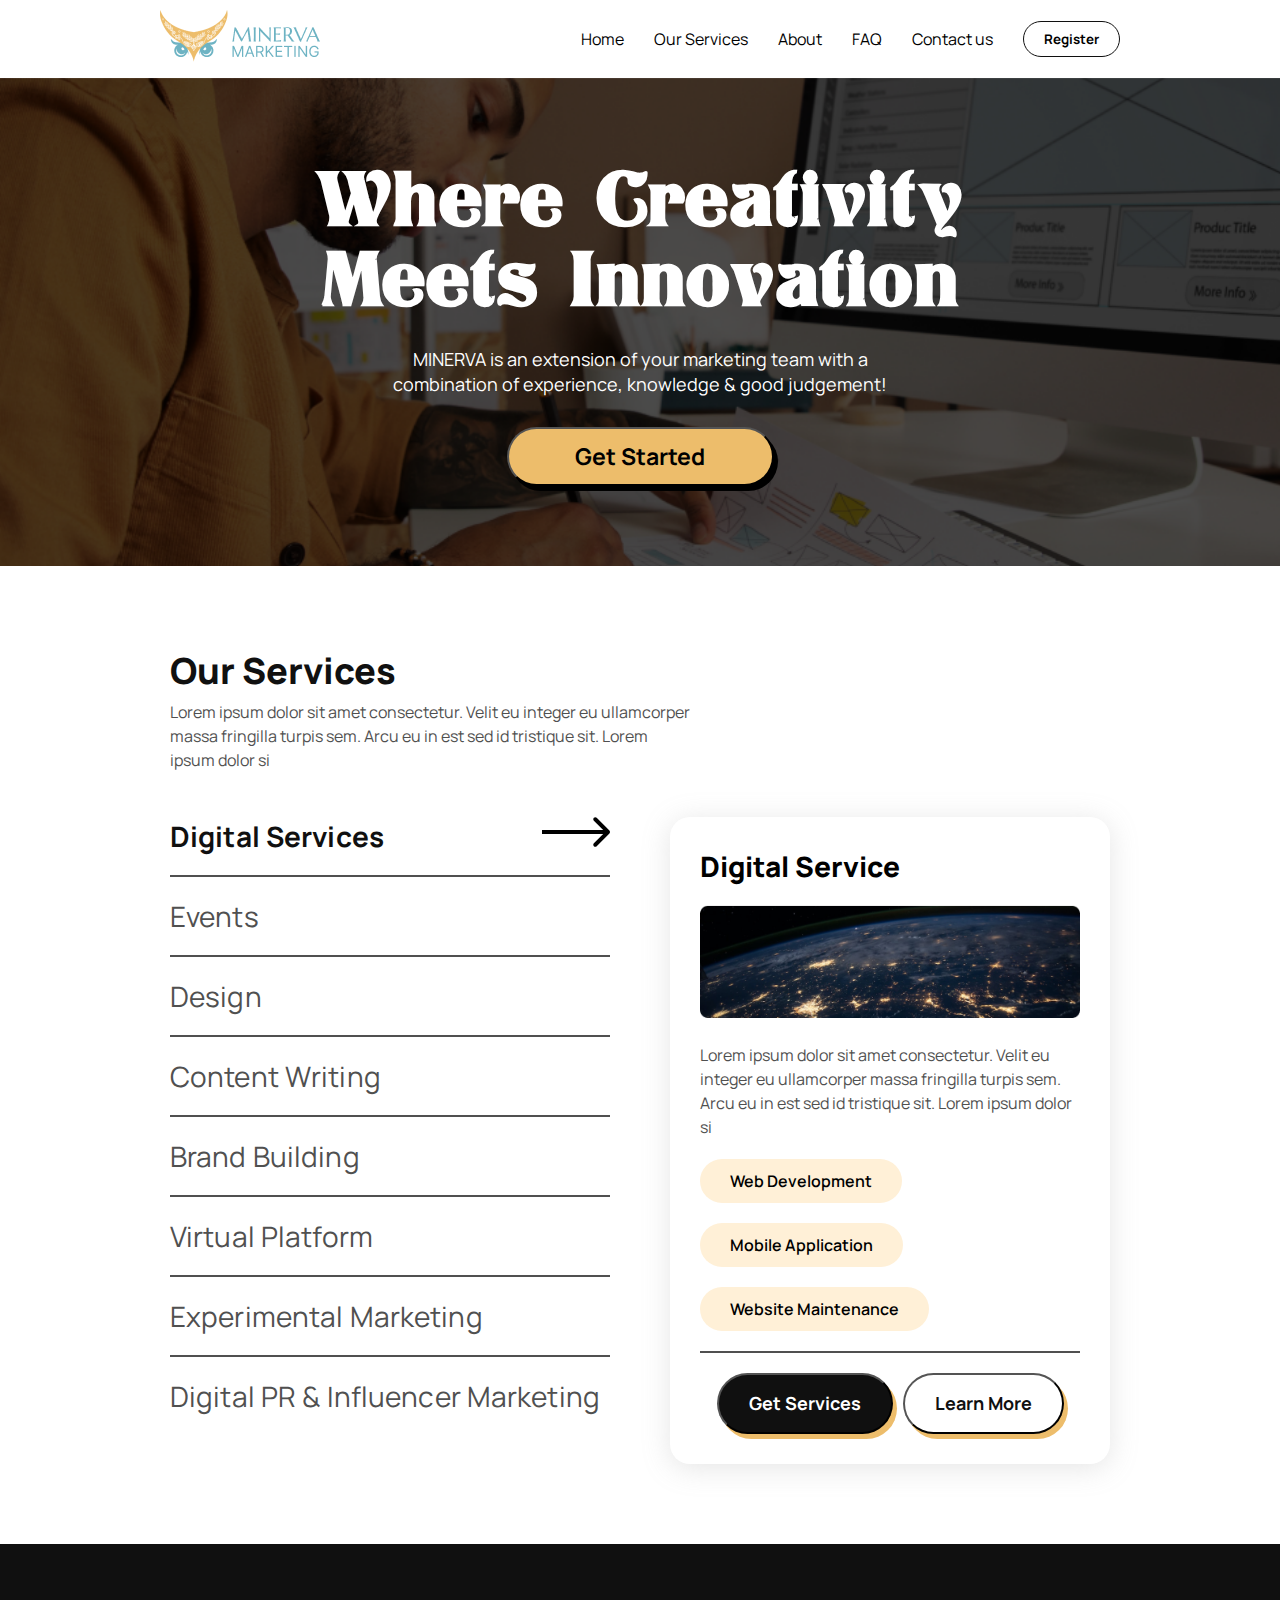
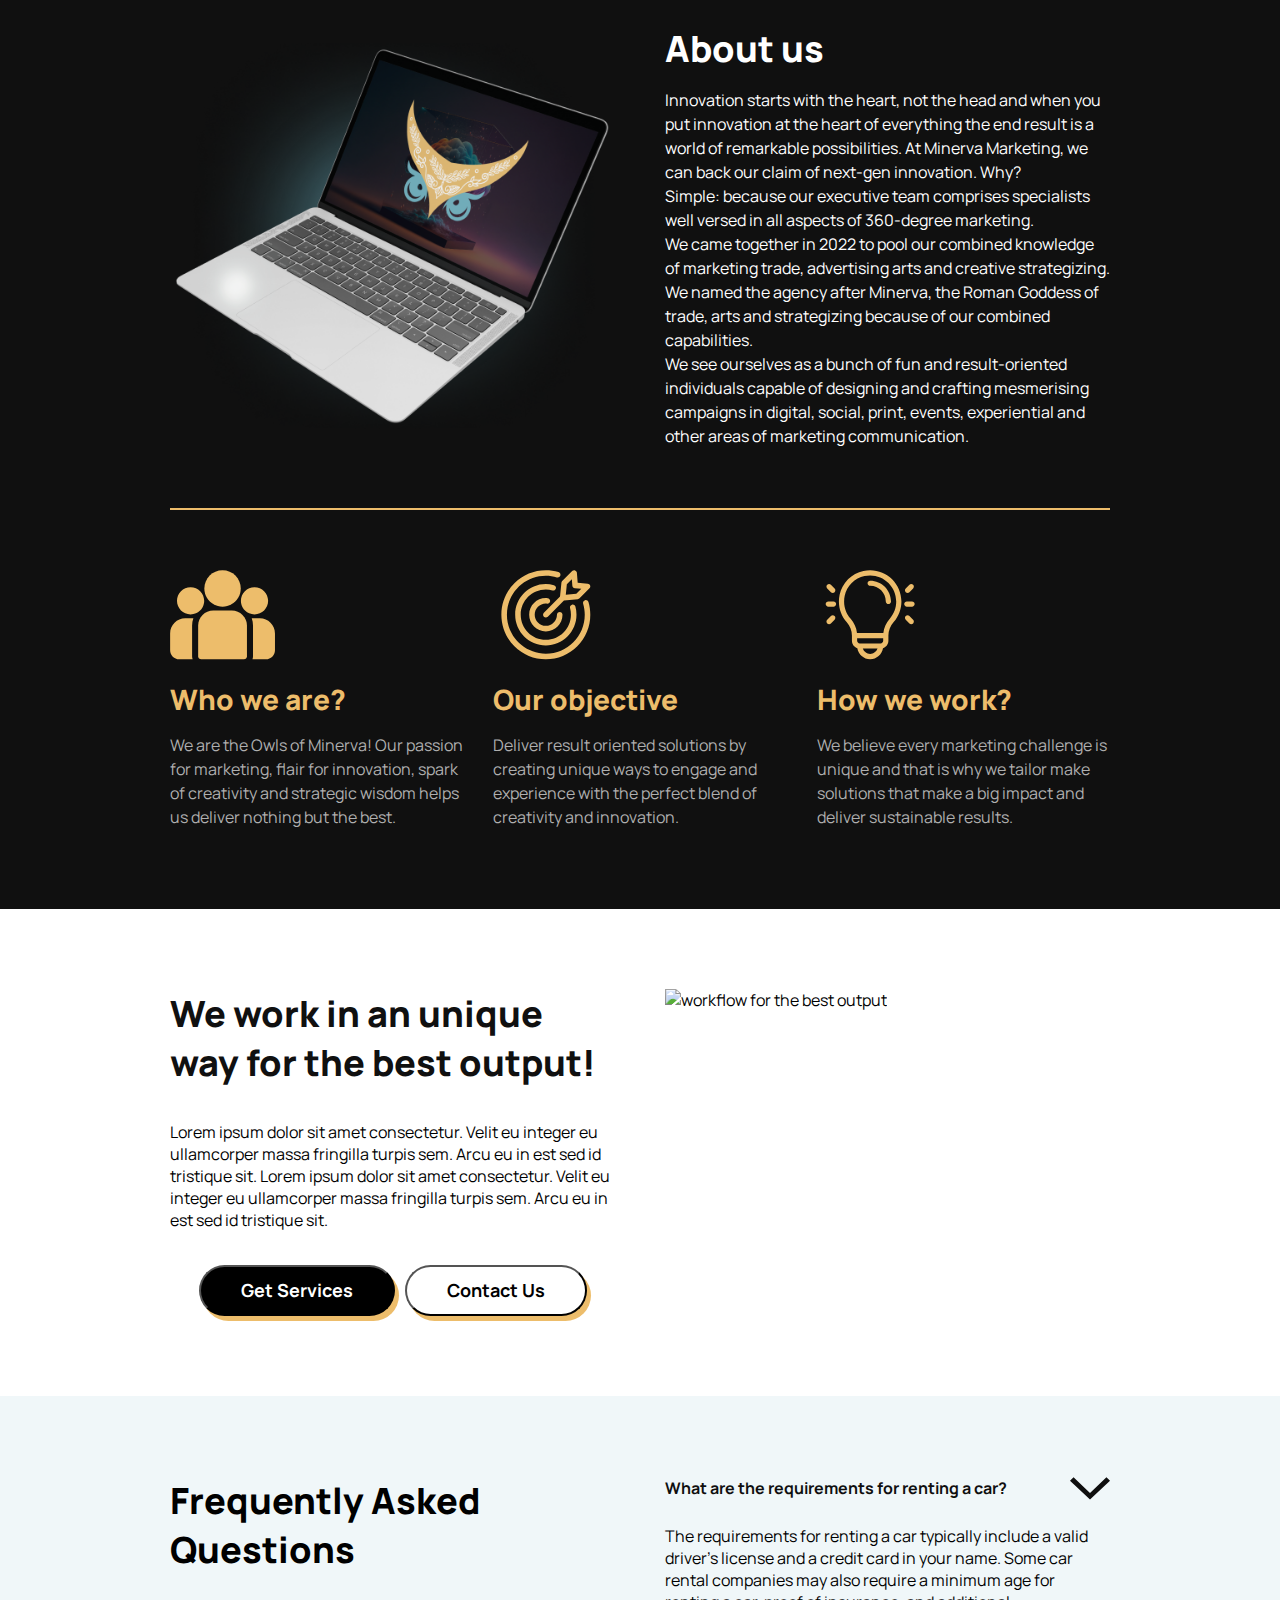
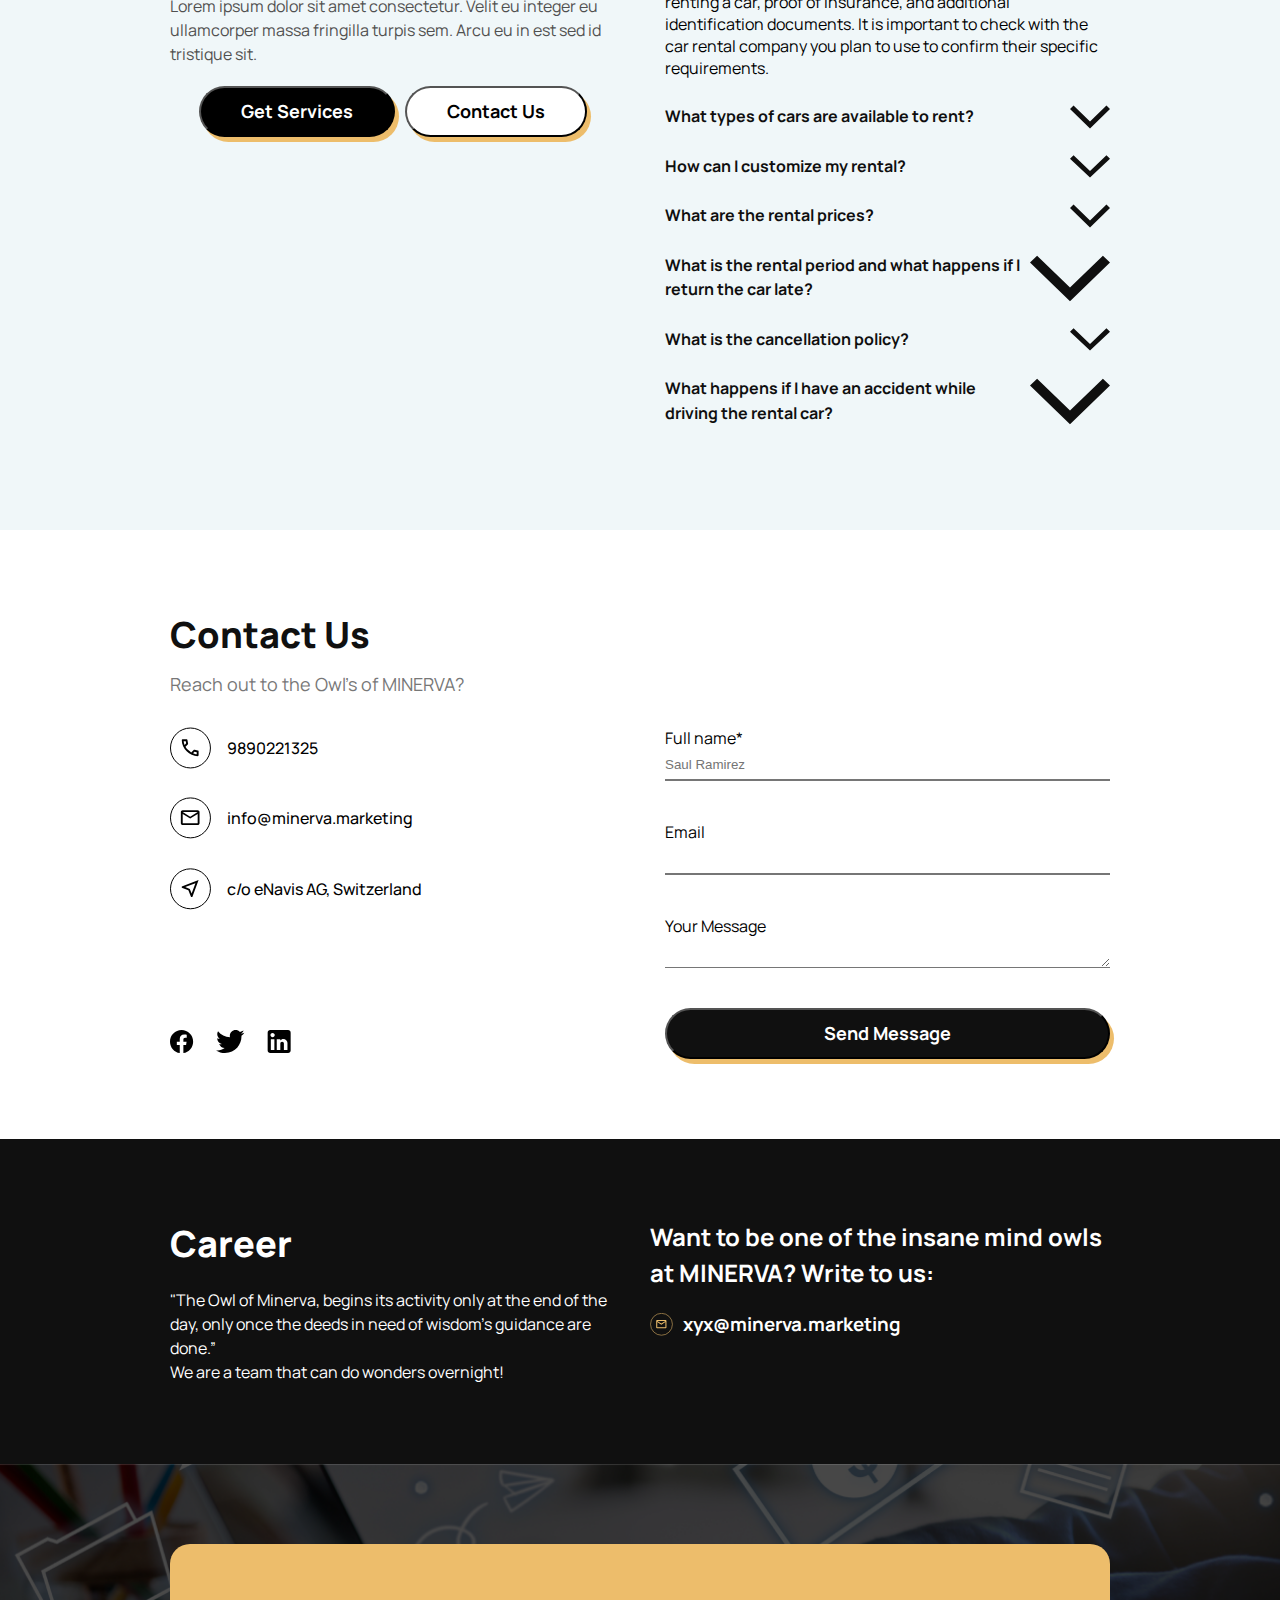
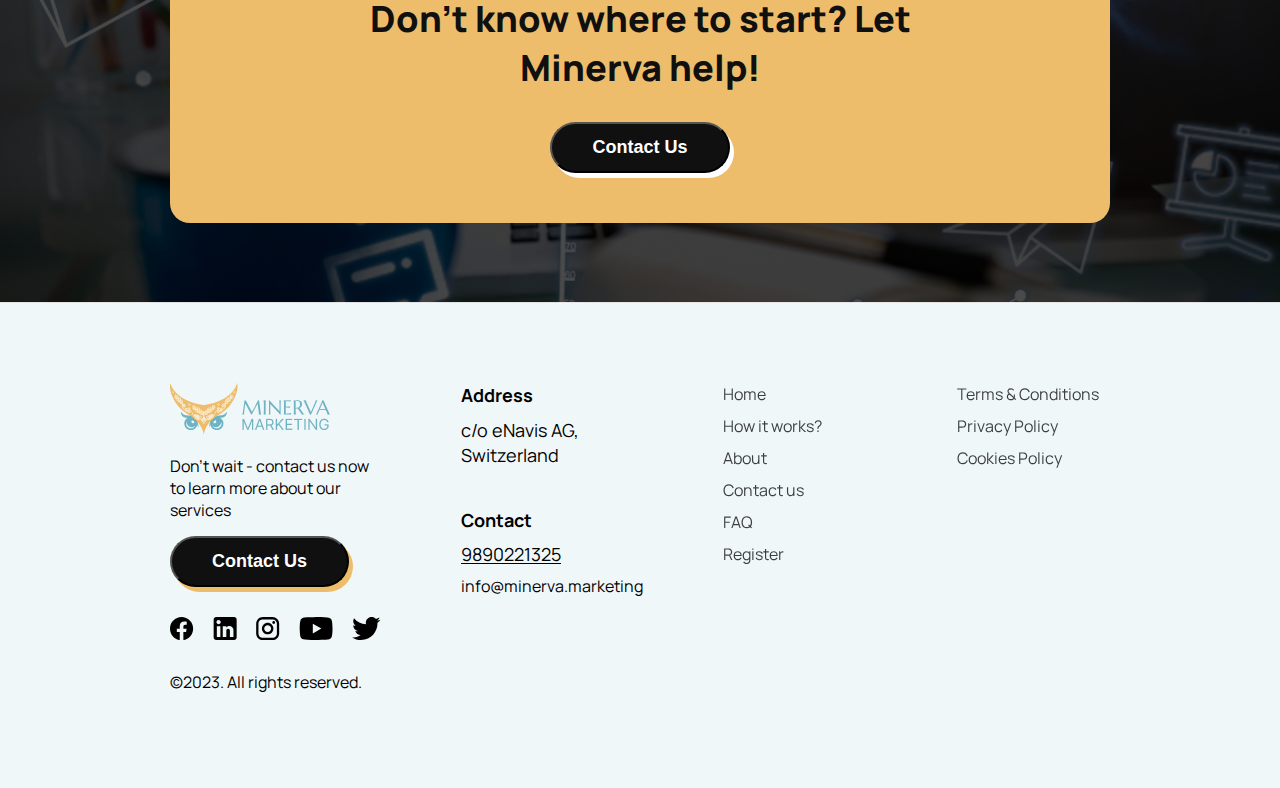
==== commit 41c9e009: "added contentpage and other pages responsiveness" ====
--- a/index.html
+++ b/index.html
@@ -56,7 +56,7 @@
   </div>
 
   <!-- Services section done -->
-  <div class="services-section">
+  <div class="services-section container">
     <div class="services-main">
       <div>
         <h1>Our Services</h1>
@@ -208,9 +208,9 @@
           eu in est sed id tristique sit. Lorem ipsum dolor sit amet consectetur. Velit eu integer eu ullamcorper
           massa fringilla turpis sem. Arcu eu in est sed id tristique sit.</p>
       </div>
-      <div class="Com-btn">
-        <button class="Com-btn1">Get Services</button>
-        <button class="Com-btn2">Contact Us</button>
+      <div class="com-btn">
+        <button class="com-btn1">Get Services</button>
+        <button class="com-btn2">Contact Us</button>
       </div>
     </div>
     <div class="communication-image">
@@ -226,9 +226,9 @@
         <h1>Frequently Asked Questions</h1>
         <p>Lorem ipsum dolor sit amet consectetur. Velit eu integer eu ullamcorper massa fringilla turpis sem. Arcu eu
           in est sed id tristique sit.</p>
-        <div class="Com-btn">
-          <button class="Com-btn1">Get Services</button>
-          <button class="Com-btn2">Contact Us</button>
+        <div class="com-btn">
+          <button class="com-btn1">Get Services</button>
+          <button class="com-btn2">Contact Us</button>
         </div>
       </div>
       <div class="questions">
--- a/global.css
+++ b/global.css
@@ -11,21 +11,19 @@
   background-position: center;
 }
 .hero {
-  padding: 20px;
+  padding: 80px 20px;
   max-width: 1760px;
   margin-left: auto;
   display: flex;
   justify-content: center;
   align-items: center;
-  font-family: Manrope;
+  font-family: 'Manrope';
   margin-right: auto;
   height: calc(80vh);
   background-image: url("/Public/images/hero-bg.png");
   background-repeat: no-repeat;
   background-size: cover;
   background-position: center;
-  display: flex;
-  justify-content: center;
 }
 .hero_content {
   max-width: 1024px;
@@ -58,7 +56,7 @@
   padding-right: 66.5px;
   padding-top: 10px;
   padding-bottom: 10px;
-  font-family: "Manrope";
+  font-family: "Manrope",sans-serif;
   font-style: normal;
   font-weight: 700;
   font-size: 23px;
@@ -80,10 +78,8 @@
   max-width: 1440px;
   background-color: #ffff;
   font-family: "Manrope", sans-serif;
-  margin-left: auto;
-  margin-right: auto;
-  padding-left: 20px;
-  padding-right: 20px;
+  padding-top: 80px;
+  padding-bottom: 80px;
 }
 .services-main {
   width: 100%;
@@ -105,8 +101,6 @@
 }
 .services-main p {
   max-width: 520px;
-  margin-top: 0px;
-  margin-bottom: 0px;
   font-family: "Manrope", sans-serif;
   font-style: normal;
   font-weight: 400;
@@ -125,6 +119,7 @@
   display: flex;
   justify-content: space-between;
   margin-bottom: 20px;
+  
 }
 .digital-services1 h2 {
   font-family: "Manrope", sans-serif;
@@ -229,7 +224,7 @@
 .btn-1 {
   background-color: #101010;
   color: #ffff;
-  padding: 15px 85.5px 15px 85.5px;
+  padding: 15px 30px;
   box-shadow: 4px 5px 0px #edbd6b;
   border-radius: 40px;
   font-family: "Manrope", sans-serif;
@@ -309,6 +304,10 @@
   height: 100%;
   object-fit: contain;
 }
+.article-image img {
+  width: 100%;
+  height: auto;
+}
 .work {
   display: flex;
   flex-direction: column;
@@ -323,11 +322,15 @@
   line-height: 49px;
   color: #101010;
 }
-.Com-btn {
-  display: flex;
+.com-btn{
+  display: flex;
+  justify-content: center;
+  flex-wrap: wrap;
   gap: 10px;
-}
-.Com-btn button {
+  width: 100%;
+}
+
+.com-btn button {
   padding: 10px 40px;
   box-shadow: 4px 5px 0px #edbd6b;
   border-radius: 40px;
@@ -338,11 +341,11 @@
   line-height: 150%;
   text-align: center;
 }
-.Com-btn1 {
+.com-btn1 {
   background-color: #000000;
   color: #fff;
 }
-.Com-btn2 {
+.com-btn2 {
   background-color: #fff;
   color: #000000;
 }
@@ -483,10 +486,9 @@
 
 /* online-competition */
 .online-competition {
-  max-width: 1440px;
-  font-family: Manrope;
+    font-family: Manrope;
   margin: 0px auto;
-  padding: 80px 160px;
+  padding: 80px 20px;
   display: grid;
   grid-template-columns: repeat(2, 1fr);
   column-gap: 50px;
@@ -528,20 +530,18 @@
   background-repeat: no-repeat;
   background-size: cover;
   background-position: center;
-  padding: 80px 160px;
-  height: 540px;
+  height: 836px;
 }
 
 /* Costumer Impression */
 
 .customer {
-  max-width: 1440px;
   font-family: Manrope;
   margin: 0px auto;
-  padding: 80px 160px 80px 160px;
-  display: flex;
-  flex-direction: column;
-  gap: 70px;
+  padding: 80px 20px;
+  display: flex;
+  flex-direction: column;
+  gap: 40px;
   justify-content: center;
 }
 .impression-info {
@@ -617,7 +617,8 @@
 }
 .black-bg-hero {
   background-color: #00000094;
-  padding: 80px 160px;
+  width: 100%;
+  padding: 80px 20px;
   display: flex;
   flex-direction: column;
   gap: 50px;
@@ -646,7 +647,7 @@
   max-width: 1440px;
   background-color: #fff;
   margin: 0px auto;
-  padding: 80px 160px;
+  padding: 80px 20px;
   font-family: Manrope;
   display: flex;
   flex-direction: column;
@@ -730,7 +731,7 @@
   background-size: cover;
 }
 .content-writing-blogs-black-bg {
-  padding: 80px 160px 80px 160px;
+  padding: 80px 20px;
   display: flex;
   justify-content: center;
   gap: 20px;
@@ -740,7 +741,7 @@
 .content-writing-blogs-cards {
   max-width: 1120px;
   color: #ffffff;
-  display: flex;
+  display: grid;
   grid-template-columns: repeat(3, 1fr);
   column-gap: 20px;
 }
@@ -751,6 +752,7 @@
   gap: 15px;
   border-radius: 10px;
   background: rgba(0, 0, 0, 0.8);
+  margin-bottom: 12px;
 }
 .readmore {
   display: flex;
@@ -778,3 +780,20 @@
   line-height: 150%;
   color: #afafaf;
 }
+
+.design-section{
+  font-family: 'Manrope';
+  padding: 80px 20px;
+  display: flex;
+  flex-direction: column;
+  gap: 40px;
+  justify-content: center;
+  display: grid;
+  grid-template-columns: repeat(3,1fr);
+  gap: 20px;
+}
+.design-section-image img {
+  width: 100%;
+  height: 100%;
+  object-fit: contain;
+}--- a/common.css
+++ b/common.css
@@ -371,10 +371,9 @@
   /* digital services section */
   
   .digital-service {
-    max-width: 1440px;
-    margin: 0px auto 0px auto;
-    padding: 80px 160px 80px 160px;
-    font-family: Manrope;
+    margin: 0px auto;
+    padding: 80px 20px;
+    font-family: 'Manrope', sans-serif;
     display: flex;
     flex-direction: column;
     gap: 50px;
@@ -410,6 +409,7 @@
     display: flex;
     flex-direction: column;
     gap: 50px;
+    margin-bottom: 50px;
   }
   .services-section-2 {
     display: flex;
--- a/responsive.css
+++ b/responsive.css
@@ -1,7 +1,18 @@
 @media screen and (max-width: 1536px) {
   .services-section,
-  .about,.Communication-section,.faq-questions,.career,.help-wrapper,.container {
+  .about,
+  .Communication-section,
+  .faq-questions,
+  .career,
+  .help-wrapper,
+  .container {
     max-width: 1080px;
+  }
+  .hero{
+    height: auto;
+  }
+  .design-hero{
+    height: auto;
   }
 }
 @media screen and (max-width: 1280px) {
@@ -15,15 +26,25 @@
     font-size: 80px;
     line-height: 80px;
   }
-  .services-section,.about,.Communication-section,.faq-questions,.career,.contact-section,.help-wrapper,.container {
+  .services-section,
+  .about,
+  .Communication-section,
+  .faq-questions,
+  .career,
+  .contact-section,
+  .help-wrapper,
+  .container {
     max-width: 980px;
   }
 }
 @media screen and (max-width: 1024px) {
+  .hero{
+    height: auto;
+  }
   .digital-services-dropdown {
     display: flex;
   }
-  .footer-wrapper{
+  .footer-wrapper {
     gap: 50px;
     column-gap: 120px;
   }
@@ -37,13 +58,20 @@
     padding-left: 100px;
     padding-right: 100px;
   }
-  .Services-partition,.about-us,.career,.Communication-section,.faq-questions,.contactform-section {
+  .Services-partition,
+  .about-us,
+  .career,
+  .Communication-section,
+  .faq-questions,
+  .contactform-section,
+  .online-competition,.audience-services  {
     grid-template-columns: repeat(1, 1fr);
   }
-  .communication-image{
+  .communication-image {
     max-height: 285px;
   }
-  .about-aim,.footer-wrapper{
+  .about-aim,
+  .footer-wrapper,.impression-cards-container,.design-section,.content-writing-blogs-cards,.audience-cards-container{
     grid-template-columns: repeat(2, 1fr);
   }
   .Services-dropdown {
@@ -51,6 +79,36 @@
   }
   .card {
     padding: 25px;
+  }
+  .card h1 {
+    font-size: 27px;
+  }
+  .about-description h1 {
+    font-size: 33px;
+  }
+  .work h1,
+  .frequently h1,
+  .contact-header h1,
+  .owl-of-minerva h1,
+  .help-note h1,
+  .online-content h1,.audience-info h1 {
+    font-size: 28px;
+    line-height: 35px;
+  }
+  .online-content,.audience-info {
+    margin-bottom: 50px;
+  }
+  .impression-info h1{
+    line-height: normal;
+  }
+  .audience-cards-container div:nth-child(-n + 2) {
+    border: none;
+  }
+  .black-bg-hero h1{
+    font-size: 60px;
+  }
+  .design-hero{
+    height: 382px;
   }
 }
 @media screen and (max-width: 768px) {
@@ -65,23 +123,75 @@
     padding-left: 60px;
     padding-right: 60px;
   }
+  .services-main h1,.digital-services-header h1,.choose-us-main h1,.impression-info h1,.audience-info h1{
+    font-size: 32px;
+  }
+  .card h1 {
+    font-size: 25px;
+  }
+  .about-description h1 {
+    font-size: 30px;
+  }
+  .work h1,
+  .frequently h1,
+  .contact-header h1,
+  .owl-of-minerva h1,
+  .help-note h1,
+  .online-content h1 {
+    font-size: 28px;
+    line-height: 35px;
+  }
+  .digital-services-content{
+    display: block;
+  }
+  .services-section1,.audience-info{
+    margin-bottom: 20px;
+  }
+  .customer{
+    display: flex;
+  flex-direction: column;
+  gap: 40px;
+  }
+  .audience-cards-container div:nth-child(-n + 2) {
+    border: none;
+  }
+  .black-bg-hero h1{
+    font-size: 50px;
+  }
+  .black-bg-hero,.background-hero{
+   
+    display: flex;
+    gap: 30px;
+  }
+  .design-hero{
+    height: 293px;
+  }
 }
 @media screen and (max-width: 640px) {
-    .about-aim,.footer-wrapper{
-        grid-template-columns: repeat(1, 1fr);
-      }
+  .about-aim,
+  .footer-wrapper,.impression-cards-container,.design-section ,.content-writing-blogs-cards,.audience-cards-container{
+    grid-template-columns: repeat(1, 1fr);
+    row-gap: 20px;
+  }
   .hero_content {
     max-width: 450px;
   }
-  .hero p {
+  .black-bg-hero,.background-hero{
+    display: flex;
+    gap: 20px;
+  }
+  .hero p,
+  .bullets p {
     font-size: 16px;
-
     line-height: 24px;
   }
   .hero h1 {
     font-size: 42px;
     line-height: 42px;
   }
+  .black-bg-hero h1{
+    font-size: 43px;
+  }
   .content_nav {
     padding-left: 32px;
     padding-right: 32px;
@@ -89,7 +199,45 @@
   .card {
     padding: 20px;
   }
-}
-
-@media screen and (min-width: 1024px) {
-}
+  .services-main h1,.digital-services-header h1,.choose-us-main h1,.impression-info h1 {
+    font-size: 28px;
+  }
+  .card h1 {
+    font-size: 24px;
+  }
+  .btn-1,
+  .btn-2 {
+    width: 100%;
+  }
+  .btn-2 {
+    margin-top: 20px;
+  }
+  .about-description h1 {
+    font-size: 28px;
+  }
+  .work h1,
+  .frequently h1,
+  .contact-header h1,
+  .owl-of-minerva h1,
+  .help-note h1,
+  .online-content h1 {
+    font-size: 28px;
+    line-height: 35px;
+  }
+  .work,
+  .frequently,.audience-info {
+    margin-bottom: 50px;
+  }
+  .com-btn {
+    display: flex;
+    flex-direction: column;
+    gap: 20px;
+  }
+  .audience-cards-container div:nth-child(-n + 2) {
+    border: none;
+  }
+  .design-hero{
+    height: 275px;
+  }
+  
+}
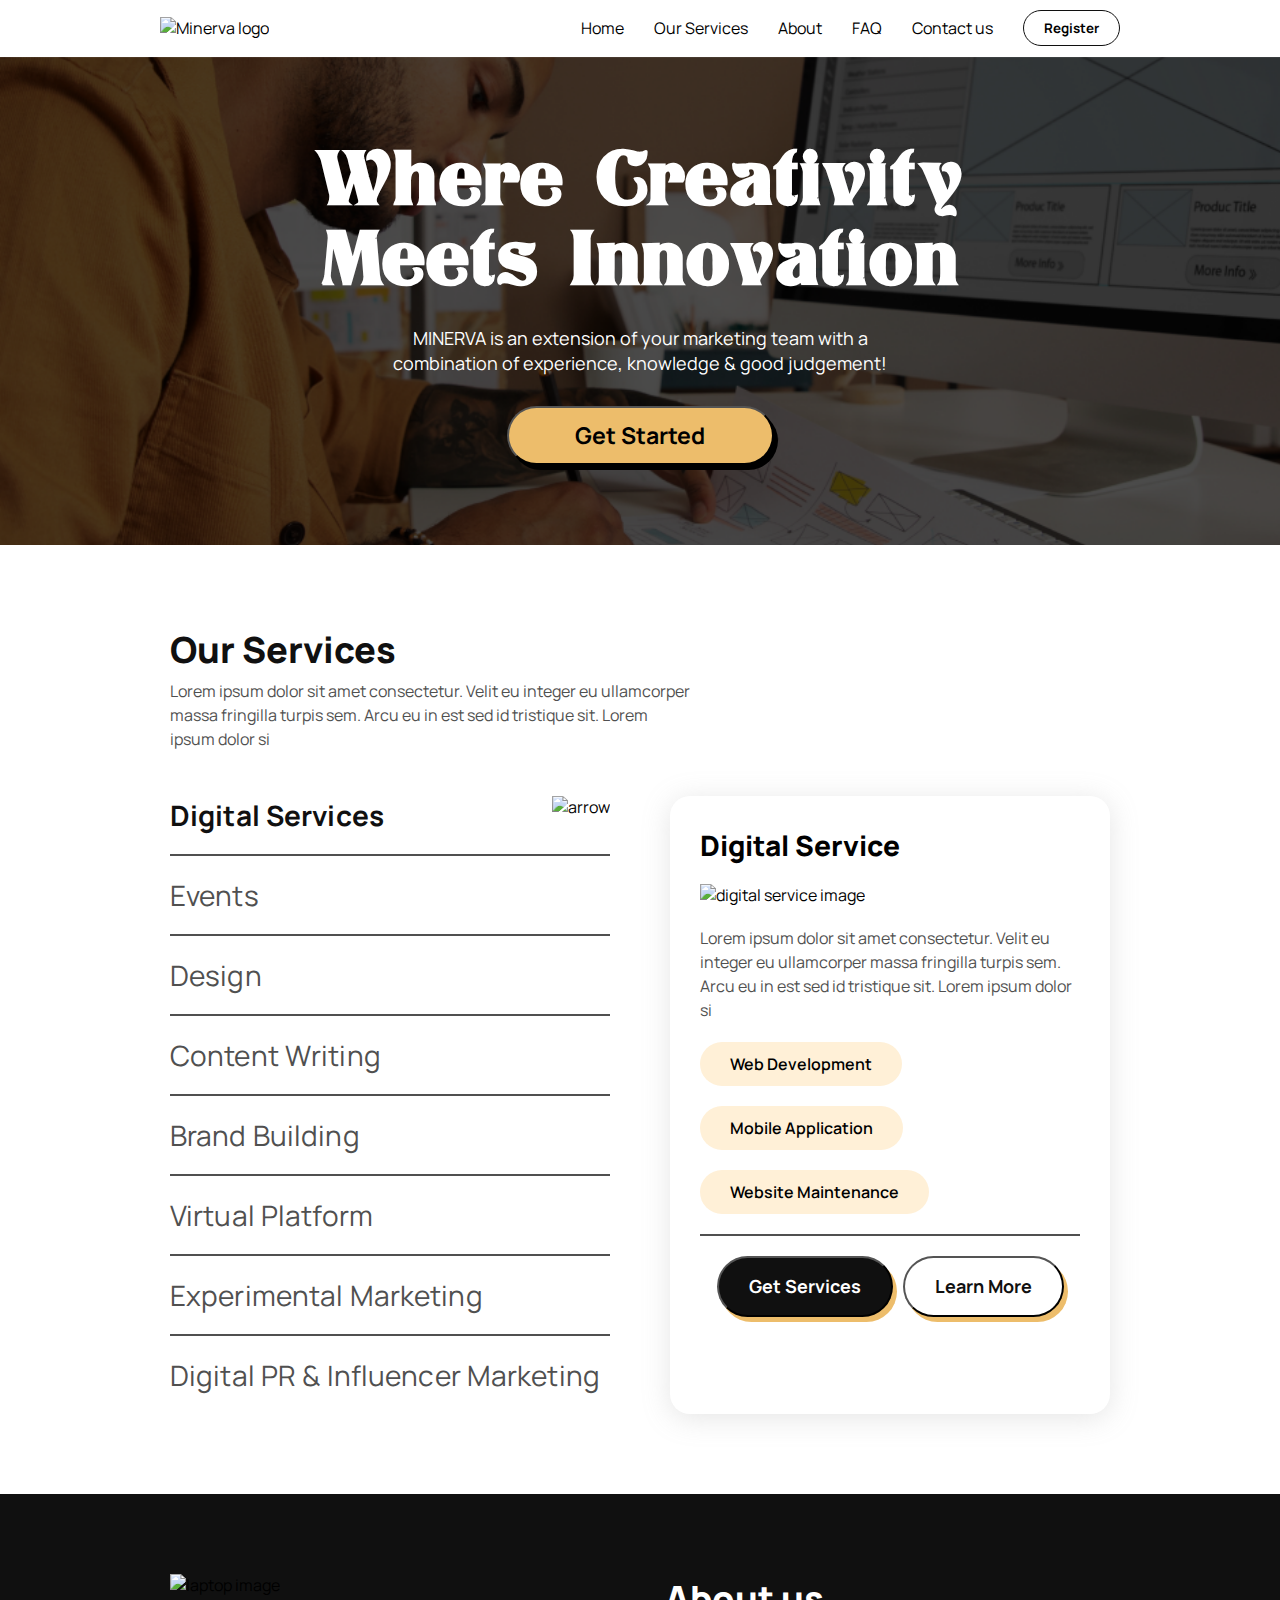
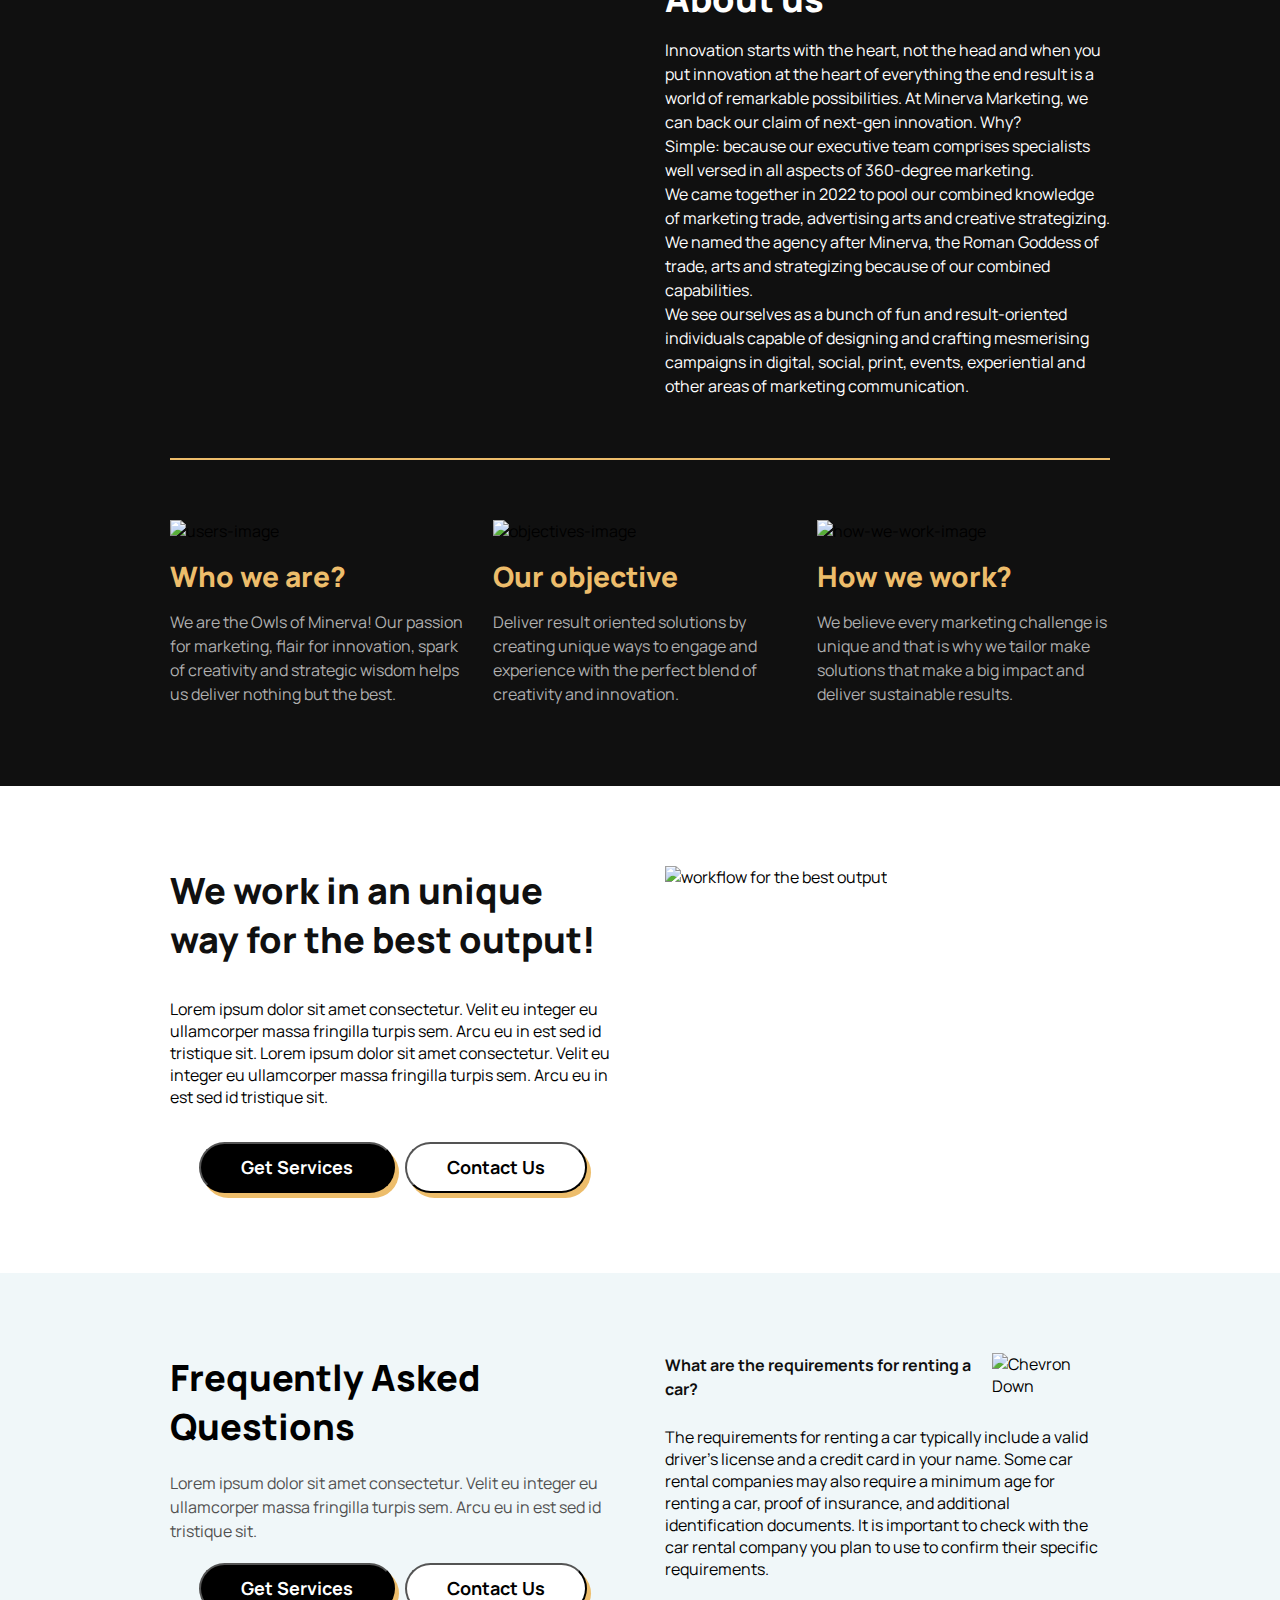
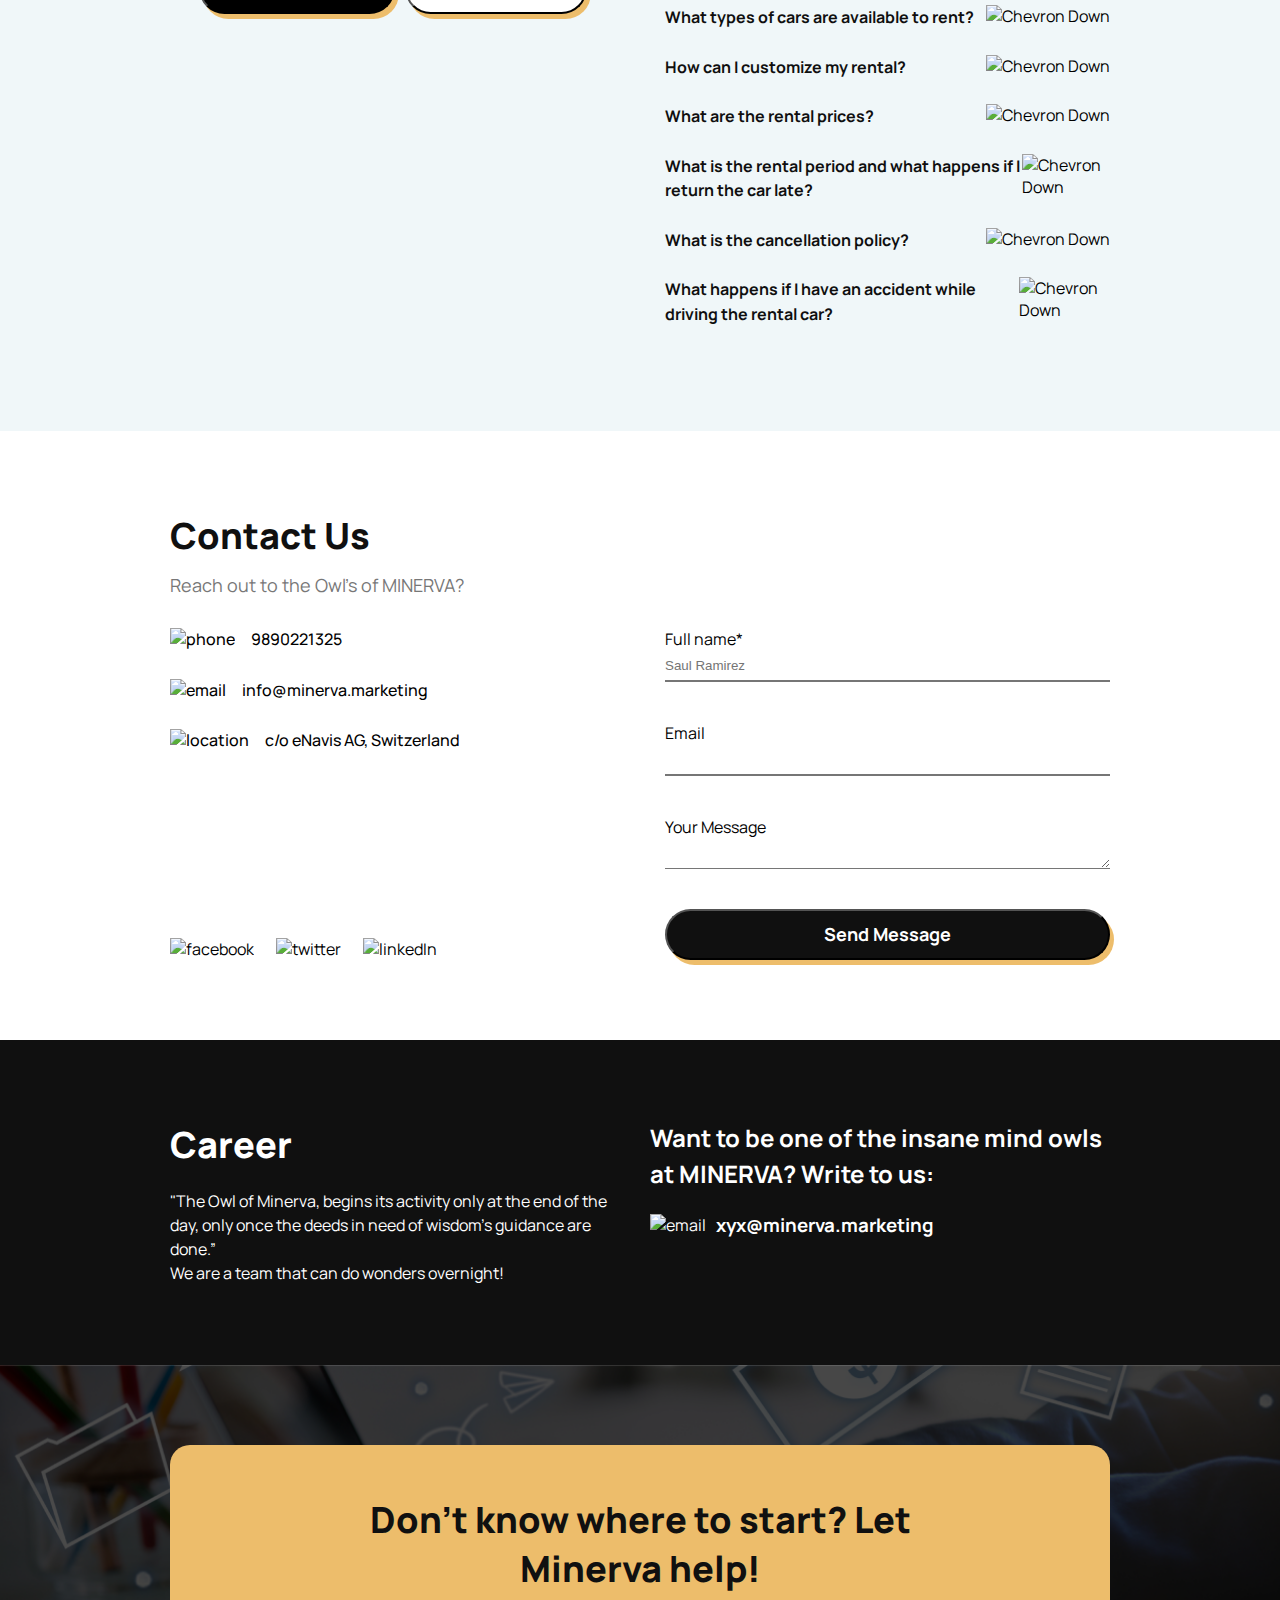
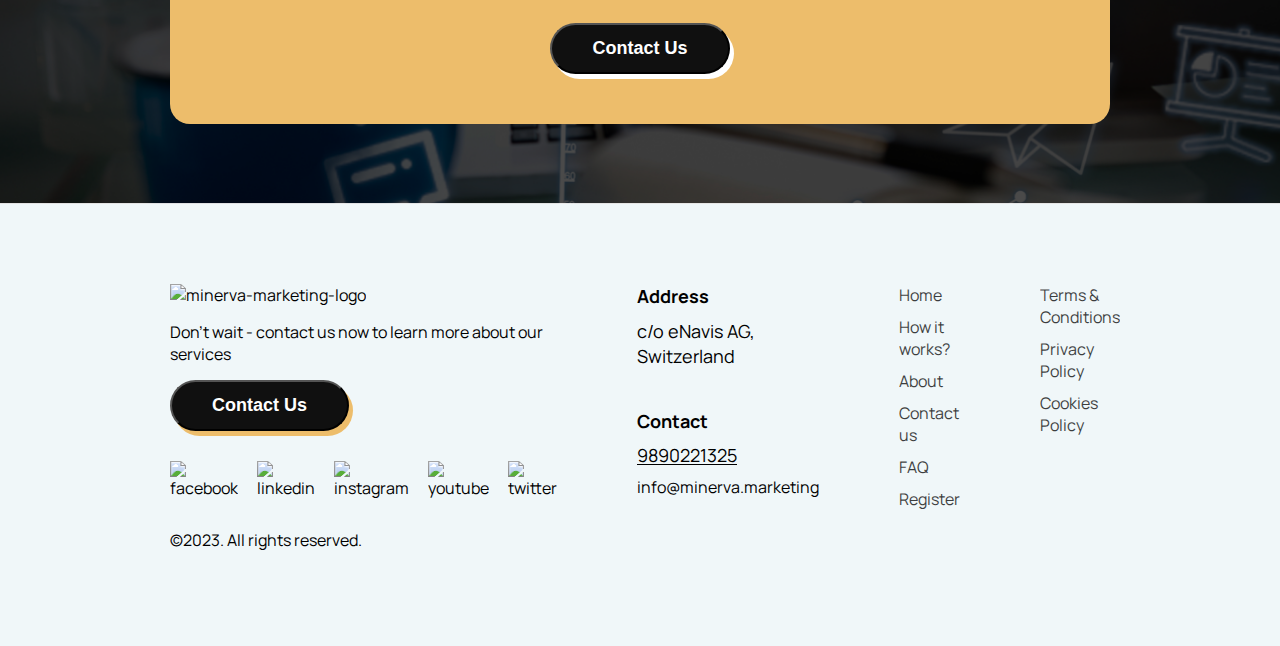
==== commit 85e735f3: "linked home page images from wordpress" ====
--- a/index.html
+++ b/index.html
@@ -20,7 +20,7 @@
     <div class="navbar">
       <div class="content_nav">
         <div>
-          <img src="/Public/images/Logo.png" alt="Minerve-marketing logo">
+          <img src="https://marketingminerva.com/wp-content/uploads/2023/06/logo.png" alt="Minerva logo">
         </div>
         <div class="nav_links">
           <ul class="nav_list">
@@ -33,7 +33,7 @@
           </ul>
         </div>
         <div class="hamburger">
-          <img src="Public/images/menu.png" alt="">
+          <img src="https://marketingminerva.com/wp-content/uploads/2023/06/menu-icon.svg" alt="">
         </div>
       </div>
     </div>
@@ -70,14 +70,14 @@
       </div>
       <div class="digital-services-dropdown">
         <p>Digital Services</p>
-        <img src="/Public/svgs/Chevron-down.svg" alt="Chevron" />
+        <img src="https://marketingminerva.com/wp-content/uploads/2023/06/chevron-down.svg" alt="Chevron" />
       </div>
       <div class="Services-partition">
         <div class="Services-dropdown">
           <div class="digital-services1">
             <h2>Digital Services</h2>
             <div>
-              <img src="/Public//svgs/Arrow-Icon.svg" alt="arrow">
+              <img src="https://marketingminerva.com/wp-content/uploads/2023/06/arrow-icon.svg" alt="arrow">
             </div>
           </div>
           <hr />
@@ -116,7 +116,7 @@
             <h1>Digital Service</h1>
           </div>
           <div class="digital-service-image">
-            <img src="/Public/images/space.png" alt="digital service image" />
+            <img src="https://marketingminerva.com/wp-content/uploads/2023/06/space.png" alt="digital service image" />
 
           </div>
           <p>
@@ -144,7 +144,7 @@
     <div class="about">
       <div class="about-us">
         <div class="about-us-image">
-          <img src="/Public/images/pcImg.png" alt="laptop image">
+          <img src="https://marketingminerva.com/wp-content/uploads/2023/06/pc-image.png" alt="laptop image">
 
         </div>
         <div class="about-description">
@@ -167,7 +167,7 @@
       <div class="about-aim">
         <div class="aim-card">
           <div>
-            <img src="Public/svgs/Icon-1.svg" alt="users-image">
+            <img src="https://marketingminerva.com/wp-content/uploads/2023/06/users.svg" alt="users-image">
           </div>
           <h1>Who we are?</h1>
           <div>
@@ -177,7 +177,7 @@
         </div>
         <div class="aim-card">
           <div>
-            <img src="Public/svgs/Icon-2.svg" alt="objectives-image">
+            <img src="https://marketingminerva.com/wp-content/uploads/2023/06/objective.svg" alt="objectives-image">
           </div>
           <h1>Our objective</h1>
           <div>
@@ -187,7 +187,7 @@
         </div>
         <div class="aim-card">
           <div>
-            <img src="Public/svgs/Icon-3.svg" alt="how-we-work-image">
+            <img src="https://marketingminerva.com/wp-content/uploads/2023/06/how-we-works.svg" alt="how-we-work-image">
           </div>
           <h1>How we work?</h1>
           <div>
@@ -214,7 +214,7 @@
       </div>
     </div>
     <div class="communication-image">
-      <img src="/public/images/communication-image.png" alt="workflow for the best output" />
+      <img src="https://marketingminerva.com/wp-content/uploads/2023/06/communication-image.png" alt="workflow for the best output" />
 
     </div>
   </div>
@@ -234,7 +234,7 @@
       <div class="questions">
         <div class="questions-list">
           <h4>What are the requirements for renting a car?</h4>
-          <img src="/Public/svgs/Chevron-down.svg" alt="Chevron Down" />
+          <img src="https://marketingminerva.com/wp-content/uploads/2023/06/chevron-down.svg" alt="Chevron Down" />
         </div>
         <p>The requirements for renting a car typically include a valid driver's license and a credit card in your
           name. Some car rental companies may also require a minimum age for renting a car, proof of insurance, and
@@ -243,27 +243,27 @@
 
         <div class="questions-list">
           <h4>What types of cars are available to rent?</h4>
-          <img src="/Public/svgs/Chevron-down.svg" alt="Chevron Down" />
+          <img src="https://marketingminerva.com/wp-content/uploads/2023/06/chevron-down.svg" alt="Chevron Down" />
         </div>
         <div class="questions-list">
           <h4>How can I customize my rental?</h4>
-          <img src="/Public/svgs/Chevron-down.svg" alt="Chevron Down" />
+          <img src="https://marketingminerva.com/wp-content/uploads/2023/06/chevron-down.svg" alt="Chevron Down" />
         </div>
         <div class="questions-list">
           <h4>What are the rental prices?</h4>
-          <img src="/Public/svgs/Chevron-down.svg" alt="Chevron Down" />
+          <img src="https://marketingminerva.com/wp-content/uploads/2023/06/chevron-down.svg" alt="Chevron Down" />
         </div>
         <div class="questions-list">
           <h4>What is the rental period and what happens if I return the car late?</h4>
-          <img src="/Public/svgs/Chevron-down.svg" alt="Chevron Down" />
+          <img src="https://marketingminerva.com/wp-content/uploads/2023/06/chevron-down.svg" alt="Chevron Down" />
         </div>
         <div class="questions-list">
           <h4>What is the cancellation policy?</h4>
-          <img src="/Public/svgs/Chevron-down.svg" alt="Chevron Down" />
+          <img src="https://marketingminerva.com/wp-content/uploads/2023/06/chevron-down.svg" alt="Chevron Down" />
         </div>
         <div class="questions-list">
           <h4>What happens if I have an accident while driving the rental car?</h4>
-          <img src="/Public/svgs/Chevron-down.svg" alt="Chevron Down" />
+          <img src="https://marketingminerva.com/wp-content/uploads/2023/06/chevron-down.svg" alt="Chevron Down" />
         </div>
       </div>
     </div>
@@ -279,27 +279,27 @@
       <div class="contact-info">
         <div class="contact-list">
           <div class="contact">
-            <img src="/Public/svgs/Phone-Icon.svg" alt="phone">
+            <img src="https://marketingminerva.com/wp-content/uploads/2023/06/phone-icon.svg" alt="phone">
             <p>9890221325​</p>
           </div>
           <div class="contact">
-            <img src="/Public/svgs/Email-Icon.svg" alt="email">
+            <img src="https://marketingminerva.com/wp-content/uploads/2023/06/email-icon.svg" alt="email">
             <p>info@minerva.marketing​​</p>
           </div>
           <div class="contact">
-            <img src="/Public/svgs/Location-Icon.svg" alt="location">
+            <img src="https://marketingminerva.com/wp-content/uploads/2023/06/location-icon.svg" alt="location">
             <p>c/o eNavis AG, Switzerland​</p>
           </div>
         </div>
         <div class="social-icons">
           <div>
-            <img src="Public/svgs/Facebook.svg" alt="facebook">
-          </div>
-          <div>
-            <img src="/Public/svgs/Twitter.svg" alt="twitter">
-          </div>
-          <div>
-            <img src="/Public/svgs/Linkedin.svg" alt="linkedIn">
+            <img src="https://marketingminerva.com/wp-content/uploads/2023/06/Facebook.svg" alt="facebook">
+          </div>
+          <div>
+            <img src="https://marketingminerva.com/wp-content/uploads/2023/06/twitter.svg" alt="twitter">
+          </div>
+          <div>
+            <img src="https://marketingminerva.com/wp-content/uploads/2023/06/linkedin.svg" alt="linkedIn">
           </div>
         </div>
       </div>
@@ -335,7 +335,7 @@
       <div class="contact-via-email">
         <h1>Want to be one of the insane mind owls at MINERVA? Write to us:</h1>
         <div class="mail-us">
-          <img src="/Public/svgs/Email.svg" alt="email">
+          <img src="https://marketingminerva.com/wp-content/uploads/2023/06/career-email.svg" alt="email">
           <h3> xyx@minerva.marketing​</h3>
         </div>
       </div>
@@ -352,19 +352,20 @@
   </div>
 
   <!-- Footer Section -->
-   <footer class="footer-section"> 
+  <footer class="footer-section">
     <div class="footer-wrapper container">
       <div class="footer-content">
         <div>
-          <img src="/Public/images/Logo.png" alt="minerva-marketing-logo">
-          <p>Don't wait - contact us now to learn more about our services</p>  <button class="help-btn">Contact Us</button>
+          <img src="https://marketingminerva.com/wp-content/uploads/2023/06/logo.png" alt="minerva-marketing-logo">
+          <p>Don't wait - contact us now to learn more about our services</p> <button class="help-btn">Contact
+            Us</button>
         </div>
         <div class="social-icon">
-          <img src="/Public/svgs/Facebook.svg" alt="facebook">
-          <img src="/Public/svgs/Linkedin.svg" alt="linkedin">
-          <img src="/Public/svgs/Instagram.svg" alt="instagram">
-          <img src="/Public/svgs/Youtube.svg" alt="youtube">
-          <img src="/Public/svgs/Twitter.svg" alt="twitter">
+          <img src="https://marketingminerva.com/wp-content/uploads/2023/06/Facebook.svg" alt="facebook">
+          <img src="https://marketingminerva.com/wp-content/uploads/2023/06/linkedin.svg" alt="linkedin">
+          <img src="https://marketingminerva.com/wp-content/uploads/2023/06/Instagram.svg" alt="instagram">
+          <img src="https://marketingminerva.com/wp-content/uploads/2023/06/youtube.svg" alt="youtube">
+          <img src="https://marketingminerva.com/wp-content/uploads/2023/06/twitter.svg" alt="twitter">
         </div>
         <div>
           <p>©2023. All rights reserved.</p>
@@ -376,9 +377,9 @@
           <p>c/o eNavis AG, Switzerland</p>
         </div>
         <div class="footer-contact">
-            <h1>Contact</h1>
-            <h4>9890221325</h4>
-            <p>info@minerva.marketing</p>
+          <h1>Contact</h1>
+          <h4>9890221325</h4>
+          <p>info@minerva.marketing</p>
         </div>
       </div>
       <div class="foot-list">
--- a/global.css
+++ b/global.css
@@ -17,7 +17,7 @@
   display: flex;
   justify-content: center;
   align-items: center;
-  font-family: 'Manrope';
+  font-family: "Manrope",sans-serif;
   margin-right: auto;
   height: calc(80vh);
   background-image: url("/Public/images/hero-bg.png");
@@ -464,12 +464,12 @@
 }
 .choose-us-main h1 {
   font-size: 36px;
-  font-family: Manrope;
+  font-family: "Manrope",sans-serif;
   font-weight: 800;
 }
 .choose-us-main p {
   font-size: 16px;
-  font-family: Manrope;
+  font-family: "Manrope",sans-serif;
   line-height: 150%;
 }
 
@@ -486,7 +486,7 @@
 
 /* online-competition */
 .online-competition {
-    font-family: Manrope;
+  font-family: "Manrope",sans-serif;
   margin: 0px auto;
   padding: 80px 20px;
   display: grid;
@@ -528,7 +528,7 @@
 .design-hero {
   background-image: url("/Public/images/design-hero-Image.png");
   background-repeat: no-repeat;
-  background-size: cover;
+  background-size: contain;
   background-position: center;
   height: 836px;
 }
@@ -536,7 +536,7 @@
 /* Costumer Impression */
 
 .customer {
-  font-family: Manrope;
+  font-family: "Manrope",sans-serif;
   margin: 0px auto;
   padding: 80px 20px;
   display: flex;
@@ -556,7 +556,7 @@
   line-height: 49px;
   text-align: center;
   font-size: 36px;
-  font-family: Manrope;
+  font-family: "Manrope",sans-serif;
   font-weight: 800;
   color: #101010;
 }
@@ -568,7 +568,7 @@
   line-height: 150%;
   color: #505050;
   text-align: center;
-  font-family: Manrope;
+  font-family: "Manrope",sans-serif;
 }
 .impression-cards-container {
   border-top: 1px solid #000000;
@@ -586,7 +586,7 @@
 .impression-cards h4 {
   font-style: normal;
   font-size: 21px;
-  font-family: Manrope;
+  font-family: "Manrope",sans-serif;
   font-weight: 800;
   line-height: 150%;
   color: #101010;
@@ -596,7 +596,7 @@
   font-weight: 400;
   font-size: 18px;
   line-height: 150%;
-  font-family: Manrope;
+  font-family: "Manrope",sans-serif;
   color: #505050;
 }
 .customer .buttons {
@@ -637,7 +637,7 @@
   font-style: normal;
   font-weight: 400;
   font-size: 16px;
-  font-family: Manrope;
+  font-family: "Manrope",sans-serif;
   line-height: 160%;
   color: #ffffff;
 }
@@ -647,8 +647,8 @@
   max-width: 1440px;
   background-color: #fff;
   margin: 0px auto;
-  padding: 80px 20px;
-  font-family: Manrope;
+  padding: 80px 20px;   
+   font-family: "Manrope",sans-serif;
   display: flex;
   flex-direction: column;
   gap: 70px;
@@ -669,7 +669,7 @@
 }
 .audience-info h1 {
   font-size: 36px;
-  font-family: Manrope;
+  font-family: "Manrope",sans-serif;
   font-weight: 800;
   line-height: 49px;
   font-style: normal;
@@ -678,7 +678,7 @@
 .audience-info p {
   color: #505050;
   font-size: 16px;
-  font-family: Manrope;
+  font-family: "Manrope",sans-serif;
   line-height: 150%;
 }
 .audience-image {
@@ -692,14 +692,14 @@
 }
 .audience-cards h4 {
   font-size: 24px;
-  font-family: Manrope;
+  font-family: "Manrope",sans-serif;
   font-weight: 800;
   line-height: 150%;
   color: #101010;
 }
 .audience-cards p {
   font-size: 18px;
-  font-family: Manrope;
+  font-family: "Manrope",sans-serif;
   line-height: 150%;
   color: #505050;
 }
@@ -758,31 +758,31 @@
   display: flex;
   gap: 10px;
   font-size: 18px;
-  font-family: Manrope;
+  font-family: "Manrope",sans-serif;
   line-height: 150%;
   color: #edbd6b;
 }
 .article-card h5 {
   font-size: 20px;
-  font-family: Manrope;
+  font-family: "Manrope",sans-serif;
   font-weight: 700;
   line-height: 130%;
 }
 .article-card p {
   font-size: 16px;
-  font-family: Manrope;
+  font-family: "Manrope",sans-serif;
   line-height: 150%;
   color: #afafaf;
 }
 .article {
   font-size: 16px;
-  font-family: Manrope;
+  font-family: "Manrope",sans-serif;
   line-height: 150%;
   color: #afafaf;
 }
 
 .design-section{
-  font-family: 'Manrope';
+  font-family: "Manrope",sans-serif;
   padding: 80px 20px;
   display: flex;
   flex-direction: column;
--- a/common.css
+++ b/common.css
@@ -53,7 +53,7 @@
     border-radius: 40px;
     background-color: transparent;
     border: 1px solid #101010;
-    font-family: "Manrope",sans-serif;
+    font-family: 'Manrope',sans-serif;
     font-weight: 700;
     line-height: 24px;
   }
@@ -388,7 +388,7 @@
   .digital-services-header h1 {
     font-style: normal;
     font-size: 36px;
-    font-family: Manrope;
+    font-family: "Manrope",sans-serif;
     font-weight: 800;
     color: #101010;
   }
@@ -396,7 +396,7 @@
     font-style: normal;
     color: #505050;
     font-size: 16px;
-    font-family: Manrope;
+    font-family: "Manrope",sans-serif;
     line-height: 150%;
   }
   .digital-services-content {
@@ -427,7 +427,7 @@
   .tickets h2{
     font-style: normal;
     font-size: 24px;
-font-family: Manrope;
+    font-family: "Manrope",sans-serif;
 font-weight: 800;
 line-height: 150%;
 color: #101010;
@@ -435,10 +435,19 @@
   .tickets p{
     color: #505050;
 font-size: 16px;
-font-family: Manrope;
+font-family: "Manrope",sans-serif;
 line-height: 150%;
   }
   
   
-  
-  +  /* nav dropdown */
+  .nav-dropdown-list button{
+    padding: 5px 20px;
+    background: white;
+    text-align: center;
+font-size: 16px;
+font-family: "Manrope",sans-serif;
+font-weight: 700;
+line-height: 150%;
+
+  }--- a/responsive.css
+++ b/responsive.css
@@ -12,7 +12,7 @@
     height: auto;
   }
   .design-hero{
-    height: auto;
+    height: 568px;
   }
 }
 @media screen and (max-width: 1280px) {
@@ -36,6 +36,9 @@
   .container {
     max-width: 980px;
   }
+  .design-hero{
+    height: 418px;
+  }
 }
 @media screen and (max-width: 1024px) {
   .hero{
@@ -237,7 +240,7 @@
     border: none;
   }
   .design-hero{
-    height: 275px;
+    height: 238px;
   }
   
 }
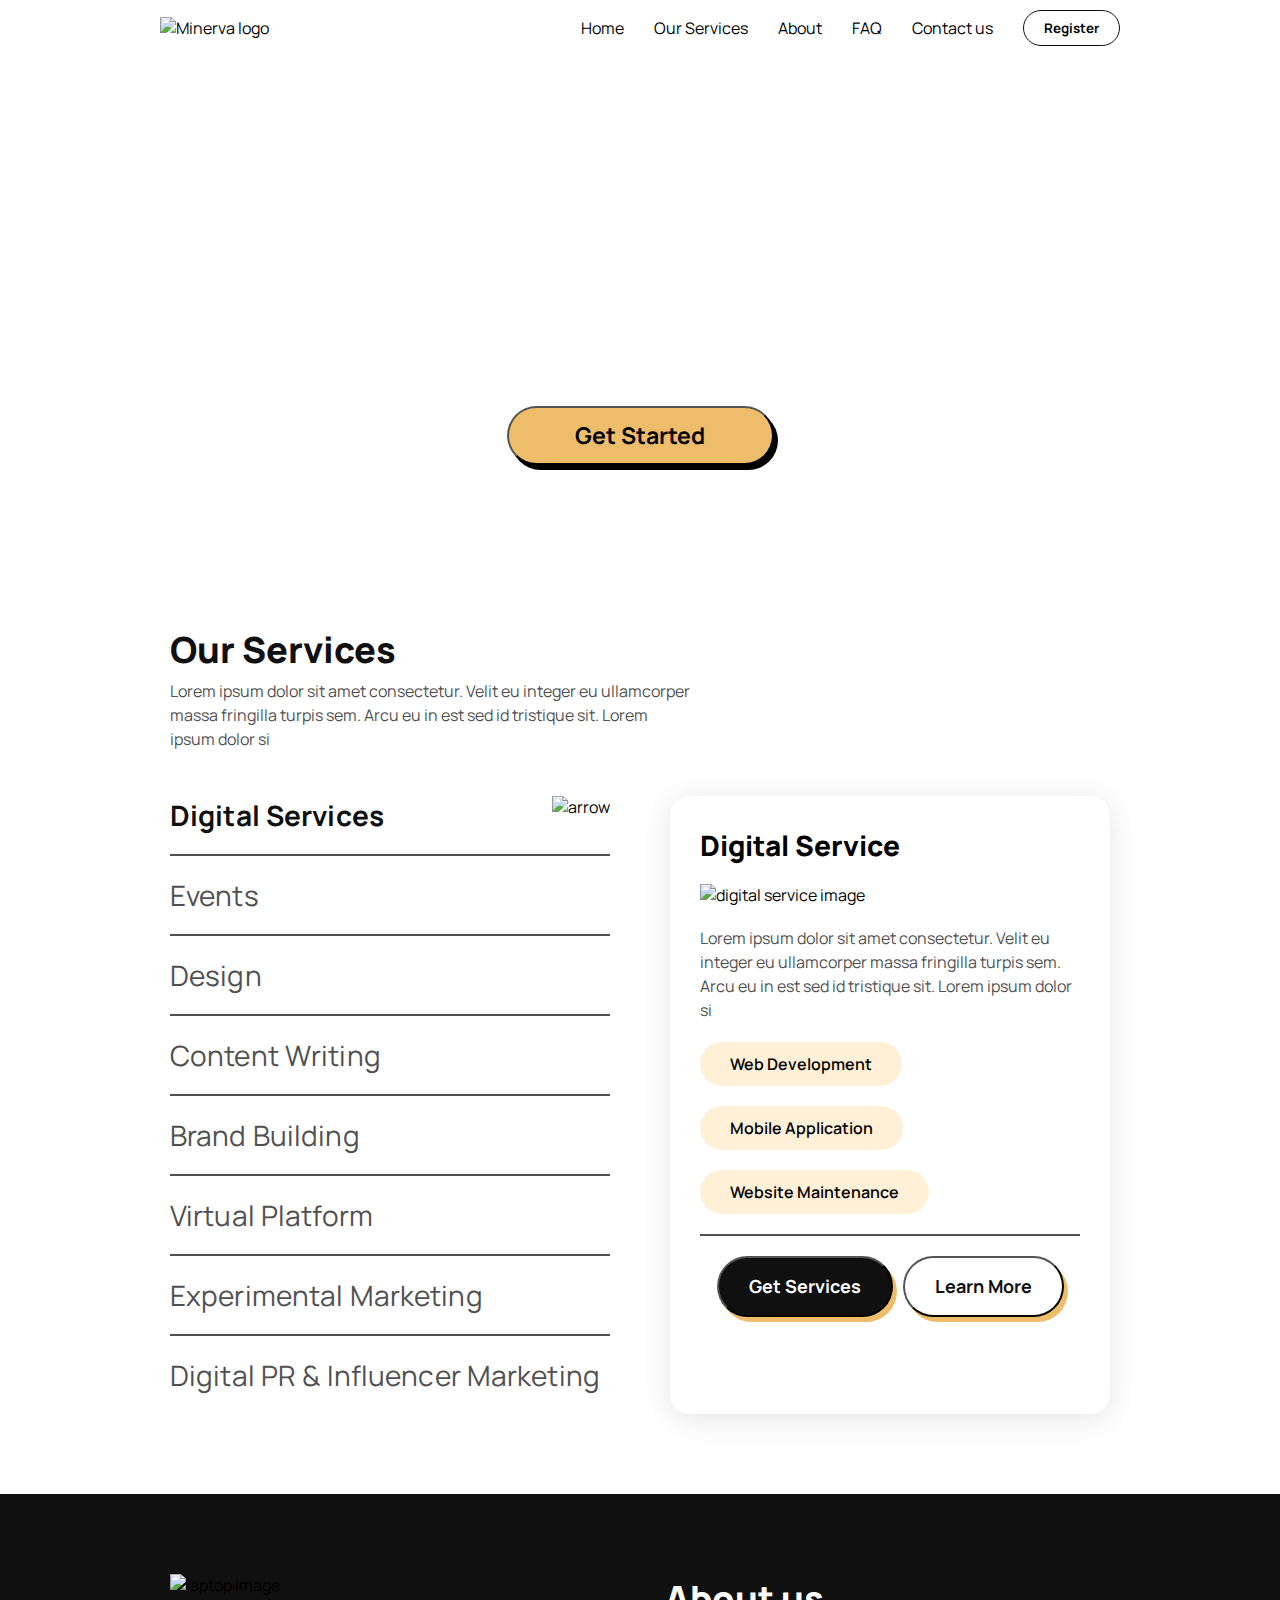
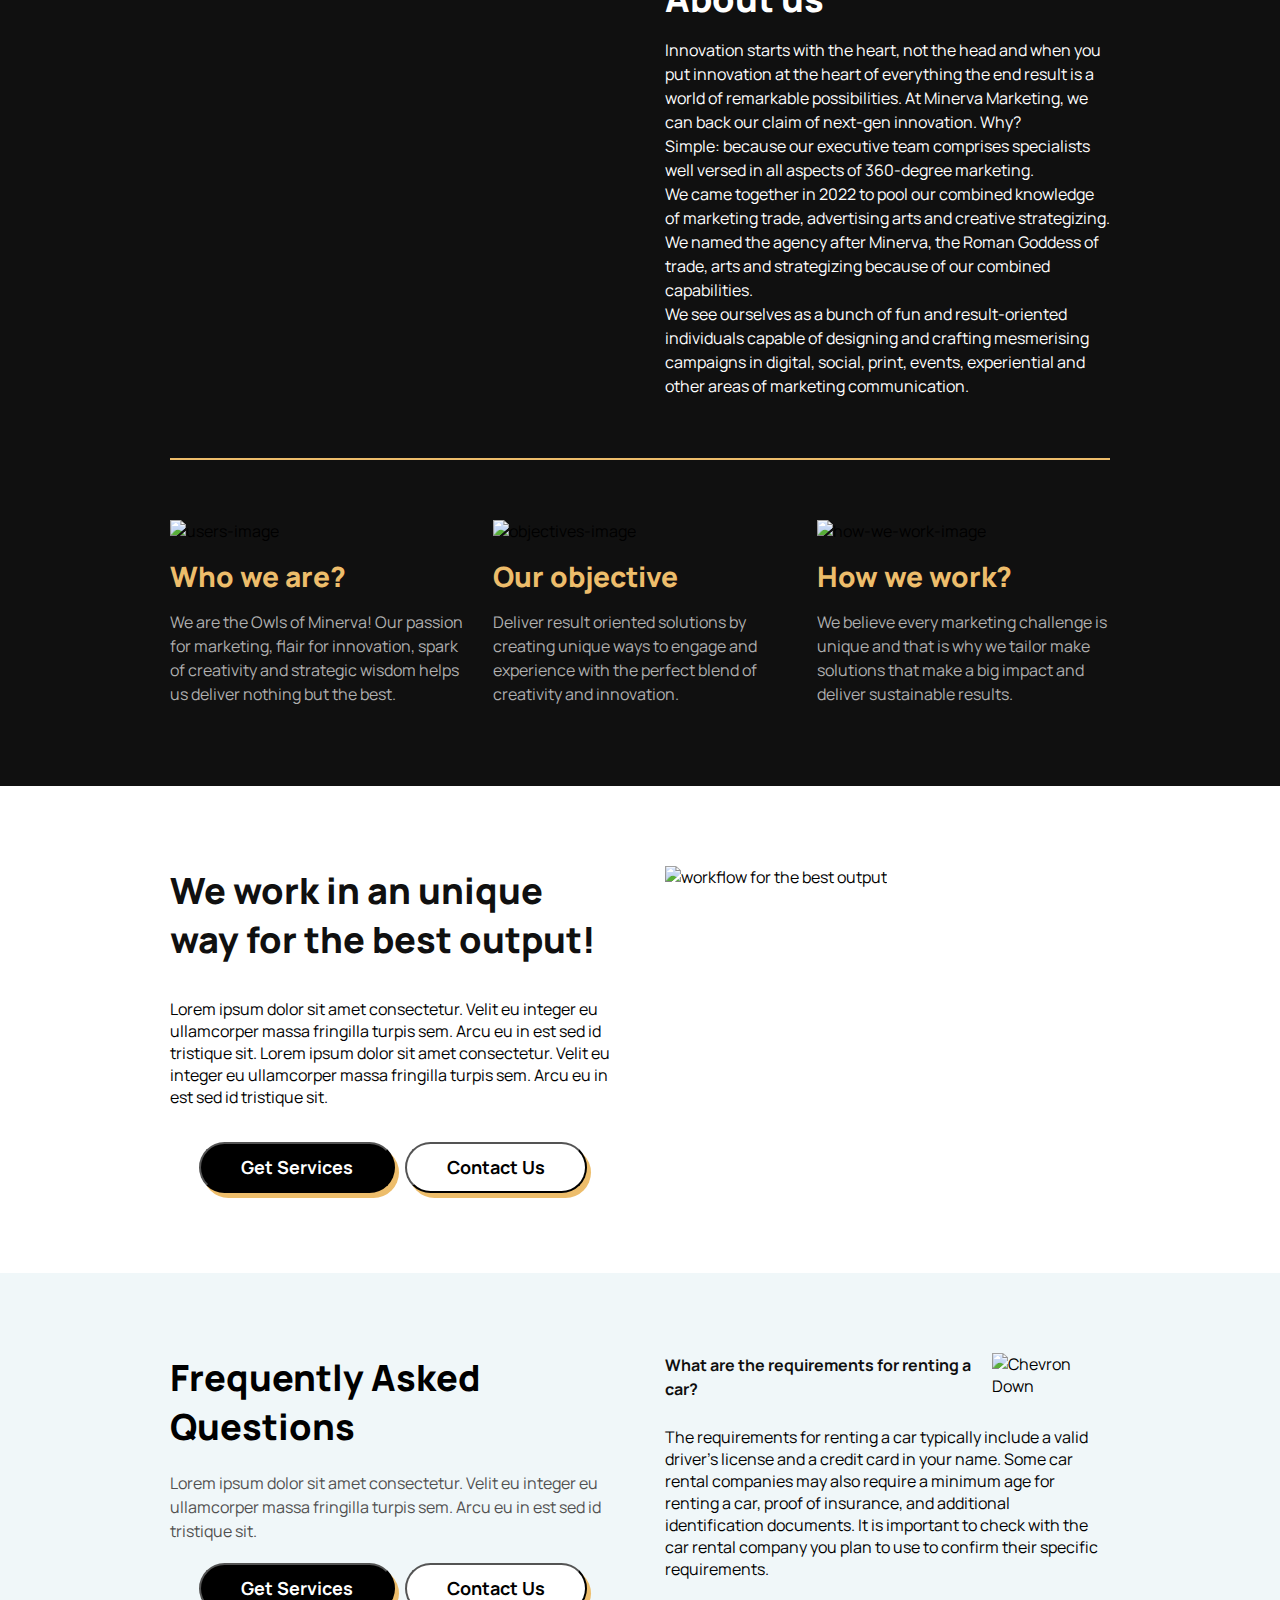
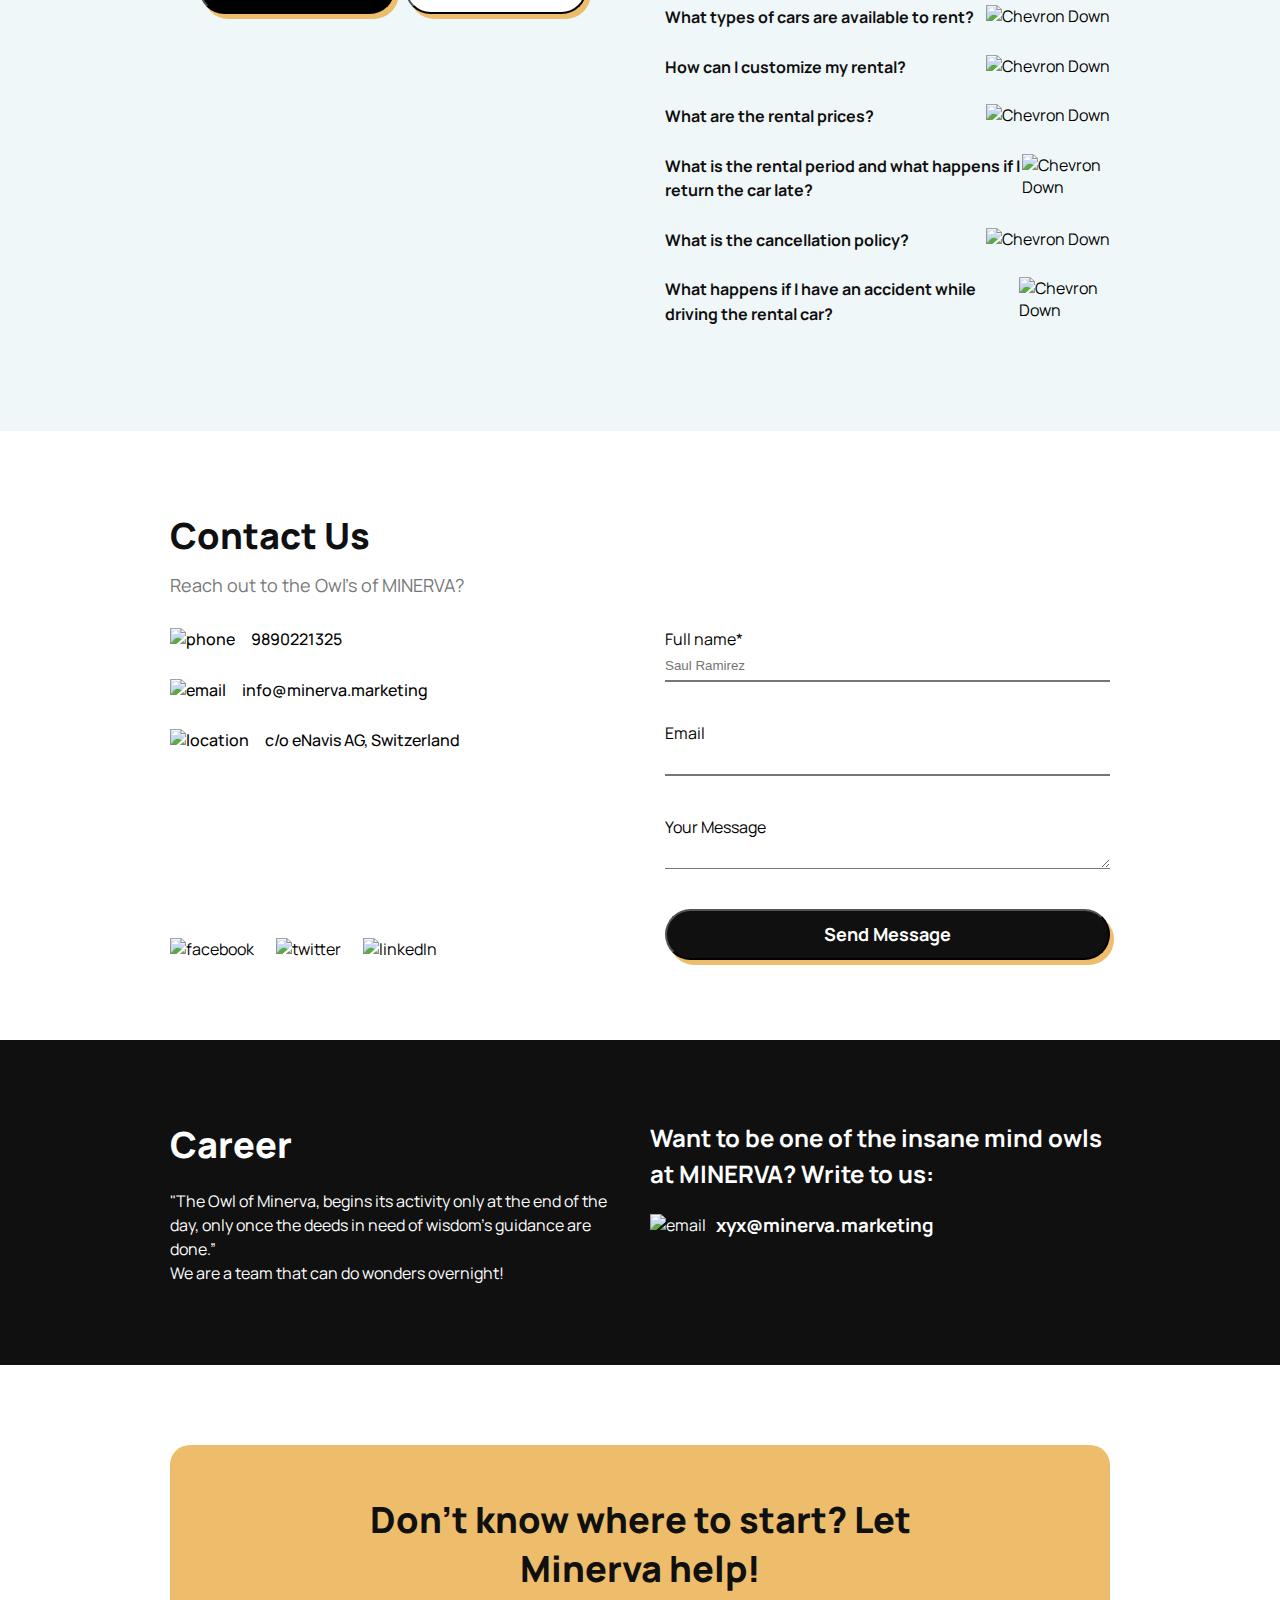
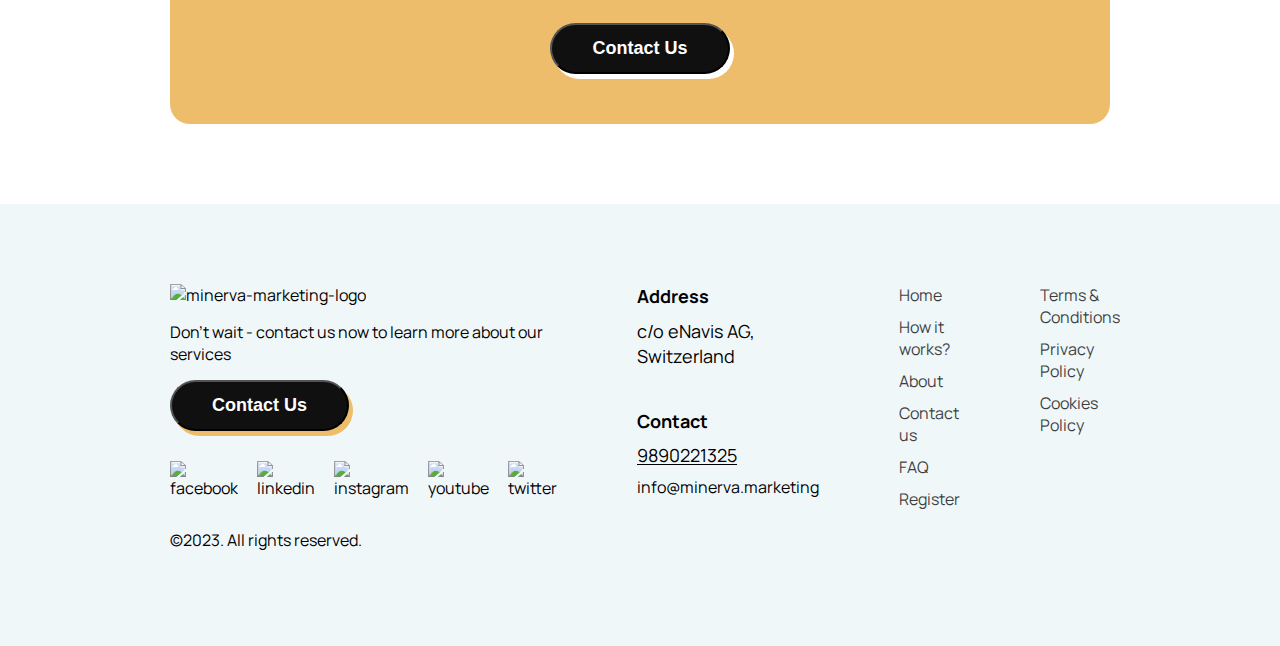
==== commit ca851b85: "Added images" ====
--- a/index.html
+++ b/index.html
@@ -270,7 +270,7 @@
   </div>
 
   <!-- Contact Form done -->
-  <div class="contact-section">
+  <div class="contact-section container">
     <div class="contact-header">
       <h1>Contact Us</h1>
       <p>Reach out to the Owl’s of MINERVA?​</p>
--- a/global.css
+++ b/global.css
@@ -5,7 +5,7 @@
 
 /* home page Hero section */
 .hero-section {
-  background-image: url("/Public/images/hero-bg.png");
+  background-image: url("https://marketingminerva.com/wp-content/uploads/2023/06/hero-bg.png");
   background-repeat: no-repeat;
   background-size: cover;
   background-position: center;
@@ -20,10 +20,6 @@
   font-family: "Manrope",sans-serif;
   margin-right: auto;
   height: calc(80vh);
-  background-image: url("/Public/images/hero-bg.png");
-  background-repeat: no-repeat;
-  background-size: cover;
-  background-position: center;
 }
 .hero_content {
   max-width: 1024px;
@@ -111,6 +107,52 @@
 .Services-partition hr {
   border: 1px solid #505050;
 }
+/* digital services
+ */
+ .digital-services-hero {
+  /* this image is not from wordpress */
+  background-image: url("https://plus.unsplash.com/premium_photo-1686199460828-9ce114452f57?ixlib=rb-4.0.3&ixid=M3wxMjA3fDB8MHxwaG90by1wYWdlfHx8fGVufDB8fHx8fA%3D%3D&auto=format&fit=crop&w=1332&q=80");
+  background-repeat: no-repeat;
+  background-size: cover;
+  background-position: center;
+}
+.digital-services-wrapper {
+  padding: 80px 20px;
+  max-width: 1760px;
+  margin-left: auto;
+  display: flex;
+  justify-content: center;
+  align-items: center;
+  font-family: "Manrope",sans-serif;
+  margin-right: auto;
+  height: calc(80vh);
+}
+.digital-service-content {
+  max-width: 1024px;
+  display: flex;
+  flex-direction: column;
+  align-items: center;
+  gap: 30px;
+}
+.digital-services-wrapper h1 {
+  font-size: 100px;
+  width: 100%;
+  text-align: center;
+  line-height: 100px;
+  font-family: "Titania", sans-serif;
+  color: #ffffff;
+}
+.digital-services-wrapper p {
+  font-family: "Manrope", sans-serif;
+  font-style: normal;
+  font-size: 18px;
+  margin: 0px auto 0px auto;
+  font-weight: 400;
+  line-height: 25px;
+  max-width: 558px;
+  text-align: center;
+  color: #ffffff;
+}
 .digital-services {
   display: flex;
   flex-direction: column;
@@ -476,12 +518,11 @@
 /* tech-Background */
 .tech-bg {
   max-width: 1760px;
-  padding: 170px 0px 170px 0px;
-  background-image: url("/Public/images/tech-bg.png");
+  padding: 170px 0px ;
+  background-image: url("https://marketingminerva.com/wp-content/uploads/2023/06/tech-bg.png");
   background-position: center;
   background-size: cover;
   background-repeat: no-repeat;
-  margin: 0px auto 0px auto;
 }
 
 /* online-competition */
@@ -526,7 +567,7 @@
 
 /* design page */
 .design-hero {
-  background-image: url("/Public/images/design-hero-Image.png");
+  background-image: url("https://marketingminerva.com/wp-content/uploads/2023/06/design-hero.png");
   background-repeat: no-repeat;
   background-size: contain;
   background-position: center;
@@ -610,7 +651,8 @@
   margin: 0px auto;
 }
 .background-hero {
-  background-image: url("/Public/images/space.png");
+  /* this image is also not imported from design */
+  background-image: url("https://marketingminerva.com/wp-content/uploads/2023/06/space.png");
   background-repeat: no-repeat;
   background-size: cover;
   background-position: center;
@@ -723,12 +765,13 @@
 
 /* <!-- Article News Product(ANP-Card) --> */
 .content-writing-blogs-bg {
-  max-width: 1760px;
-  margin: 0px auto;
-  background-image: url("/Public/images/space.png");
+  /* this image is also not imported from design */
+  background-image: url("https://marketingminerva.com/wp-content/uploads/2023/06/space.png");
   background-repeat: no-repeat;
   background-position: center;
   background-size: cover;
+  max-width: 1760px;
+  margin: 0px auto;
 }
 .content-writing-blogs-black-bg {
   padding: 80px 20px;
--- a/common.css
+++ b/common.css
@@ -193,7 +193,7 @@
 
   /* Help Section  */
 .help-section{
-    background-image: url("/Public/images/career-bg.png");
+    background-image: url("https://marketingminerva.com/wp-content/uploads/2023/06/career-bg.png");
     background-repeat: no-repeat;
     background-size: cover;
     background-position: center;
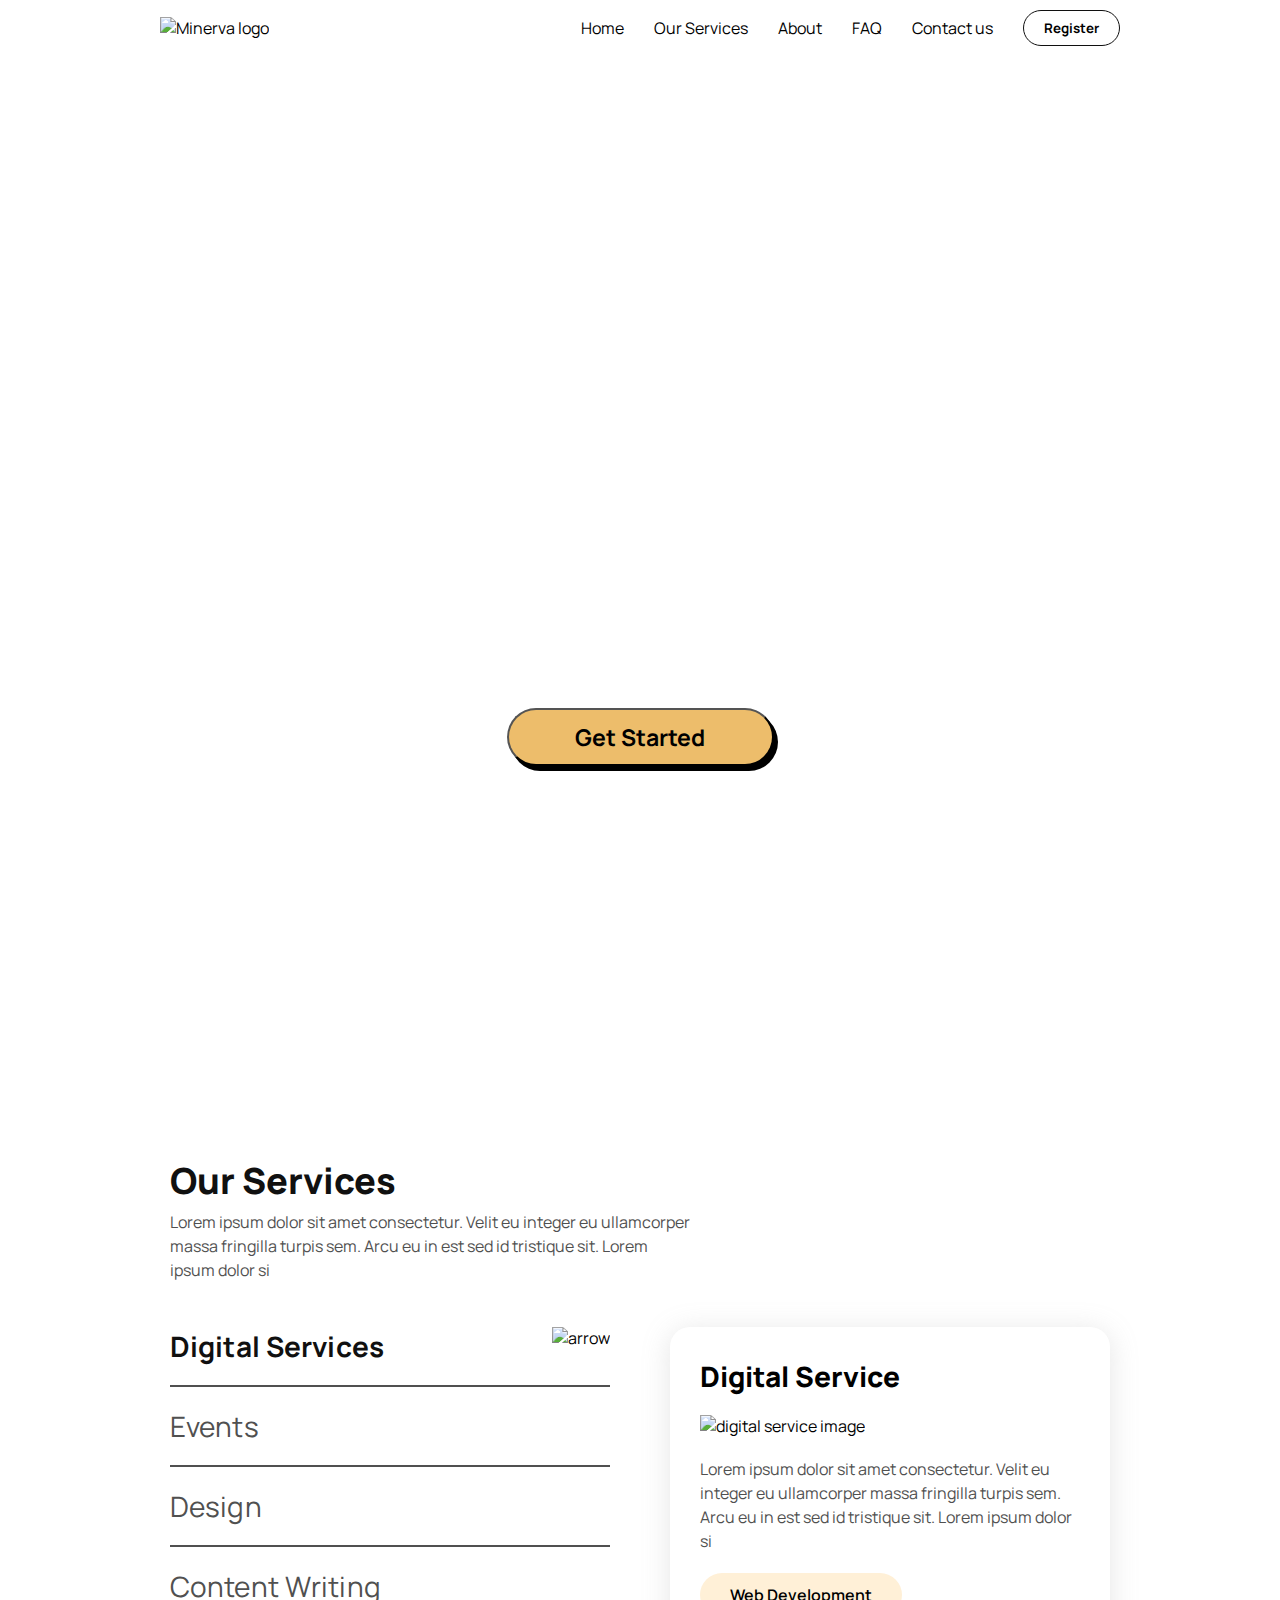
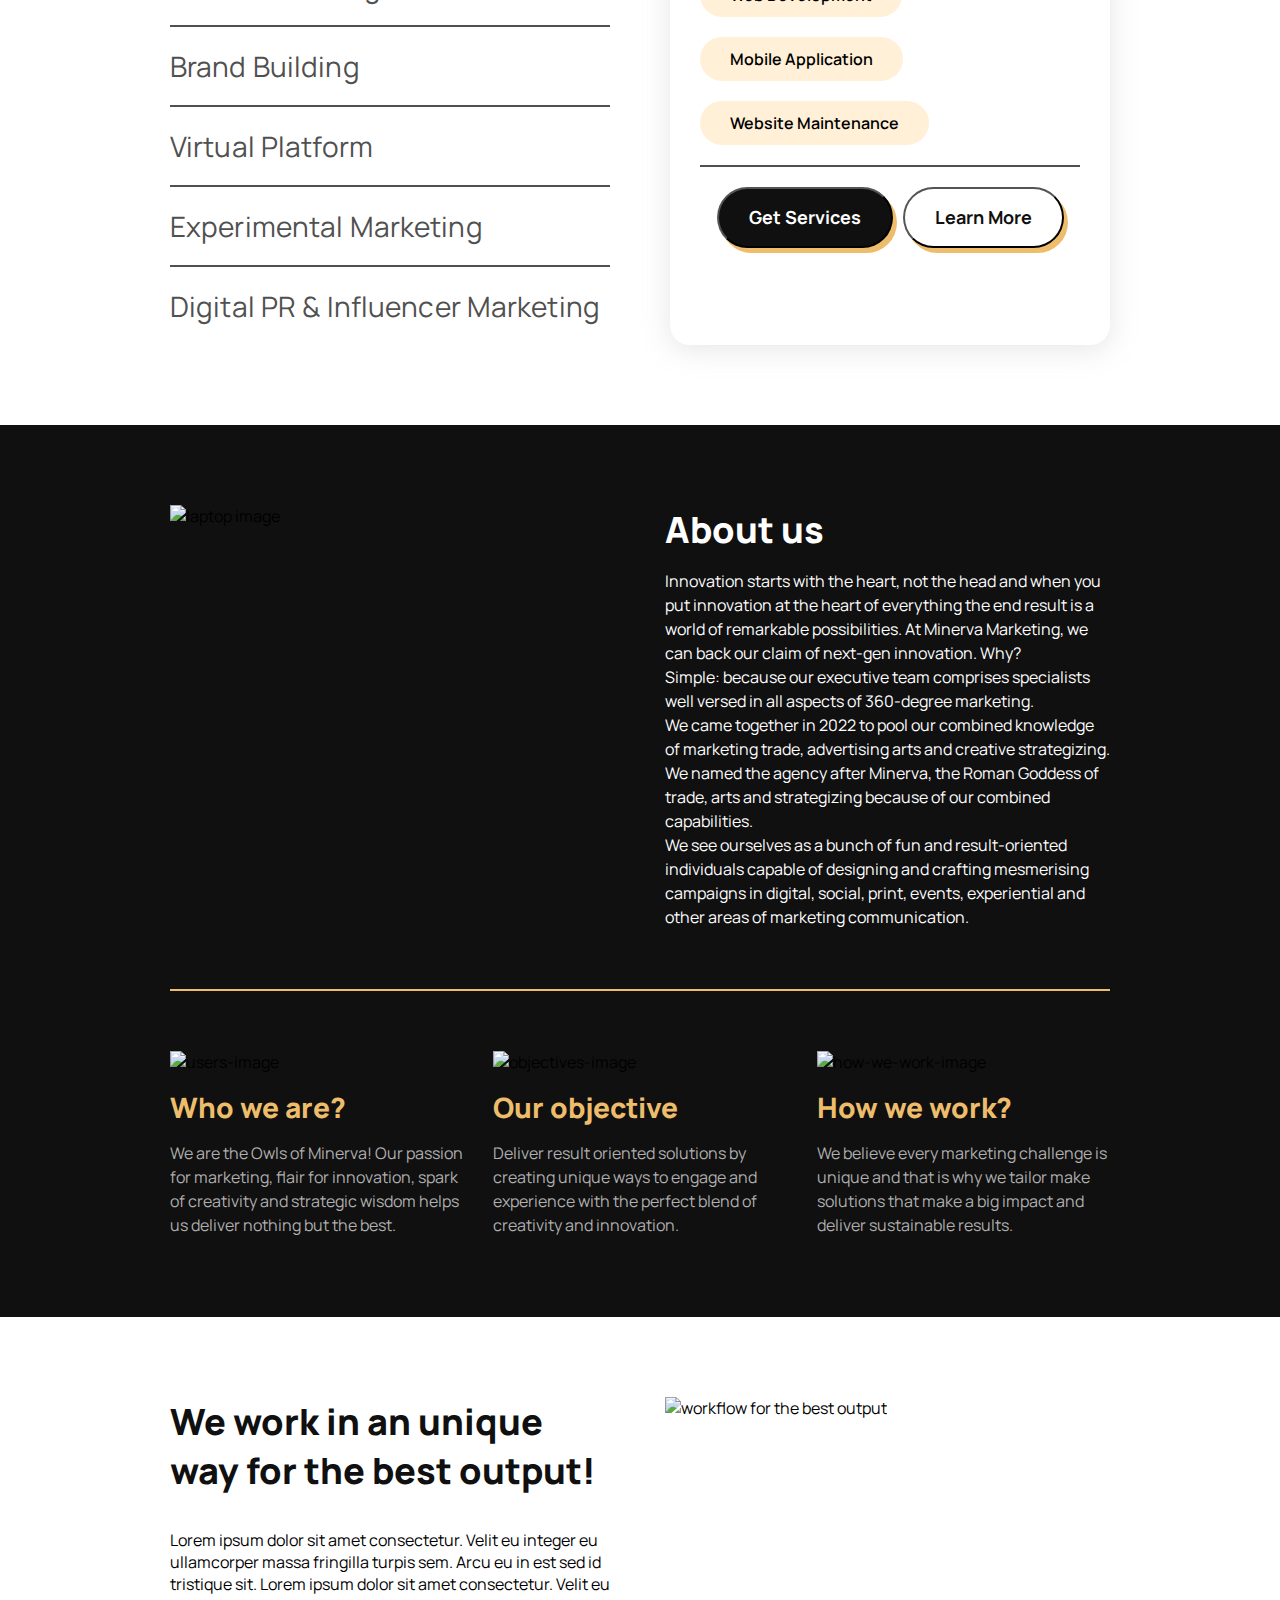
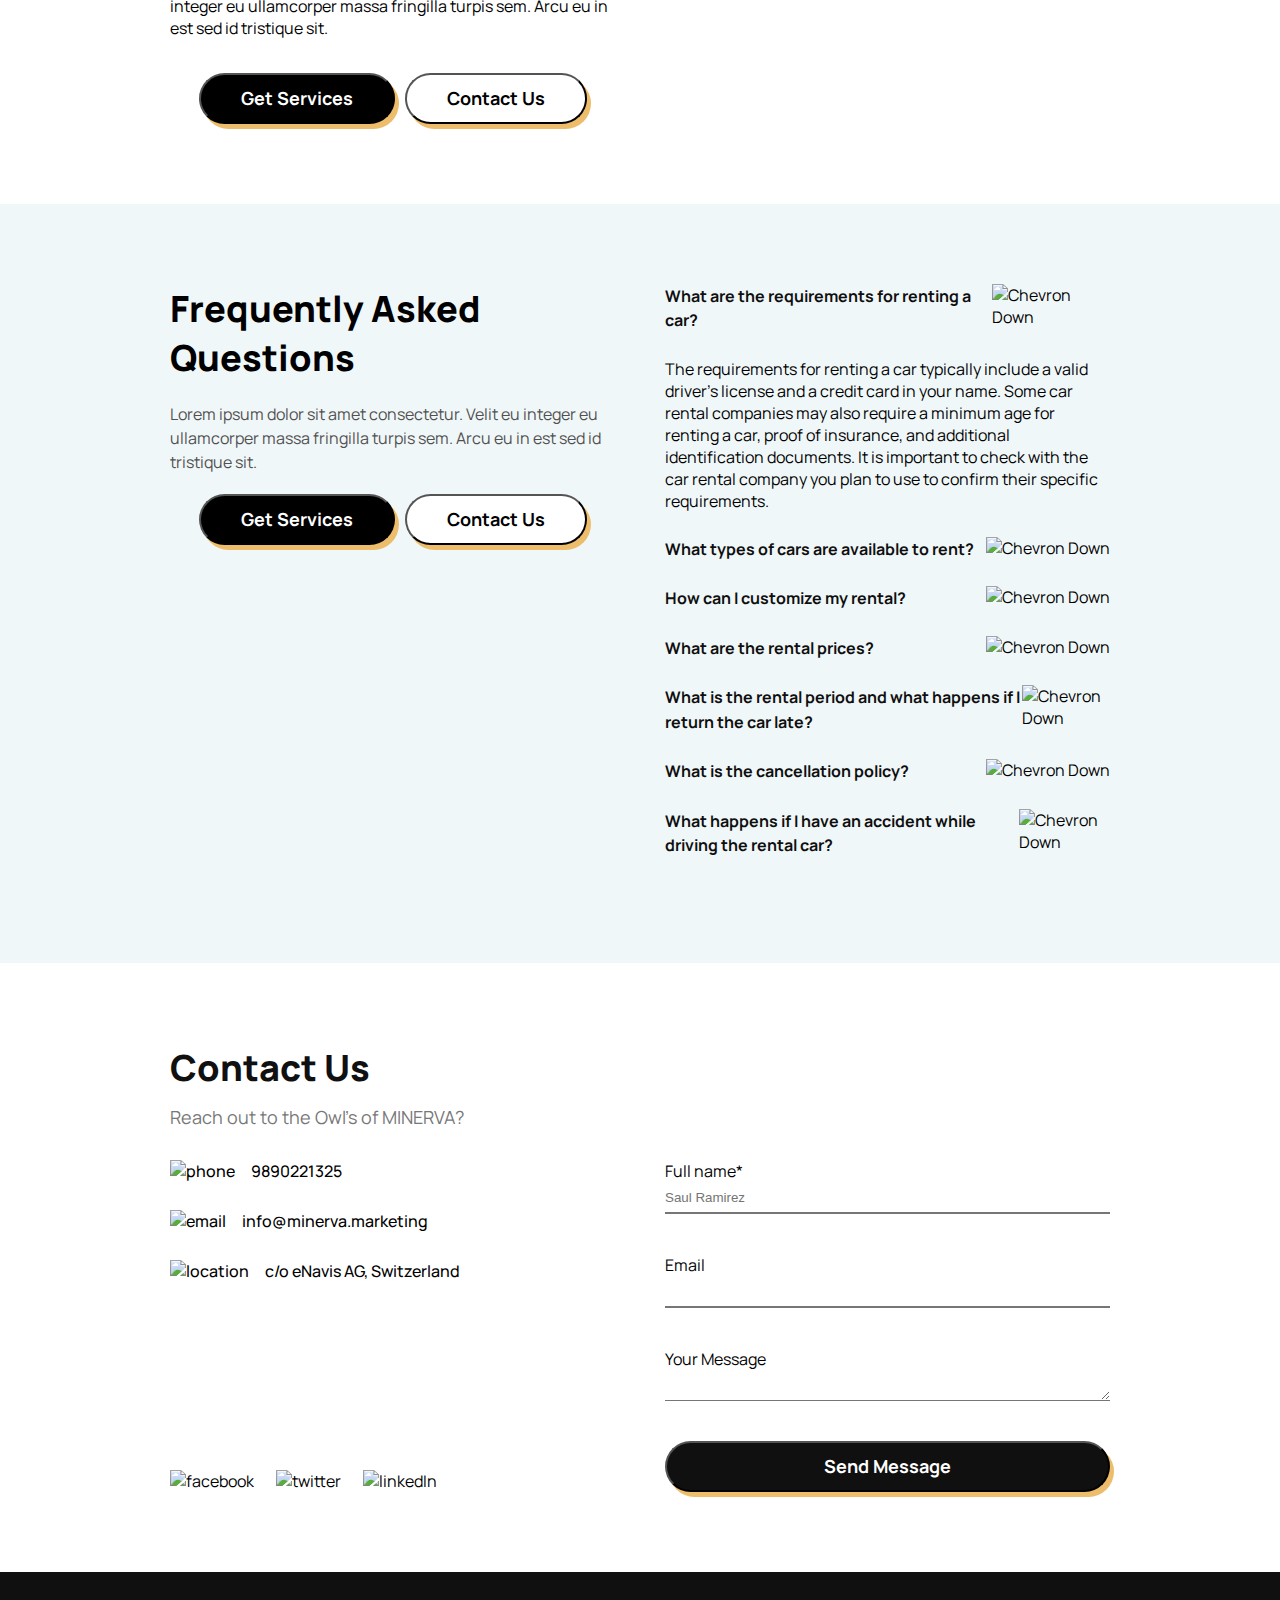
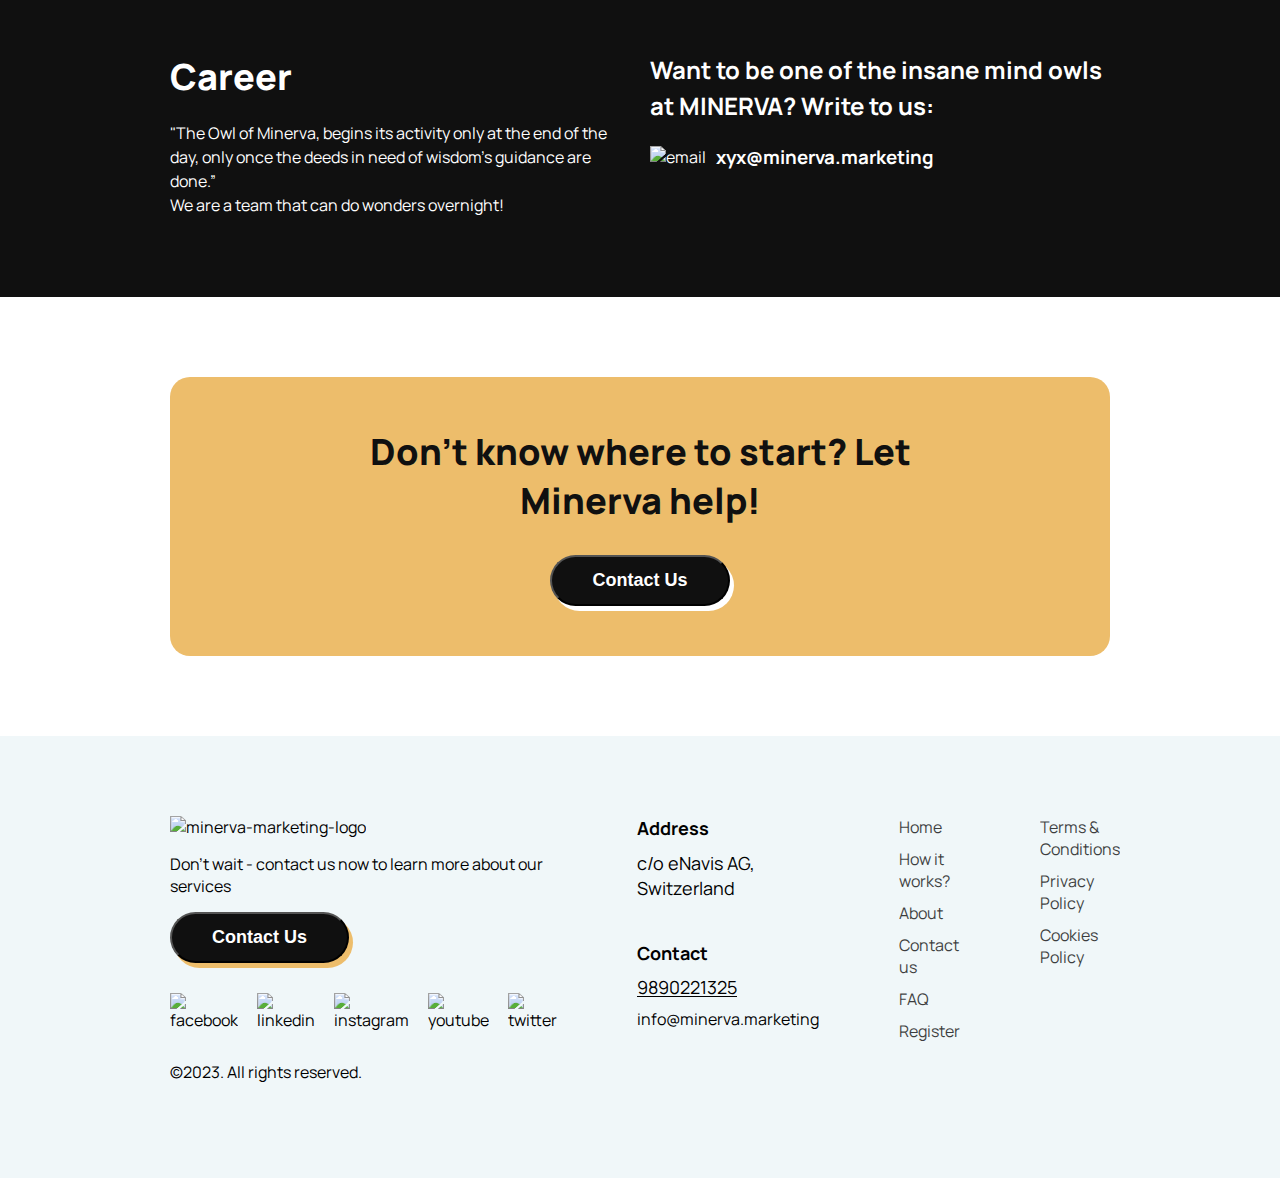
==== commit b9a4adda: "fixes" ====
--- a/index.html
+++ b/index.html
@@ -40,9 +40,9 @@
   </nav>
 
   <!-- Hero section -->
-  <div class="hero-section">
-    <section class="hero">
-      <div class="hero_content">
+  <div class="home-hero-section">
+    <section class="home-hero-wrapper">
+      <div class="home-hero-content">
         <h1>Where Creativity Meets Innovation</h1>
         <p>
           MINERVA is an extension of your marketing team with a combination of
--- a/global.css
+++ b/global.css
@@ -4,14 +4,15 @@
 }
 
 /* home page Hero section */
-.hero-section {
+.home-hero-section {
+  padding: 150px 20px;
   background-image: url("https://marketingminerva.com/wp-content/uploads/2023/06/hero-bg.png");
   background-repeat: no-repeat;
   background-size: cover;
   background-position: center;
 }
-.hero {
-  padding: 80px 20px;
+.home-hero-wrapper {
+ 
   max-width: 1760px;
   margin-left: auto;
   display: flex;
@@ -21,14 +22,14 @@
   margin-right: auto;
   height: calc(80vh);
 }
-.hero_content {
+.home-hero-content {
   max-width: 1024px;
   display: flex;
   flex-direction: column;
   align-items: center;
   gap: 30px;
 }
-.hero h1 {
+.home-hero-content h1 {
   font-size: 100px;
   width: 100%;
   text-align: center;
@@ -36,18 +37,18 @@
   font-family: "Titania", sans-serif;
   color: #ffffff;
 }
-.hero p {
-  font-family: "Manrope", sans-serif;
-  font-style: normal;
-  font-size: 18px;
-  margin: 0px auto 0px auto;
+.home-hero-content p {
+  font-family: "Manrope", sans-serif;
+  font-style: normal;
+  font-size: 18px;
+  margin: 0px auto;
   font-weight: 400;
   line-height: 25px;
   max-width: 558px;
   text-align: center;
   color: #ffffff;
 }
-.hero button {
+.home-hero-content button {
   padding-left: 66.5px;
   padding-right: 66.5px;
   padding-top: 10px;
--- a/responsive.css
+++ b/responsive.css
@@ -8,7 +8,7 @@
   .container {
     max-width: 1080px;
   }
-  .hero{
+  .home-hero-content,.digital-service-wrapper{
     height: auto;
   }
   .design-hero{
@@ -16,13 +16,13 @@
   }
 }
 @media screen and (max-width: 1280px) {
-  .hero_content {
+  .home-hero-content,.digital-service-content {
     max-width: 880px;
   }
   .footer-wrapper {
     gap: 80px;
   }
-  .hero h1 {
+  .home-hero-content,.digital-service-content h1 {
     font-size: 80px;
     line-height: 80px;
   }
@@ -41,7 +41,7 @@
   }
 }
 @media screen and (max-width: 1024px) {
-  .hero{
+  .home-hero-content,.digital-service-wrapper{
     height: auto;
   }
   .digital-services-dropdown {
@@ -112,13 +112,24 @@
   }
   .design-hero{
     height: 382px;
-  }
+  }.work,
+  .frequently,.audience-info {
+    margin-bottom: 50px;
+  }
+  .home-hero-content h1{
+    font-size: 73px;
+    line-height: 100%;
+      }
+      .home-hero-content p{
+    font-size: 16px;
+    line-height: 160%;
+      }
 }
 @media screen and (max-width: 768px) {
-  .hero_content {
+  .digital-service-content {
     max-width: 580px;
   }
-  .hero h1 {
+.digital-service-wrapper h1 {
     font-size: 60px;
     line-height: 60px;
   }
@@ -168,7 +179,18 @@
   }
   .design-hero{
     height: 293px;
-  }
+  }.work,
+  .frequently,.audience-info {
+    margin-bottom: 50px;
+  }   
+  .home-hero-content h1{
+    font-size: 63px;
+    line-height: 100%;
+      }
+      .home-hero-content p{
+    font-size: 18px;
+    line-height: 160%;
+      }
 }
 @media screen and (max-width: 640px) {
   .about-aim,
@@ -176,19 +198,19 @@
     grid-template-columns: repeat(1, 1fr);
     row-gap: 20px;
   }
-  .hero_content {
+ .digital-service-content {
     max-width: 450px;
   }
   .black-bg-hero,.background-hero{
     display: flex;
     gap: 20px;
   }
-  .hero p,
+  .digital-service-content p,
   .bullets p {
     font-size: 16px;
     line-height: 24px;
   }
-  .hero h1 {
+  .digital-service-content h1 {
     font-size: 42px;
     line-height: 42px;
   }
@@ -240,7 +262,16 @@
     border: none;
   }
   .design-hero{
-    height: 238px;
-  }
+    height: 241px;
+  }
+  .home-hero-content h1{
+    font-size: 43px;
+    line-height: 100%;
+      }
+      .home-hero-content p{
+    font-size: 16px;
+    line-height: 160%;
+      }
   
 }
+
